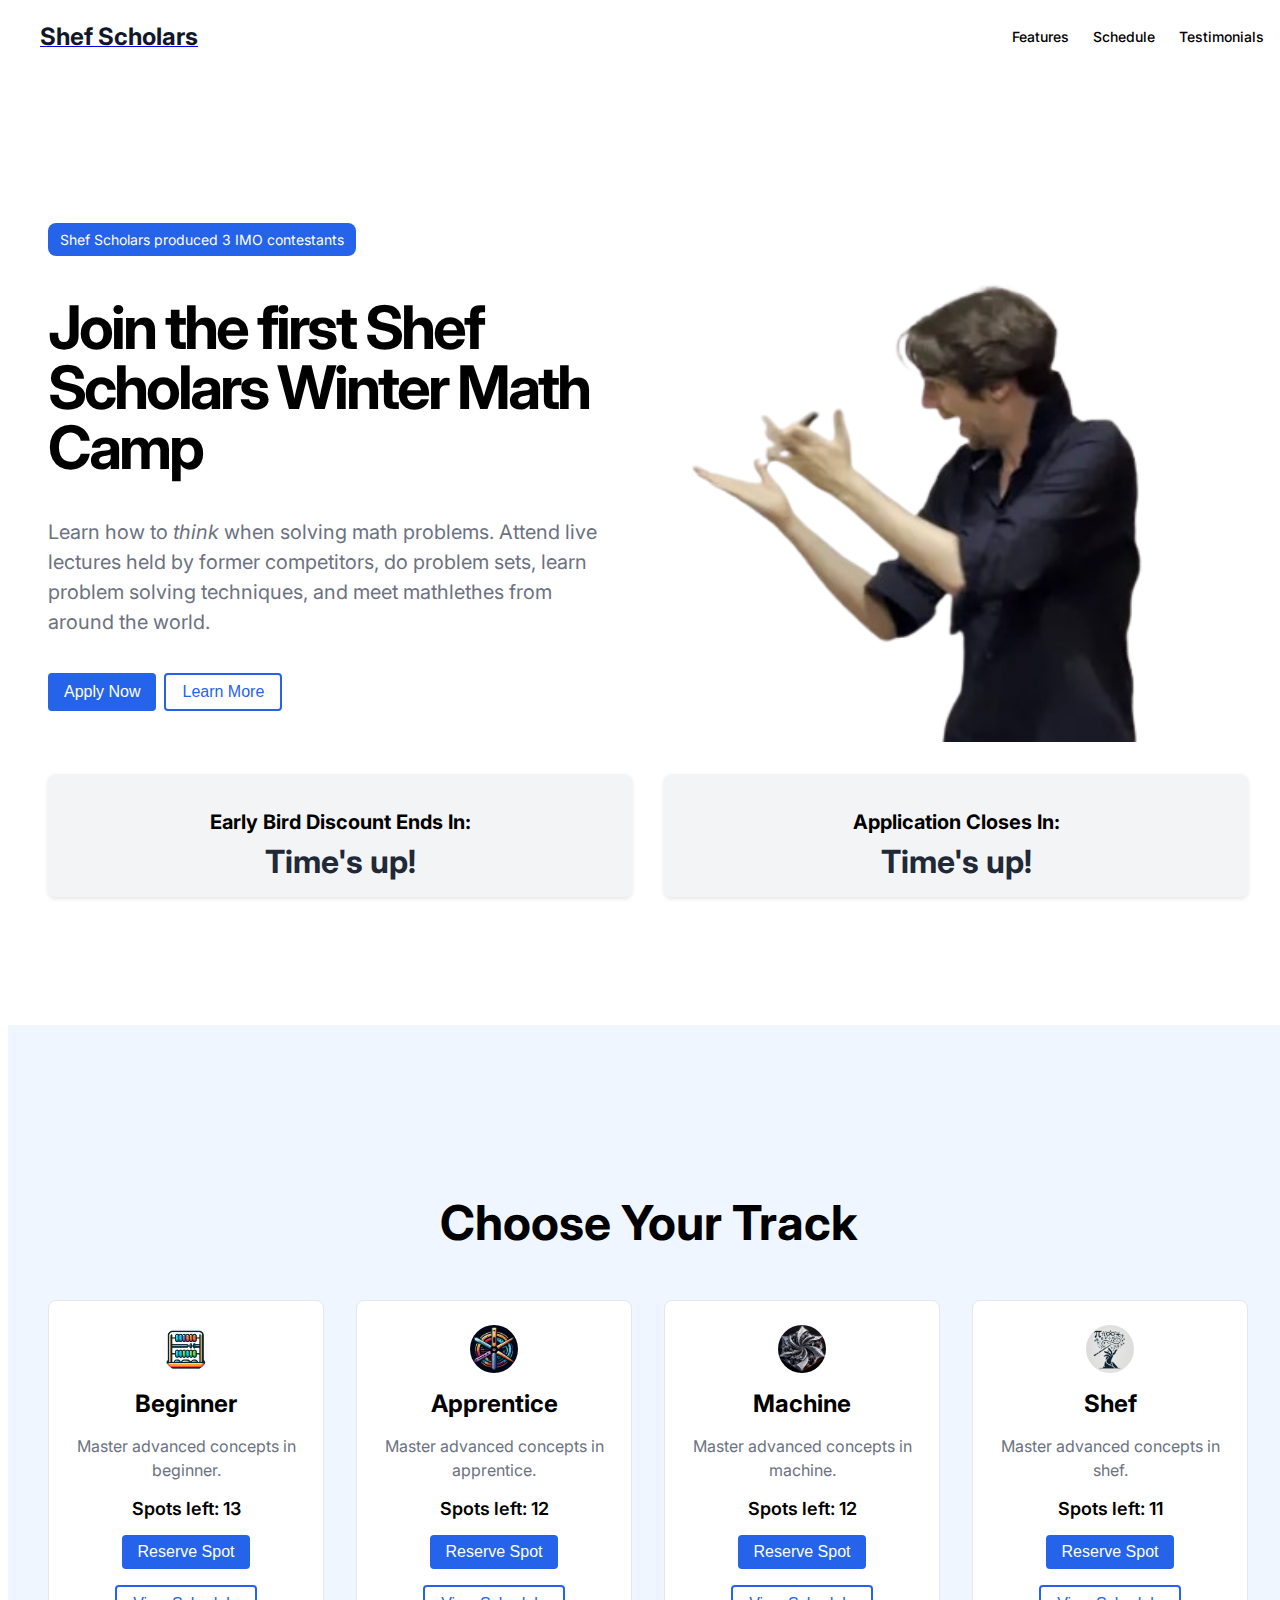
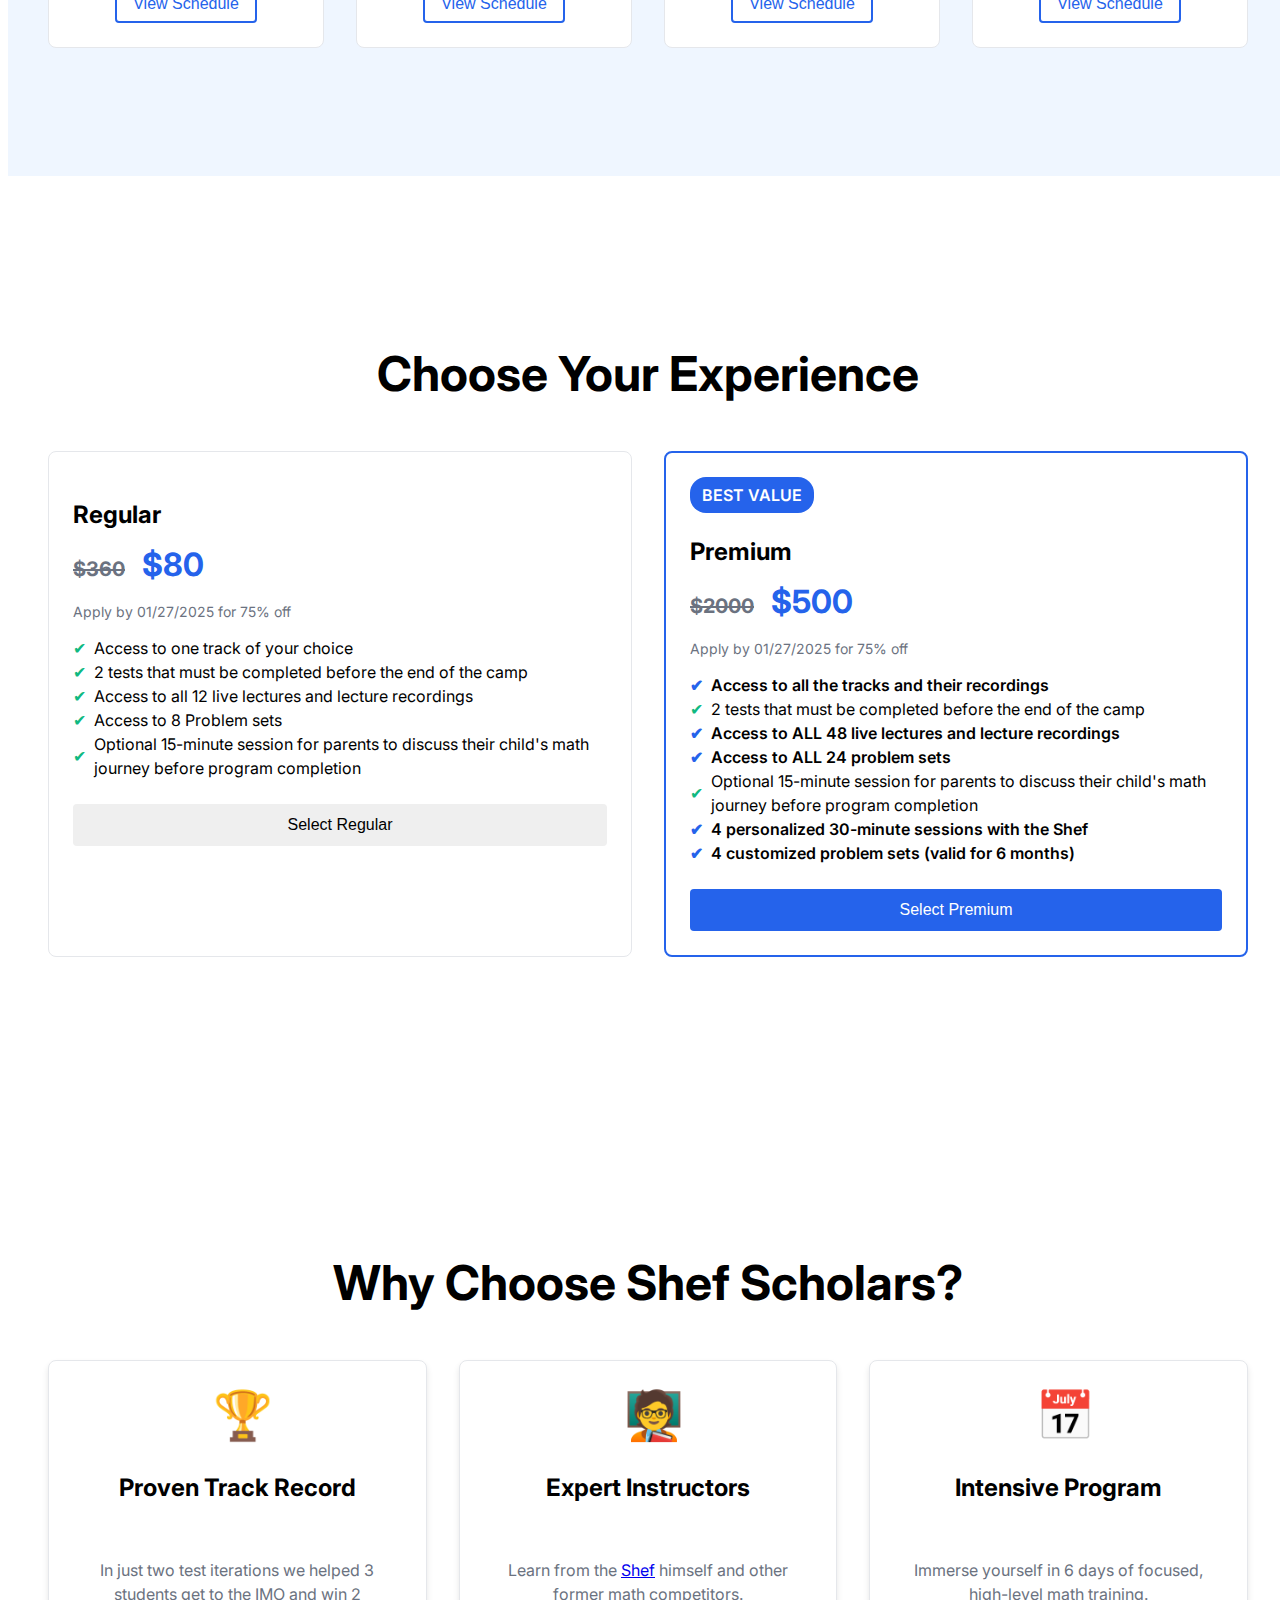
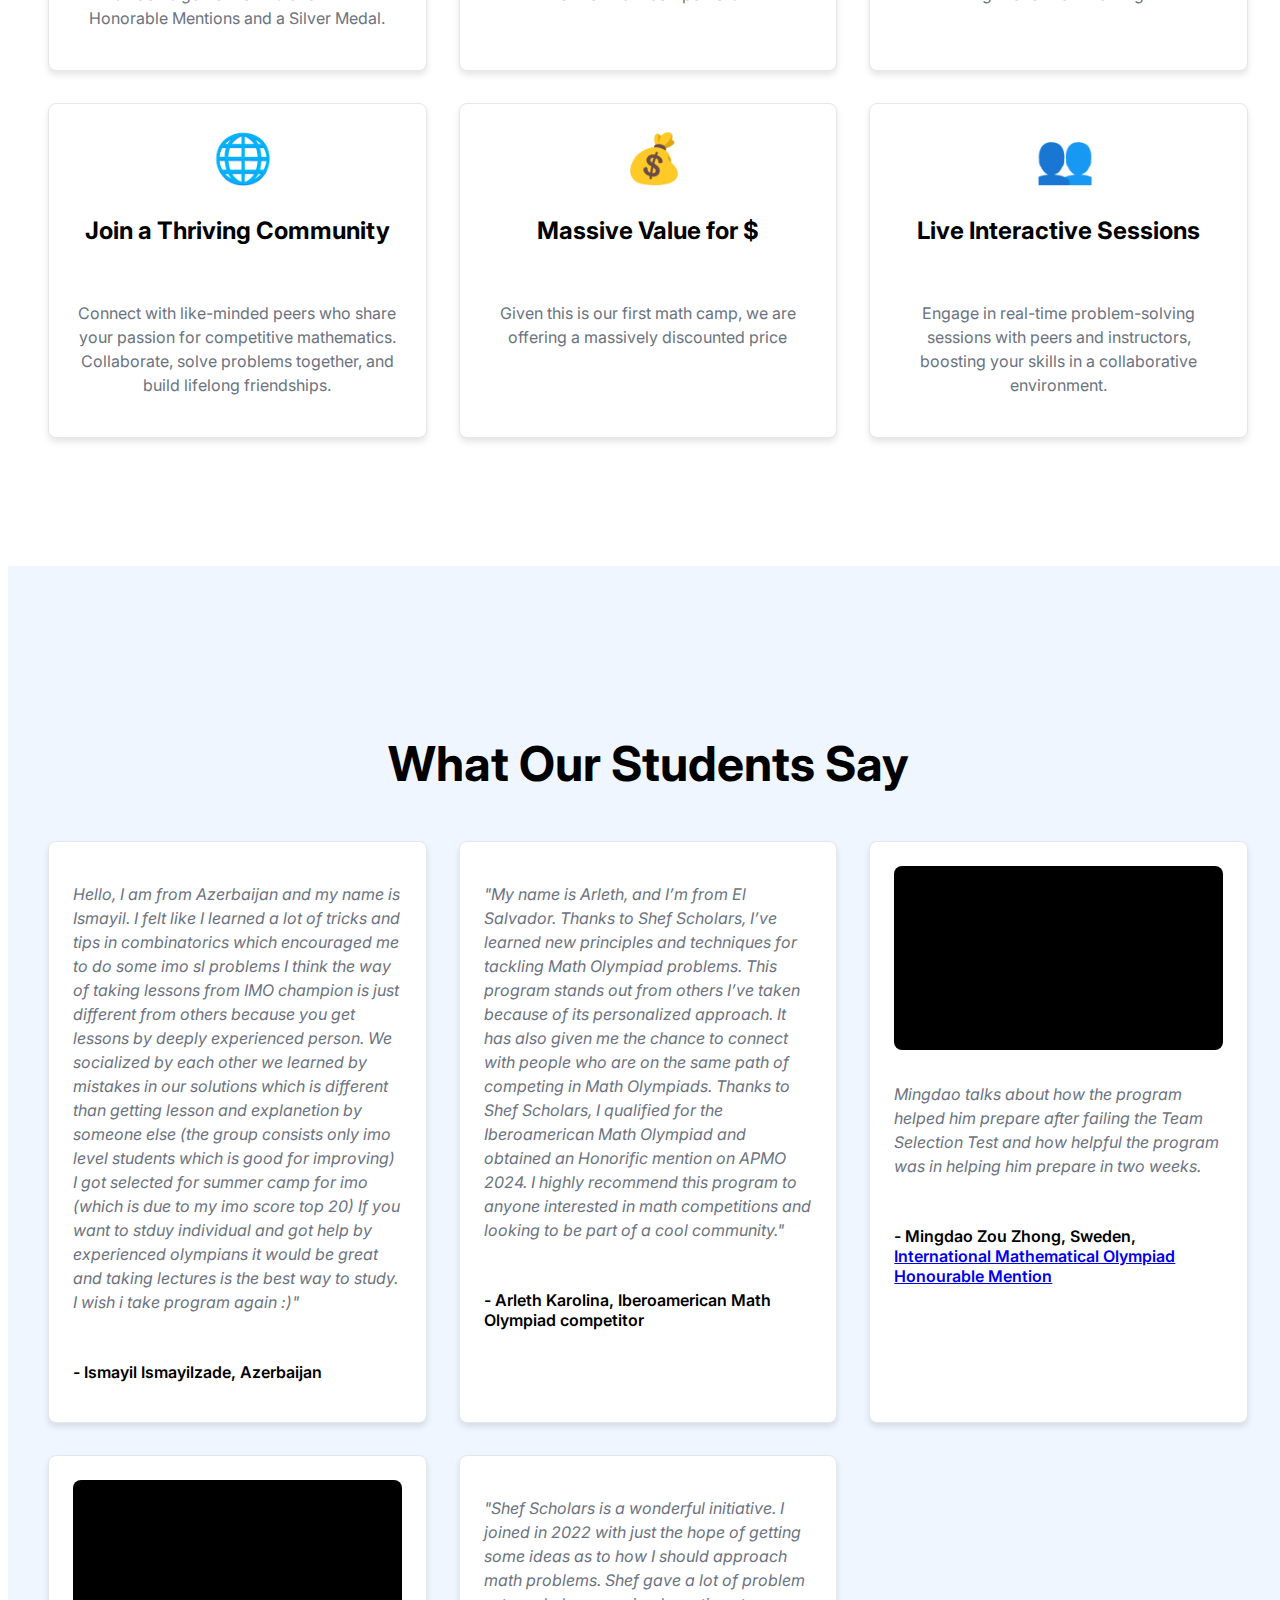
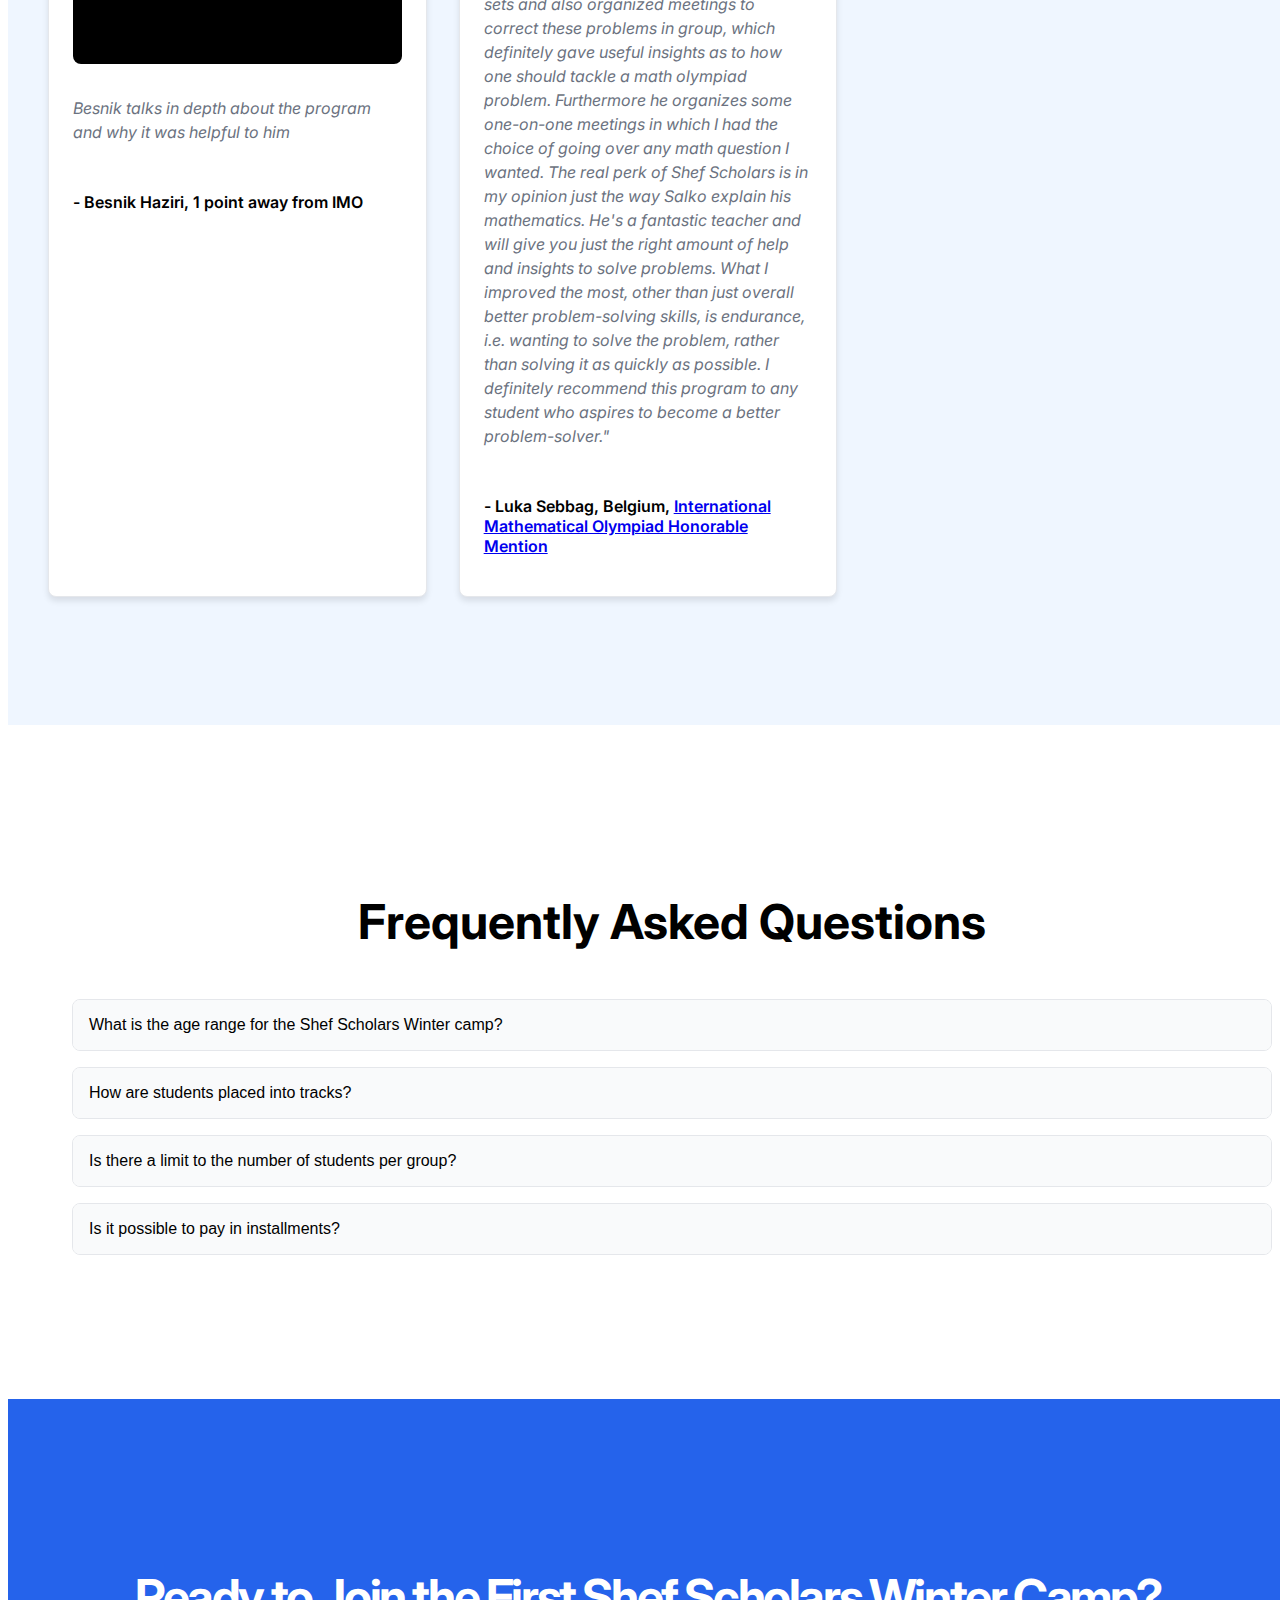
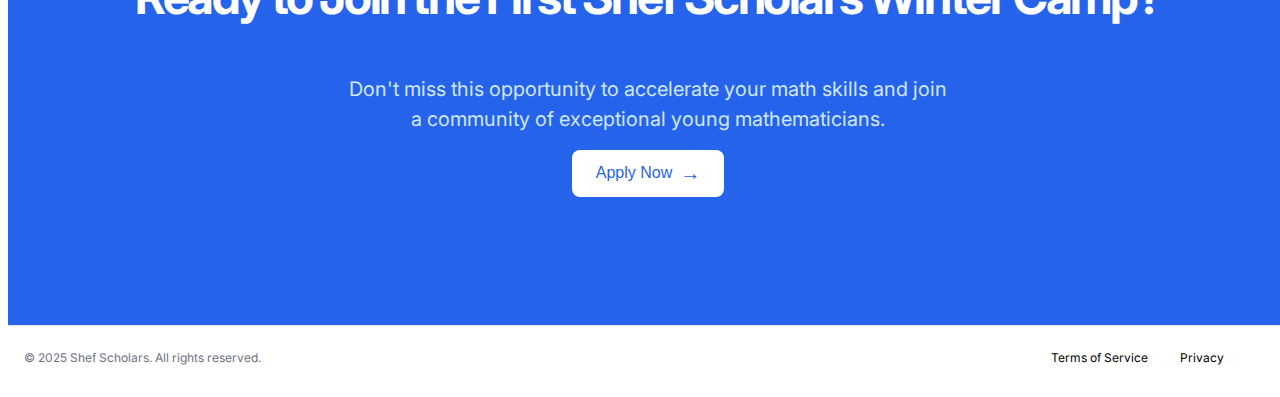
==== index.html @ d9a28f8a "trying to change the date and time bug on the phone" ====
<!DOCTYPE html>
<html lang="en">
<head>
    <link rel="stylesheet" type="text/css" href="css/new_main.css">
    <link href="https://fonts.googleapis.com/css2?family=Inter:wght@400;700&display=swap" rel="stylesheet">

    <meta charset="UTF-8">
    <meta http-equiv="X-UA-Compatible" content="IE=edge">
    <meta name="viewport" content="width=device-width, initial-scale=1.0">
    <!-- Global site tag (gtag.js) - Google Analytics -->
<script async src="https://www.googletagmanager.com/gtag/js?id=G-37LD8V8WVQ"></script>
<script>
  window.dataLayer = window.dataLayer || [];
  function gtag(){dataLayer.push(arguments);}
  gtag('js', new Date());

  gtag('config', 'G-37LD8V8WVQ');
</script>
    <title>Shef's Scholars</title>
</head>
<body>
    <div class="layout-container">
        
        <header class="header">
            <a class="logo" href="#">
            <div class="brain-icon"></div>
            <span class="title">Shef Scholars</span>
            </a>
            <nav class="nav">
            <a class="nav-link" href="#features">Features</a>
            <a class="nav-link" href="#tracks">Schedule</a>
            <a class="nav-link" href="#testimonials">Testimonials</a>
            </nav>
        </header>

        <main class="main-content">
            <section class="hero-section">
              <div class="content-container">
                <div class="hero-grid">
                  <div class="hero-left">
                    <div class="hero-info">
                      <div class="badge">Shef Scholars produced 3 IMO contestants</div>
                      <h1 class="hero-title">Join the first Shef Scholars Winter Math Camp</h1>
                      <p class="hero-description">
                        Learn how to <em>think</em> when solving math problems. Attend live lectures held by 
                        former competitors, do problem sets, learn problem solving techniques, and meet mathlethes from around the world.
                      </p>
                    </div>
                    <div class="hero-buttons">
                        
                      <button class="btn" onclick="window.open('https://forms.gle/BkMETmhiHcPYCv716', '_blank')" >Apply Now </button>
                      <button class="btn btn-outline" onclick="scrollToSection()">Learn More</button>
                    </div>
                  </div>
                  <div class="hero-right">
                    <img
                      alt="Math students collaborating"
                      class="hero-image"
                      src="/images/Image-of-salko-pointing-imo2022-png.png"
                      height="550"
                      width="550"
                    />
                  </div>
                </div>
                <div class="countdown-timers">
                  <div class="countdown">
                    <h3 class="label">Early Bird Discount Ends In:</h3>
                    <div class="timer" id="discountTimer">Loading...</div>
                  </div>
                  <div class="countdown">
                    <h3 class="label">Application Closes In:</h3>
                    <div class="timer" id="applicationTimer">Loading...</div>
                  </div>
                </div>
              </div>
            </section>

            <section id="tracks" class="tracks-section">
                <div class="content-container">
                  <h2 class="section-title">Choose Your Track</h2>
                  <div class="tracks-grid">
                    
                    <!-- Tracks will be dynamically rendered here using JavaScript -->
                  </div>
                </div>
            </section>

            <section id="pricing" class="pricing-section">
                <div class="content-container">
                  <h2 class="section-title">Choose Your Experience</h2>
                  <div class="pricing-grid">
                    <!-- Regular Plan -->
                    <div class="pricing-card">
                      <div class="pricing-content">
                        <h3 class="pricing-title">Regular</h3>
                        <div class="pricing-price">
                          <span class="original-price">$360</span>
                          <span class="discounted-price">$80</span>
                        </div>
                        <p class="apply-by">Apply by 01/27/2025 for 75% off</p>
                        <ul class="pricing-features">
                          <li class="pricing-feature">
                            <span class="check-icon">✔</span> Access to one track of your choice
                          </li>
                          <li class="pricing-feature">
                            <span class="check-icon">✔</span> 2 tests that must be completed before the end of the camp
                          </li>
                          <li class="pricing-feature">
                            <span class="check-icon">✔</span> Access to all 12 live lectures and lecture recordings
                          </li>
                          <li class="pricing-feature">
                            <span class="check-icon">✔</span> Access to 8 Problem sets
                          </li>
                          <li class="pricing-feature">
                            <span class="check-icon">✔</span> Optional 15-minute session for parents to discuss their child's math journey before program completion
                          </li>

                        </ul>
                        <button class="pricing-button" onclick="window.open('https://forms.gle/endQ3yoqX6jovrw89', '_blank')">Select Regular</button>
                      </div>
                    </div>
              
                    <!-- Premium Plan -->
                    <div class="pricing-card premium-card">
                      <div class="pricing-content">
                        <div class="best-value-tag">BEST VALUE</div>
                        <h3 class="pricing-title">Premium</h3>
                        <div class="pricing-price">
                          <span class="original-price">$2000</span>
                          <span class="discounted-price">$500</span>
                        </div>
                        <p class="apply-by">Apply by 01/27/2025 for 75% off</p>
                        <ul class="pricing-features">
                          <li class="pricing-feature bold-feature">
                            <span class="check-icon highlight">✔</span> Access to all the tracks and their recordings
                          </li>
                          <li class="pricing-feature">
                            <span class="check-icon">✔</span> 2 tests that must be completed before the end of the camp
                          </li>
                          <li class="pricing-feature bold-feature">
                            <span class="check-icon highlight">✔</span> Access to ALL 48 live lectures and lecture recordings
                          </li>
                          <li class="pricing-feature bold-feature">
                            <span class="check-icon highlight">✔</span> Access to ALL 24 problem sets
                          </li>
                          <li class="pricing-feature">
                            <span class="check-icon">✔</span> Optional 15-minute session for parents to discuss their child's math journey before program completion
                          </li>
                          <li class="pricing-feature bold-feature">
                            <span class="check-icon highlight">✔</span> 4 personalized 30-minute sessions with the Shef
                          </li>
                          <li class="pricing-feature bold-feature">
                            <span class="check-icon highlight">✔</span> 4 customized problem sets (valid for 6 months)
                          </li>
                        </ul>
                        <button class="pricing-button premium-button" onclick="window.open('https://forms.gle/pUg4pZTeUZosbpfr8', '_blank')">Select Premium</button>
                      </div>
                    </div>
                  </div>
                </div>
              </section>
              
              




            <section id="features" class="features-section">
                <div class="content-container">
                  <h2 class="section-title">Why Choose Shef Scholars?</h2>
                  <div class="features-grid">
                    <div class="feature-card">
                      <div class="feature-content">
                        <div class="icon trophy-icon"></div>
                        <h3 class="feature-title">Proven Track Record</h3>
                        <p class="feature-description">
                            In just two test iterations we helped 3 students get to the IMO and win 2 Honorable Mentions and a Silver Medal.
                        </p>
                      </div>
                    </div>
                    <div class="feature-card">
                      <div class="feature-content">
                        <div class="icon users-icon"></div>
                        <h3 class="feature-title">Expert Instructors</h3>
                        <p class="feature-description">
                          Learn from the <a href="https://www.youtube.com/@ShefsofProblemSolving">Shef</a> himself and other former math competitors.
                        </p>
                      </div>
                    </div>
                    <div class="feature-card">
                      <div class="feature-content">
                        <div class="icon calendar-icon"></div>
                        <h3 class="feature-title">Intensive Program</h3>
                        <p class="feature-description">
                          Immerse yourself in 6 days of focused, high-level math training.
                        </p>
                      </div>
                    </div>
                    <div class="feature-card">
                        <div class="feature-content">
                          <div class="icon globe-icon"></div>
                          <h3 class="feature-title">Join a Thriving Community</h3>
                          <p class="feature-description">
                            Connect with like-minded peers who share your passion for competitive mathematics. Collaborate, solve problems together, and build lifelong friendships.
                          </p>
                        </div>
                      </div>
                      <div class="feature-card">
                        <div class="feature-content">
                          <div class="icon money-icon"></div>
                          <h3 class="feature-title">Massive Value for $</h3>
                          <p class="feature-description">
                            Given this is our first math camp, we are offering a massively discounted price 
                          </p>
                        </div>
                      </div>
                      <div class="feature-card">
                        <div class="feature-content">
                          <div class="icon interactive-icon"></div>
                          <h3 class="feature-title">Live Interactive Sessions</h3>
                          <p class="feature-description">
                            Engage in real-time problem-solving sessions with peers and instructors, boosting your skills in a collaborative environment.
                          </p>
                        </div>
                      </div>
                  </div>
                  
                </div>
                
              </section>

              <section id="testimonials" class="testimonials-section">
                <div class="content-container">
                  <h2 class="section-title">What Our Students Say</h2>
                  <div class="testimonials-grid">
                    <div class="testimonial-card">
                      <div class="testimonial-content">
                        <p class="testimonial-quote">Hello, I am from Azerbaijan and my name is Ismayil.
                            I felt like I learned a lot of tricks and tips in combinatorics which encouraged me to do some imo sl problems 
                            I think the way of taking lessons from IMO champion is just different from others because you get lessons by deeply experienced person.
                            We socialized by each other we learned by mistakes in our solutions which is different than getting lesson and explanetion by someone else (the group consists only imo level students which is good for improving)
                            I got selected for summer camp for imo (which is due to my imo score top 20)
                            If you want to stduy individual and got help by experienced olympians it would be great
                            and taking lectures is the best way to study.
                            I wish i take program again :)"</p>
                        <p class="testimonial-author">- Ismayil Ismayilzade, Azerbaijan</p>
                      </div>
                    </div>
                    <div class="testimonial-card">
                      <div class="testimonial-content">
                        <p class="testimonial-quote">"My name is Arleth, and I’m from El Salvador. Thanks to Shef Scholars, I’ve learned new principles and techniques for tackling Math Olympiad problems. This program stands out from others I’ve taken because of its personalized approach. It has also given me the chance to connect with people who are on the same path of competing in Math Olympiads. Thanks to Shef Scholars, I qualified for the Iberoamerican Math Olympiad and obtained an Honorific mention on APMO 2024. I highly recommend this program to anyone interested in math competitions and looking to be part of a cool community."</p>
                        <p class="testimonial-author">- Arleth Karolina, Iberoamerican Math Olympiad competitor</p>
                      </div>
                    </div>
                     <!-- Testimonial with Video -->
                    <div class="testimonial-card">
                        <div class="testimonial-content">
                        <div class="testimonial-video">
                            <iframe
                            src="https://www.youtube.com/embed/X87b58ianOg?si=fYXUByBdpWdgxO4o"
                            title="Testimonial Video"
                            frameborder="0"
                            allow="accelerometer; autoplay; clipboard-write; encrypted-media; gyroscope; picture-in-picture"
                            allowfullscreen
                            ></iframe>
                        </div>
                        <p class="testimonial-quote">Mingdao talks about how the program helped him prepare after failing the Team Selection Test
                             and how helpful the program was in helping him prepare in two weeks.</p>
                        <p class="testimonial-author">- Mingdao Zou Zhong, Sweden, <a href="https://www.imo-official.org/participant_r.aspx?id=34057" target="_blank">International Mathematical Olympiad Honourable Mention </a>  </p>
                        </div>
                    </div>
                    <!-- Testimonial with Video -->
                    <div class="testimonial-card">
                        <div class="testimonial-content">
                        <div class="testimonial-video">
                            <iframe
                            src="https://www.youtube.com/embed/JAE8-zNl1gk?si=8pB2ivzoxa6GYdE7"
                            title="Testimonial Video"
                            frameborder="0"
                            allow="accelerometer; autoplay; clipboard-write; encrypted-media; gyroscope; picture-in-picture"
                            allowfullscreen
                            ></iframe>
                        </div>
                        <p class="testimonial-quote">Besnik talks in depth about the program and why it was helpful to him</p>
                        <p class="testimonial-author">- Besnik Haziri, 1 point away from IMO </p>
                        </div>
                    </div>
                    <div class="testimonial-card">
                      <div class="testimonial-content">
                        <p class="testimonial-quote">"Shef Scholars is a wonderful initiative. I joined in 2022 with just the hope of getting some ideas as to how I should approach math problems. Shef gave a lot of problem sets and also organized meetings to correct these problems in group, which definitely gave useful insights as to how one should tackle a math olympiad problem. Furthermore he organizes some one-on-one meetings in which I had the choice of going over any math question I wanted. The real perk of Shef Scholars is in my opinion just the way Salko explain his mathematics. He's a fantastic teacher and will give you just the right amount of help and insights to solve problems. What I improved the most, other than just overall better problem-solving skills, is endurance, i.e. wanting to solve the problem, rather than solving it as quickly as possible. I definitely recommend this program to any student who aspires to become a better problem-solver."</p>
                        <p class="testimonial-author">- Luka Sebbag, Belgium, <a href="https://www.imo-official.org/participant_r.aspx?id=33686" target="_blank">International Mathematical Olympiad Honorable Mention </a></p>
                      </div>
                    </div>
                  </div>
                </div>
              </section>
              <section id="faq" class="faq-section">
                <div class="content-container">
                  <h2 class="section-title">Frequently Asked Questions</h2>
                  <div class="accordion">
                    <div class="accordion-item">
                      <button class="accordion-trigger" onclick="toggleAccordion(this)">
                        What is the age range for the Shef Scholars Winter camp?
                      </button>
                      <div class="accordion-content">
                        Shef Scholars is designed for students aged 14-19 who have a
                        good foundation in mathematics and are looking to develop their skills more.
                      </div>
                    </div>
                    <div class="accordion-item">
                      <button class="accordion-trigger" onclick="toggleAccordion(this)">
                        How are students placed into tracks?
                      </button>
                      <div class="accordion-content">
                        Students are placed into tracks based on their preferences. 
                        We can suggest which track the student will find the most growth in.
                      </div>
                    </div>
                    <div class="accordion-item">
                      <button class="accordion-trigger" onclick="toggleAccordion(this)">
                        Is there a limit to the number of students per group?
                      </button>
                      <div class="accordion-content">
                        To help make sure everyone gets the attention they need in the lecture, 
                        we limit the number of students per group to 15.
                      </div>
                    </div>
                    <div class="accordion-item">
                      <button class="accordion-trigger" onclick="toggleAccordion(this)">
                        Is it possible to pay in installments?
                      </button>
                      <div class="accordion-content">
                        Yes it is, make sure you submit the application form and the paying in installments
                        form at roughly the same time. Also please make sure your name, email match exactly on both forms.
                        You can find the paying in installments form <a href="https://forms.gle/7ULJtAuf4fWkKqjg7" target="_blank">here</a> or by copy pasting this link https://forms.gle/7ULJtAuf4fWkKqjg7
                      </div>
                    </div>


                    
                  </div>
                </div>
              </section>
              
              <section class="cta-section">
                <div class="content-container">
                  <div class="cta-content">
                    <div class="cta-text">
                      <h2 class="cta-title">Ready to Join the First Shef Scholars Winter Camp?</h2>
                      <p class="cta-description">
                        Don't miss this opportunity to accelerate your math skills and join a community of exceptional young
                        mathematicians.
                      </p>
                    </div>
                    <button class="cta-button" onclick="window.open('https://forms.gle/BkMETmhiHcPYCv716', '_blank')">
                      Apply Now
                      <span class="chevron-icon">→</span>
                    </button>
                  </div>
                </div>
              </section>
              
              
          </main>
          <footer class="footer">
            <p class="footer-text">© 2025 Shef Scholars. All rights reserved.</p>
            <nav class="footer-nav">
              <a class="footer-link" href="terms.html">Terms of Service</a>
              <a class="footer-link" href="privacy_policy.html">Privacy</a>
            </nav>
          </footer>
          
          <div id="scheduleModal" class="modal">
            <div class="modal-content">
              <div class="modal-header">
                <div class="modal-title-container">
                  <h2 id="modal-title"></h2>
                  <p id="modal-description" class="modal-description">6-Day Intensive Program</p>
                </div>
                
                <button class="close-btn" onclick="closeModal()">×</button>
              </div>
              <div class="modal-body">
                <!-- Dynamic schedule content will be rendered here -->
                <div id="schedule-content"></div>
              </div>
            </div>
          </div>
          


    </div>
    <script src="scripts/modal_script.js"></script>
    <script src="scripts/tracks_script.js"></script>
    <script src="scripts/countdown_script.js"></script>
    <script>
        function scrollToSection() {
        const tracksSection = document.querySelector("#tracks");
          if (tracksSection) {
              tracksSection.scrollIntoView({ behavior: "smooth" });
          }
        }
    </script>
    <script>

      function toggleAccordion(trigger) {
        const content = trigger.nextElementSibling;

        if (content.style.maxHeight) {
          // If open, close it
          content.style.maxHeight = null;
          content.style.paddingTop = "0px"; // Add padding for smooth transition
          content.style.paddingBottom = "0px";
        } else {
          // If closed, open it
          content.style.maxHeight = content.scrollHeight + "px";
          content.style.paddingTop = "16px"; // Add padding for smooth transition
          content.style.paddingBottom = "16px";
        }
      }
    </script>
    <!-- <script>  
        // return 0;
        // var a;  
        // a = setInterval(fun, 1000);  
        // let countDownDate = new Date("March 11, 2024 23:59:59 UTC -8").getTime();
        // function fun() {
        //     // Get today's date and time
        //     var now = new Date().getTime();

        //     // Find the distance between now and the count down date
        //     var distance = countDownDate - now;

        //     // Time calculations for days, hours, minutes and seconds
        //     var days = Math.floor(distance / (1000 * 60 * 60 * 24));
        //     var hours = Math.floor((distance % (1000 * 60 * 60 * 24)) / (1000 * 60 * 60));
        //     var minutes = Math.floor((distance % (1000 * 60 * 60)) / (1000 * 60));
        //     var seconds = Math.floor((distance % (1000 * 60)) / 1000);
            
        //     // Display the result in the element with id="demo"
        //     //document.getElementById("demo").innerHTML = days + "d " + hours + "h "
        //     //+ minutes + "m " + seconds + "s ";
        //     document.getElementById("days-remaining").innerHTML = days;
        //     document.getElementById("hours-remaining").innerHTML = hours;
        //     document.getElementById("minutes-remaining").innerHTML = minutes;
        //     document.getElementById("seconds-remaining").innerHTML = seconds;

        //     document.getElementById("days-remaining2").innerHTML = days;
        //     document.getElementById("hours-remaining2").innerHTML = hours;
        //     document.getElementById("minutes-remaining2").innerHTML = minutes;
        //     document.getElementById("seconds-remaining2").innerHTML = seconds;

        //     // If the count down is finished, write some text
        //     if (distance < 0) {
        //     //clearInterval(x);
        //     document.getElementById("demo-2").innerHTML = "<div style='height:20px'> </div>";
            
        //     document.getElementById("demo").innerHTML = "<div style='height:20px'> </div>";
        //     }
        // }

    </script>   -->
</body>
</html>
---- css/new_main.css ----
/* Body Styling */
body {
    width: 100%;
    overflow-x: hidden;
    /* font-family: 'Geist Sans', 'Lucida Sans', 'Lucida Sans Regular', 'Lucida Grande', 'Lucida Sans Unicode', Geneva, Verdana, sans-serif;
    font-family: 'Poppins', 'Segoe UI', 'Tahoma', sans-serif;
    font-family: 'Nunito', 'Helvetica Neue', 'Arial', sans-serif;
    font-family: 'Space Grotesk', 'Arial', 'Verdana', sans-serif;
    font-family: 'Lato', 'Verdana', 'Arial', sans-serif; */
    font-family: 'Inter', 'Roboto', 'Arial', 'Helvetica', sans-serif;
}
  
  /* Layout Container to Ensure Full Height and Column Layout */
  .layout-container {
    display: flex;
    flex-direction: column;
    min-height: 100vh;
  }
  
  /* Header styling */
  .header {
    display: flex;
    align-items: center;
    padding: 0 16px; /* Equivalent to px-4 */
    height: 56px; /* Equivalent to h-14 (14 * 4px = 56px) */
  }
  
  @media (min-width: 1024px) { /* lg:px-6 */
    .header {
      padding: 0 24px;
    }
  }
  
  /* Title text */
  .title {
    margin-left: 8px; /* Equivalent to ml-2 */
    font-size: 1.5rem; /* Equivalent to text-2xl */
    font-weight: 700; /* Equivalent to font-bold */
    color: #111827; /* Tailwind's gray-900 */
  }
  
  /* Navigation Styling */
  .nav {
    margin-left: auto; /* Equivalent to ml-auto */
    display: flex;
    gap: 16px; /* Equivalent to gap-4 */
  }
  
  @media (min-width: 640px) { /* sm:gap-6 */
    .nav {
      gap: 24px;
    }
  }
  
  .nav-link {
    font-size: 0.875rem; /* Equivalent to text-sm */
    font-weight: 500; /* Equivalent to font-medium */
    text-decoration: none; /* Remove underline */
    color: inherit; /* Inherit text color */
  }
  
  .nav-link:hover {
    text-decoration: underline;
    text-underline-offset: 4px; /* Equivalent to underline-offset-4 */
  }
  

/* Main content flex container */
.main-content {
    flex: 1;
  }
  
  /* Hero section styling */
  .hero-section {
    width: 100%;
    padding-top: 2rem; /* Equivalent to py-12 */
    padding-bottom: rem;
  }
  
  @media (min-width: 768px) { /* md:py-24 */
    .hero-section {
      padding-top: 4rem;
      padding-bottom: 4rem;
    }
  }
  
  @media (min-width: 1024px) { /* lg:py-32 */
    .hero-section {
      padding-top: 6rem;
      padding-bottom: 6rem;
    }
  }
  
  @media (min-width: 1280px) { /* xl:py-48 */
    .hero-section {
      padding-top: 8rem;
      padding-bottom: 8rem;
    }
  }
  
  /* Content container for limiting width */
  .content-container {
    width: 100%;
    max-width: 1200px;
    margin: 0 auto;
    padding-left: 16px; /* Equivalent to px-4 */
    padding-right: 16px;
  }
  
  @media (min-width: 768px) { /* md:px-6 */
    .content-container {
      padding-left: 24px;
      padding-right: 24px;
    }
  }
  
  /* Hero grid layout */
  .hero-grid {
    display: grid;
    gap: 24px; /* Equivalent to gap-6 */
  }
  
  @media (min-width: 1024px) { /* lg:grid-cols-[1fr_400px] */
    .hero-grid {
      grid-template-columns: 1fr 400px;
      gap: 48px; /* Equivalent to lg:gap-12 */
    }
  }
  
  @media (min-width: 1280px) { /* xl:grid-cols-[1fr_600px] */
    .hero-grid {
      grid-template-columns: 1fr 600px;
    }
  }
  
  /* Left column (text content) */
  .hero-left {
    display: flex;
    flex-direction: column;
    justify-content: center;
    gap: 16px; /* Equivalent to space-y-4 */
  }
  
  /* Badge styling */
  .badge {
    display: inline-block;
    background-color: #2563eb; /* Tailwind's blue-600 */
    color: white;
    padding: 8px 12px;
    font-size: 0.875rem; /* Equivalent to text-sm */
    border-radius: 8px; /* Equivalent to rounded-lg */
  }
  
  /* Hero title */
  .hero-title {
    font-size: 1.875rem; /* Equivalent to text-3xl */
    font-weight: 700; /* Equivalent to font-bold */
    letter-spacing: -0.05em; /* Equivalent to tracking-tighter */
    line-height: 1.2;
  }
  
  @media (min-width: 640px) { /* sm:text-5xl */
    .hero-title {
      font-size: 3rem;
    }
  }
  
  @media (min-width: 1280px) { /* xl:text-6xl/none */
    .hero-title {
      font-size: 3.75rem;
      line-height: 1; /* Remove extra line height */
    }
  }
  
  /* Hero description */
  .hero-description {
    max-width: 600px;
    color: #6b7280; /* Tailwind's gray-500 */
    font-size: 1rem; /* Default text size */
    line-height: 1.5;
  }
  
  @media (min-width: 768px) { /* md:text-xl */
    .hero-description {
      font-size: 1.25rem;
    }
  }
  
  .dark .hero-description {
    color: #9ca3af; /* Tailwind's dark mode gray-400 */
  }
  
  /* Hero buttons */
  .hero-buttons {
    display: flex;
    flex-direction: column;
    gap: 8px; /* Equivalent to gap-2 */
  }
  
  @media (min-width: 400px) { /* min-[400px]:flex-row */
    .hero-buttons {
      flex-direction: row;
    }
  }
  
  /* Button styling */
  .btn {
    padding: 8px 16px;
    font-size: 1rem;
    font-weight: 500;
    border: none;
    cursor: pointer;
    border-radius: 4px;
    background-color: #2563eb; /* Tailwind's blue-600 */
    color: white;
  }
  
  .btn:hover {
    background-color: #1d4ed8; /* Darker blue for hover */
  }
  
  .btn-outline {
    background-color: transparent;
    color: #2563eb; /* Blue outline */
    border: 2px solid #2563eb;
  }
  
  .btn-outline:hover {
    background-color: #2563eb;
    color: white;
  }
  
  /* Right column (image content) */
  .hero-right {
    display: flex;
    align-items: center;
    justify-content: center;
  }
  
  .hero-image {
    width: 100%;
    max-width: 550px;
    aspect-ratio: 16/9; /* Equivalent to aspect-video */
    border-radius: 12px; /* Equivalent to rounded-xl */
    object-fit: cover; /* Equivalent to object-cover */
    object-position: center; /* Equivalent to object-center */
  }
  
  @media (min-width: 1024px) { /* lg:aspect-square */
    .hero-image {
      aspect-ratio: 1; /* Square aspect ratio for larger screens */
    }
  }

/* Countdown timer container */
.countdown-timers {
  display: grid;
  gap: 2rem;
  margin-top: 2rem;
  grid-template-columns: repeat(auto-fit, minmax(300px, 1fr));
}

/* Individual countdown container */
.countdown {
  text-align: center;
  background-color: #f3f4f6; /* Light gray */
  padding: 1rem;
  border-radius: 0.5rem;
  box-shadow: 0 2px 4px rgba(0, 0, 0, 0.1);
}

/* Countdown label */
.label {
  font-size: 1.25rem;
  font-weight: bold;
  margin-bottom: 0.5rem;
}

/* Timer text */
.timer {
  font-size: 2rem;
  font-weight: bold;
  color: #1f2937; /* Dark gray */
}







/* Section styling */
.tracks-section {
    width: 100%;
    padding-top: 48px; /* py-12 */
    padding-bottom: 48px;
    background-color: #eff6ff; /* Tailwind's bg-blue-50 */
  }
  
  @media (min-width: 768px) { /* md:py-24 */
    .tracks-section {
      padding-top: 96px;
      padding-bottom: 96px;
    }
  }
  
  @media (min-width: 1024px) { /* lg:py-32 */
    .tracks-section {
      padding-top: 128px;
      padding-bottom: 128px;
    }
  }
  
  /* Container styling */
  .content-container {
    width: 100%;
    max-width: 1200px;
    margin: 0 auto;
    padding-left: 16px; /* px-4 */
    padding-right: 16px;
  }
  
  @media (min-width: 768px) { /* md:px-6 */
    .content-container {
      padding-left: 24px;
      padding-right: 24px;
    }
  }
  
  /* Section title */
  .section-title {
    font-size: 1.875rem; /* text-3xl */
    font-weight: 700; /* font-bold */
    text-align: center;
    margin-bottom: 48px; /* mb-12 */
  }
  
  @media (min-width: 640px) { /* sm:text-5xl */
    .section-title {
      font-size: 3rem;
    }
  }
  
  /* Grid styling */
  .tracks-grid {
    display: grid;
    grid-template-columns: 1fr;
    gap: 32px; /* gap-8 */
  }
  
  @media (min-width: 768px) { /* md:grid-cols-2 */
    .tracks-grid {
      grid-template-columns: repeat(2, 1fr);
    }
  }
  
  @media (min-width: 1024px) { /* lg:grid-cols-4 */
    .tracks-grid {
      grid-template-columns: repeat(4, 1fr);
    }
  }
  
  /* Card styling */
  .track-card {
    display: flex;
    flex-direction: column;
    align-items: center;
    gap: 16px; /* space-y-4 */
    padding: 24px; /* p-6 */
    border: 1px solid #e5e7eb; /* light gray border */
    border-radius: 8px; /* rounded-lg */
    background-color: white;
    text-align: center;
  }
  
  /* Icon styling */
  .track-icon {
    width: 48px; /* w-12 */
    height: 48px; /* h-12 */
    border-radius: 50%;
  }
  
  /* Track name */
  .track-name {
    font-size: 1.5rem; /* text-2xl */
    font-weight: 700; /* font-bold */
   
   
    margin: 0; /* Remove top and bottom margin */
  }
  
  /* Track description */
  .track-description {
    color: #6b7280; /* gray-500 */
    font-size: 1rem;
    line-height: 1.5;
    margin: 0; /* Remove top and bottom margin */
  }
  
  /* Spots info */
  .spots-info {
    font-size: 1.125rem; /* text-lg */
    font-weight: 600; /* font-semibold */
  }
  
  /* Button styling */
  .track-btn {
    padding: 8px 16px;
    font-size: 1rem;
    font-weight: 500;
    border: none;
    border-radius: 4px;
    cursor: pointer;
  }
  
  .track-btn.primary {
    background-color: #2563eb; /* blue-600 */
    color: white;
  }
  
  .track-btn.primary:disabled {
    background-color: #9ca3af; /* gray-400 */
    cursor: not-allowed;
  }
  
  .track-btn.outline {
    background-color: transparent;
    color: #2563eb;
    border: 2px solid #2563eb;
  }
  
  .track-btn.outline:hover {
    background-color: #2563eb;
    color: white;
  }










/* Pricing Section */
.pricing-section {
    width: 100%;
    padding-top: 48px;
    padding-bottom: 48px;
    background-color: white;
  }
  
  @media (min-width: 768px) {
    .pricing-section {
      padding-top: 96px;
      padding-bottom: 96px;
    }
  }
  
  @media (min-width: 1024px) {
    .pricing-section {
      padding-top: 128px;
      padding-bottom: 128px;
    }
  }
  

/* Grid */
.pricing-grid {
  display: grid;
  grid-template-columns: 1fr;
  gap: 32px;
}

@media (min-width: 768px) {
  .pricing-grid {
    grid-template-columns: repeat(2, 1fr);
  }
}

/* Card */
.pricing-card {
  padding: 1.5rem;
  border: 1px solid #e5e7eb;
  border-radius: 8px;
  background-color: white;
  text-align: center;
}

.premium-card {
  border: 2px solid #2563eb; /* Blue border */
}

/* Content */
.pricing-content {
  display: flex;
  flex-direction: column;
  /* gap: 16px; */
  text-align: left;
}

/* Title */
.pricing-title {
  font-size: 1.5rem;
  font-weight: 700;
  margin-bottom: 0.5rem;
  /* 16px; */
}

/* Price */
.pricing-price {
  font-size: 2.5rem;
  font-weight: 700;
  margin-bottom: 0.2rem;
}


.original-price {
    font-size: 1.25rem;
    font-weight: 700;
    text-decoration: line-through;
    color: #6b7280; /* Gray */
    margin-right: 8px;
  }
  
  .discounted-price {
    font-size: 2rem;
    font-weight: 700;
    color: #2563eb; /* Blue */
  }
  
  /* Apply By Text */
  .apply-by {
    font-size: 0.875rem;
    color: #6b7280; /* Gray */
    margin-bottom: 1rem;
  }

/* Features */
.pricing-features {
  list-style: none;
  padding: 0;
  margin: 0;
  margin-bottom: 24px;
}

.pricing-feature {
  display: flex;
  align-items: center;
  font-size: 1rem;
  line-height: 1.5;
}

.bold-feature {
  font-weight: 600;
}

.check-icon {
  margin-right: 8px;
  color: #10b981; /* Green */
}

.check-icon.highlight {
  color: #2563eb; /* Blue */
}

/* Button */
.pricing-button {
  padding: 12px 16px;
  font-size: 1rem;
  font-weight: 500;
  border-radius: 4px;
  border: none;
  cursor: pointer;
  width: 100%;
}

.pricing-button:hover {
  opacity: 0.9;
}

.premium-button {
  background-color: #2563eb; /* Blue */
  color: white;
}

.premium-button:hover {
  background-color: #1d4ed8; /* Darker blue */
}


/* Best Value Tag */
.best-value-tag {
    background-color: #2563eb; /* Blue */
    color: white;
    padding: 4px 8px;
    border-radius: 1rem;
    font-size: 1rem;
    font-weight: 600;
    display: inline-block;
    margin-bottom: 0px;
    padding: 8px 12px;
    max-width: fit-content;
  }








/* Features Section styling */
.features-section {
    width: 100%;
    padding-top: 48px; /* Equivalent to py-12 */
    padding-bottom: 48px;
    background-color: white;
  }
  
  @media (min-width: 768px) { /* md:py-24 */
    .features-section {
      padding-top: 96px;
      padding-bottom: 96px;
    }
  }
  
  @media (min-width: 1024px) { /* lg:py-32 */
    .features-section {
      padding-top: 128px;
      padding-bottom: 128px;
    }
  }


  
/* Features grid */
.features-grid {
    display: grid;
    grid-template-columns: 1fr;
    gap: 32px; /* gap-8 */
  }
  
  @media (min-width: 768px) { /* md:grid-cols-2 */
    .features-grid {
      grid-template-columns: repeat(2, 1fr);
    }
  }
  
  @media (min-width: 1024px) { /* lg:grid-cols-3 */
    .features-grid {
      grid-template-columns: repeat(3, 1fr);
    }
  }
  
  /* Card styling */
  .feature-card {
    border: 1px solid #e5e7eb; /* Light gray border */
    border-radius: 8px; /* rounded-lg */
    background-color: white;
    box-shadow: 0 4px 6px rgba(0, 0, 0, 0.1); /* Subtle shadow */
    padding: 24px; /* p-6 */
  }
  
  .feature-content {
    display: flex;
    flex-direction: column;
    align-items: center;
    gap: 16px; /* space-y-4 */
  }
  
  /* Icon styling */
  .icon {
    width: 48px; /* w-12 */
    height: 48px; /* h-12 */
    color: #2563eb; /* Tailwind's blue-600 */
  }
  
  .trophy-icon::before {
    content: "🏆"; /* Example Trophy Icon */
    font-size: 48px;
  }

  .globe-icon::before {
    content: "🌐"; /* Example Globe Icon */
    font-size: 48px;
  }
  
    /* Money Icon Styling */
    .money-icon::before {
        content: "💰"; /* Dollar bag emoji to represent value for money */
        font-size: 48px; /* Matches other icons */
        color: #22c55e; /* Tailwind's green-500 */

    }

  .users-icon::before {
    content: "🧑‍🏫"; /* Example Users Icon */
    font-size: 48px;
  }
  
  .calendar-icon::before {
    content: "📅"; /* Example Calendar Icon */
    font-size: 48px;
  }

  /* Adding a specific emoji or placeholder */
  .community-icon::before {
    content: "🤝"; /* Handshake emoji to represent community */
    font-size: 48px; /* Matches the font size */
  }


  .interactive-icon::before {
    content: "👥"; /* Game controller emoji to represent interactivity */
    font-size: 48px; /* Matches the font size */
  }









  
  
  /* Feature title */
  .feature-title {
    font-size: 1.5rem; /* text-2xl */
    font-weight: 700; /* font-bold */
    text-align: center;
  }
  
  /* Feature description */
  .feature-description {
    color: #6b7280; /* Tailwind's gray-500 */
    text-align: center;
    font-size: 1rem;
    line-height: 1.5;
  }







  /* MODAL STYLING */

  /* Modal styling */
.modal {
    display: none; /* Hidden by default */
    position: fixed;
    top: 0;
    left: 0;
    width: 100%;
    height: 100%;
    background: rgba(0, 0, 0, 0.5);
    z-index: 1000;
    justify-content: center;
    align-items: center;
  }
  
  .modal-content {
    background: white;
    max-width: 50rem;
    max-height: 80vh;
    overflow-y: auto;
    border-radius: 8px;
    box-shadow: 0 4px 6px rgba(0, 0, 0, 0.1);
    padding: 20px;
    position: relative;
  }
  
  .modal-header {
    display: flex;
    justify-content: space-between;
    align-items: center;
    border-bottom: 1px solid #e5e7eb;
    padding-bottom: 10px;
  }
  
  .modal-header h2 {
    font-size: 1.5rem;
    font-weight: bold;
    margin: 0; /*Removes default margin */
  }
  .modal-description {
    font-size: 1rem;
    font-weight: 500;
    color: #6b7280; /* Tailwind's gray-500 */
    margin: 0;
}

  
  .modal-header .close-btn {
    background: none;
    border: none;
    font-size: 1.5rem;
    cursor: pointer;
  }
  
  .modal-body {
    margin-top: 20px;
  }
  
  .schedule-day {
    margin-bottom: 24px;
  }
  
  .schedule-day h3 {
    font-size: 1.125rem;
    line-height: 1.75rem;
    /* font-weight: 600; */
    margin-bottom: 8px;
  }
  
  .schedule-item {
    padding: 1rem;
    background: #f3f4f6; /* Light gray */
    border-radius: 6px;
    margin-bottom: 1rem;
  }
  
  .schedule-item h4 {
    /* font-weight: 500; */
    margin-top: 0;
    margin-bottom: 0.25rem;
  }
  
  .schedule-item p {
    font-size: 0.875rem;
    color: #4b5563; /* Gray text */
    margin-top: 0;
    margin-bottom: 0;
  }
  
  .schedule-item p.description {
    margin-top: 8px;
    color: #374151; /* Darker gray text */
  }


  .pdf-link {
    display: inline-block;
    margin-top: 8px;
    padding: 6px 12px;
    background-color: #2563eb; /* Blue color */
    color: white;
    text-decoration: none;
    border-radius: 4px;
    font-size: 0.875rem;
    font-weight: 500;
    transition: background-color 0.3s;
}

.pdf-link:hover {
    background-color: #1d4ed8; /* Darker blue on hover */
}

  




  /* Testimonials Section Styling */
.testimonials-section {
    width: 100%;
    padding-top: 48px; /* Equivalent to py-12 */
    padding-bottom: 48px;
    background-color: #eff6ff; /* Tailwind's bg-blue-50 */
  }
  
  @media (min-width: 768px) { /* md:py-24 */
    .testimonials-section {
      padding-top: 96px;
      padding-bottom: 96px;
    }
  }
  
  @media (min-width: 1024px) { /* lg:py-32 */
    .testimonials-section {
      padding-top: 128px;
      padding-bottom: 128px;
    }
  }
  
  
/* Testimonials Grid */
.testimonials-grid {
    display: grid;
    grid-template-columns: 1fr;
    gap: 32px; /* Equivalent to gap-8 */
  }
  
  @media (min-width: 768px) { /* md:grid-cols-2 */
    .testimonials-grid {
      grid-template-columns: repeat(2, 1fr);
    }
  }
  
  @media (min-width: 1024px) { /* lg:grid-cols-3 */
    .testimonials-grid {
      grid-template-columns: repeat(3, 1fr);
    }
  }
  
  /* Testimonial Card */
  .testimonial-card {
    border: 1px solid #e5e7eb; /* Light gray border */
    border-radius: 8px; /* Equivalent to rounded-lg */
    background-color: white;
    padding: 24px; /* Equivalent to p-6 */
    box-shadow: 0 4px 6px rgba(0, 0, 0, 0.1); /* Subtle shadow */
  }
  
  /* Testimonial Content */
  .testimonial-content {
    display: flex;
    flex-direction: column;
    gap: 16px; /* Equivalent to space-y-4 */
  }
  
  /* Testimonial Quote */
  .testimonial-quote {
    color: #6b7280; /* Tailwind's text-gray-500 */
    font-size: 1rem;
    line-height: 1.5;
    margin-bottom: 16px; /* Equivalent to mb-4 */
    font-style: italic;
  }
  
  /* Testimonial Author */
  .testimonial-author {
    font-weight: 600; /* Equivalent to font-semibold */
    text-align: left;
  }


  /* Testimonial Video */
.testimonial-video {
    width: 100%;
    height: 0;
    padding-bottom: 56.25%; /* Aspect ratio: 16:9 */
    position: relative;
    border-radius: 8px; /* Rounded corners */
    overflow: hidden;
    background: #000; /* Fallback for iframe */
  }
  
  .testimonial-video iframe {
    position: absolute;
    top: 0;
    left: 0;
    width: 100%;
    height: 100%;
    border: none;
    /* border-radius: 8px; */
  }




/* FAQ SECTION STYLING */



/* FAQ Section Styling */
.faq-section {
  width: 100%;
  padding: 48px 16px; /* py-12 px-4 */
  background-color: #fff;
}

@media (min-width: 768px) { /* md:py-24 px-6 */
  .faq-section {
    padding: 96px 24px;
  }
}

@media (min-width: 1024px) { /* lg:py-32 */
  .faq-section {
    padding: 128px 24px;
  }
}



/* Accordion Styling */
.accordion {
  width: 100%;
}

.accordion-item {
  margin-bottom: 16px;
  border: 1px solid #e5e7eb;
  border-radius: 8px;
  overflow: hidden;
}

.accordion-trigger {
  width: 100%;
  padding: 16px;
  text-align: left;
  background-color: #f9fafb;
  border: none;
  font-size: 1rem;
  font-weight: 500;
  cursor: pointer;
  outline: none;
  transition: background-color 0.2s ease;
}


.accordion-trigger:hover {
  background-color: #f3f4f6;
}

/* Accordion Content */
.accordion-content {
  max-height: 0; /* Initially hidden */
  overflow: hidden;
  padding: 0 16px; /* Space for content when expanded */
  font-size: 0.875rem;
  color: #4b5563;
  background-color: #ffffff;
  transition: max-height 0.3s ease, padding 0.3s ease;
}



/* Expanded state styling */
.accordion-item.open .accordion-content {
  padding: 16px; /* Add padding when expanded */
}








  /* Call to Action Section Styling */
.cta-section {
    width: 100%;
    padding: 48px 0; /* Equivalent to py-12 */
    background-color: #2563eb; /* Tailwind's blue-600 */
    color: white;
  }
  
  @media (min-width: 768px) { /* md:py-24 */
    .cta-section {
      padding: 96px 0;
    }
  }
  
  @media (min-width: 1024px) { /* lg:py-32 */
    .cta-section {
      padding: 128px 0;
    }
  }
  
  
.cta-content {
    display: flex;
    flex-direction: column;
    align-items: center;
    text-align: center;
    gap: 16px; /* Equivalent to space-y-4 */
  }
  
  .cta-text {
    display: flex;
    flex-direction: column;
    gap: 8px; /* Equivalent to space-y-2 */
  }
  
  .cta-title {
    font-size: 1.875rem; /* Equivalent to text-3xl */
    font-weight: 700; /* Equivalent to font-bold */
    letter-spacing: -0.05em; /* Equivalent to tracking-tighter */
  }
  
  @media (min-width: 640px) { /* sm:text-4xl */
    .cta-title {
      font-size: 2.25rem;
    }
  }
  
  @media (min-width: 768px) { /* md:text-5xl */
    .cta-title {
      font-size: 3rem;
    }
  }
  
  .cta-description {
    max-width: 600px;
    color: #d1e7ff; /* Light blue for text */
    font-size: 1rem; /* Default text size */
    line-height: 1.5;
    margin: 0 auto;
  }
  
  @media (min-width: 768px) { /* md:text-xl */
    .cta-description {
      font-size: 1.25rem;
    }
  }
  
  .cta-button {
    display: inline-flex;
    align-items: center;
    gap: 8px;
    padding: 12px 24px;
    font-size: 1rem;
    font-weight: 500;
    border-radius: 8px;
    background-color: white;
    color: #2563eb; /* Tailwind's blue-600 */
    border: none;
    cursor: pointer;
    transition: background-color 0.3s;
  }
  
  .cta-button:hover {
    background-color: #eff6ff; /* Tailwind's blue-50 */
  }
  
  .chevron-icon {
    display: inline-block;
    font-size: 1.25rem;
    font-weight: bold;
    transition: transform 0.3s;
  }
  
  .cta-button:hover .chevron-icon {
    transform: translateX(4px);
  }








  /* FOOTER */
  /* Footer styling */
.footer {
  display: flex;
  flex-direction: column;
  gap: 8px; /* Equivalent to gap-2 */
  align-items: center;
  padding: 24px 16px; /* py-6 px-4 */
  width: 100%;
  border-top: 1px solid #e5e7eb; /* Light gray border */
  background-color: #fff; /* Optional for contrast */
}

@media (min-width: 640px) { /* sm:flex-row */
  .footer {
    flex-direction: row;
    justify-content: space-between;
  }
}

.footer-text {
  font-size: 0.75rem; /* text-xs */
  color: #6b7280; /* Gray-500 */
  margin: 0; /* Remove any default margins */
}

.footer-nav {
  display: flex;
  gap: 1rem; /* gap-4 */
  margin-right: 5rem;
}

@media (min-width: 640px) { /* sm:gap-6 */
  .footer-nav {
    gap: 2rem;
  }
}

.footer-link {
  font-size: 0.75rem; /* text-xs */
  text-decoration: none;
  color: inherit; /* Inherit text color */
}

.footer-link:hover {
  text-decoration: underline;
  text-underline-offset: 4px; /* underline-offset-4 */
}
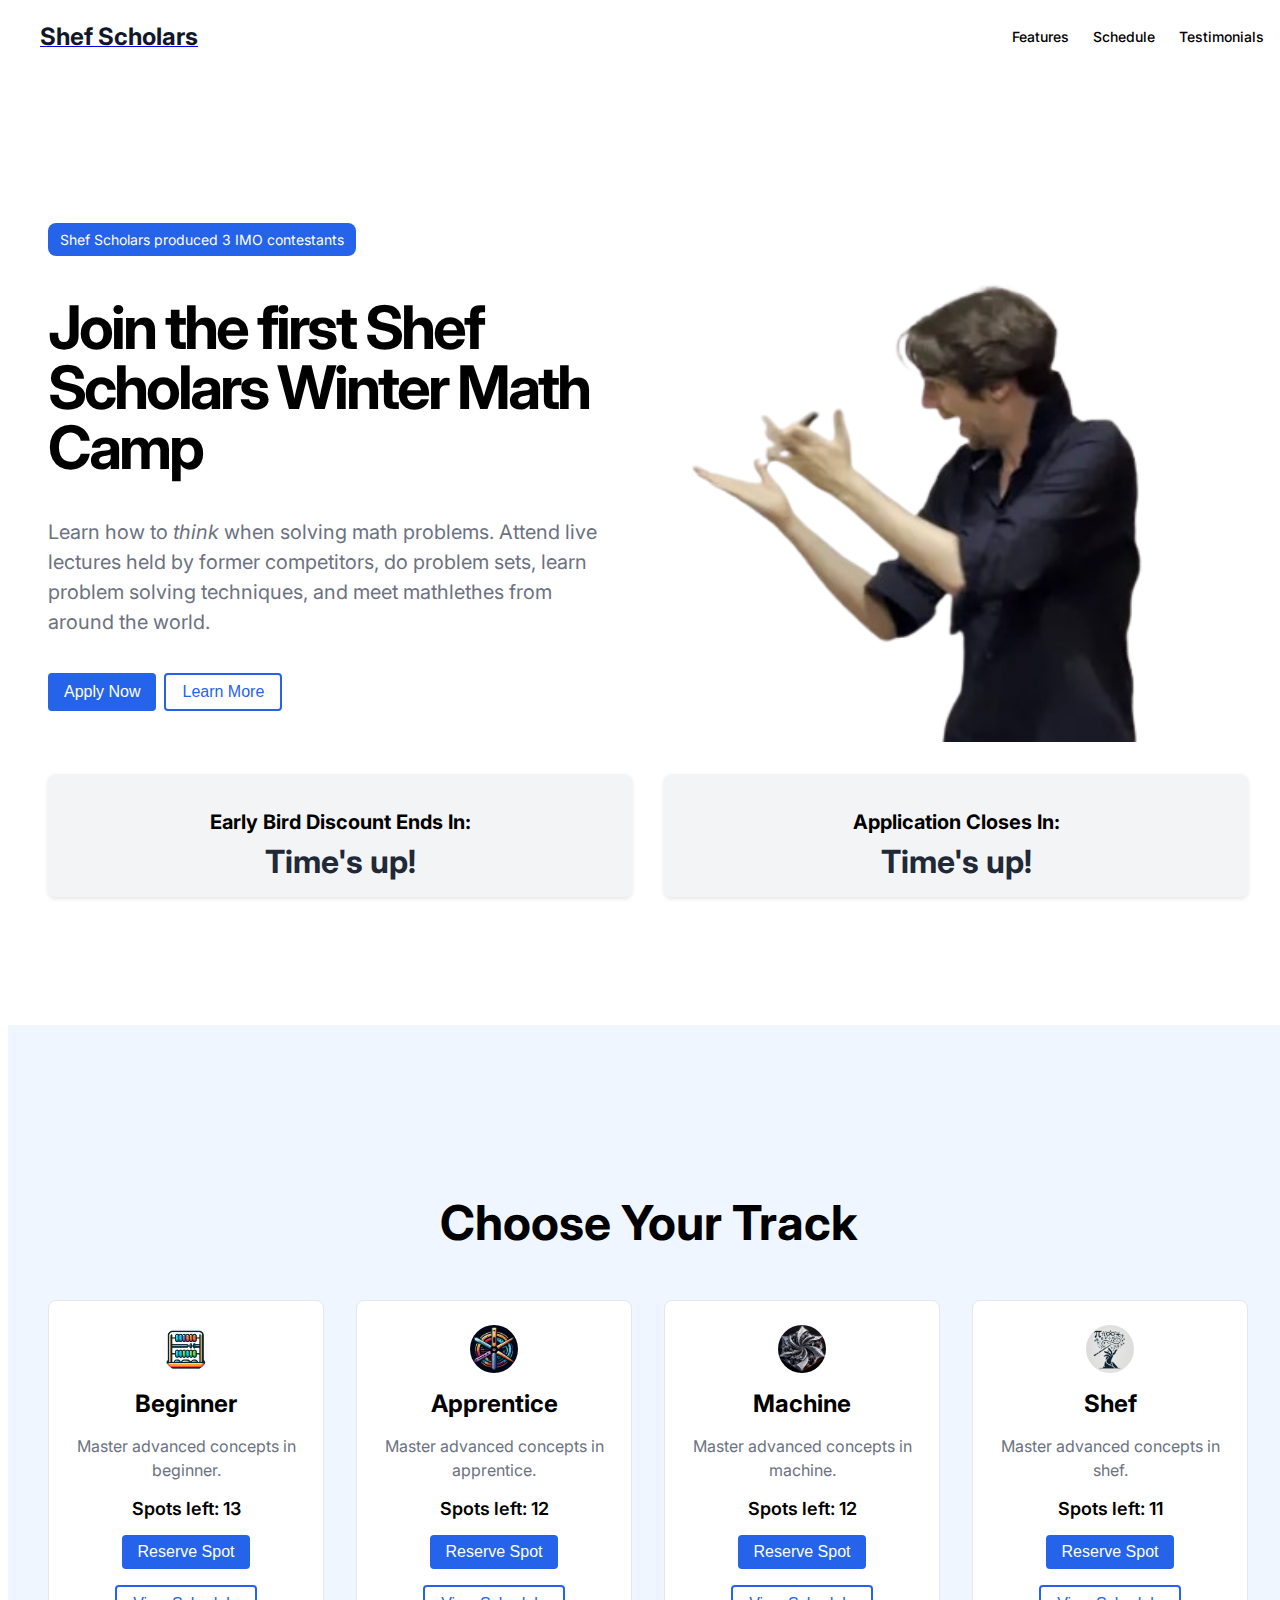
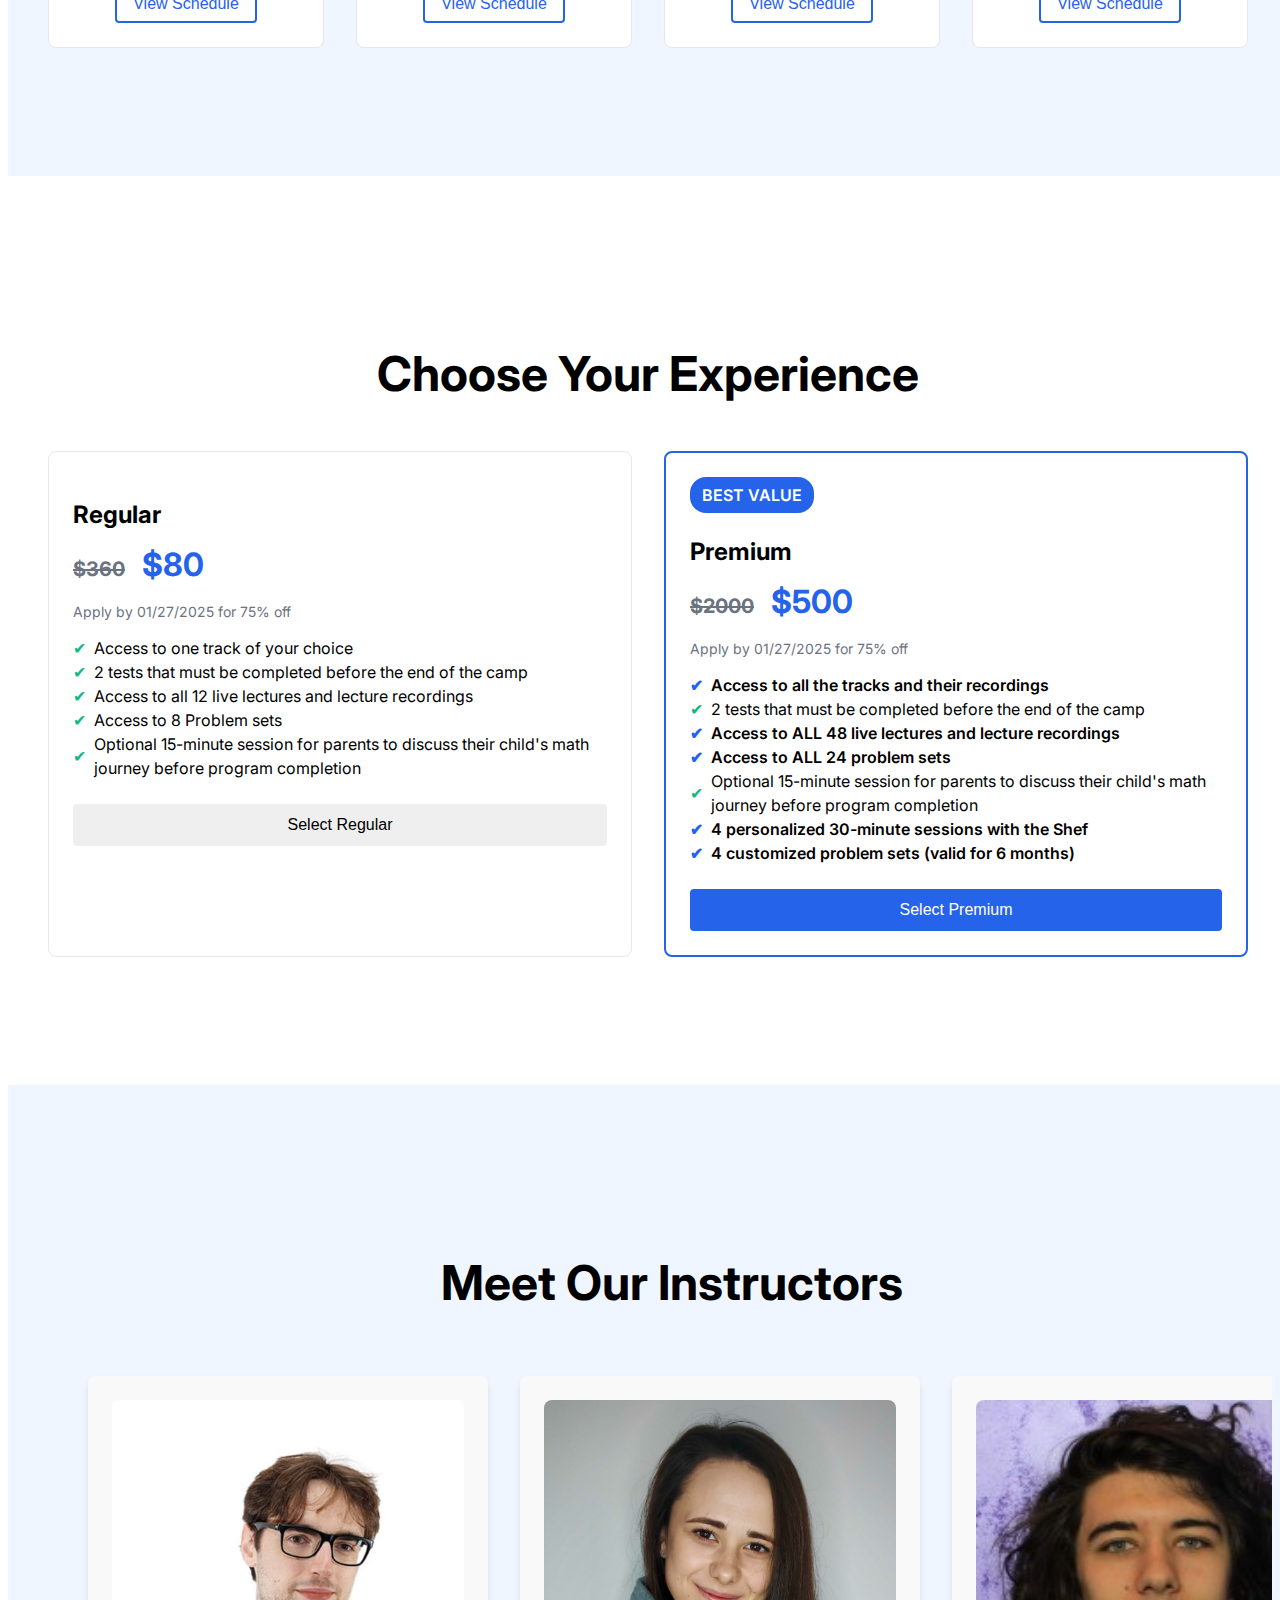
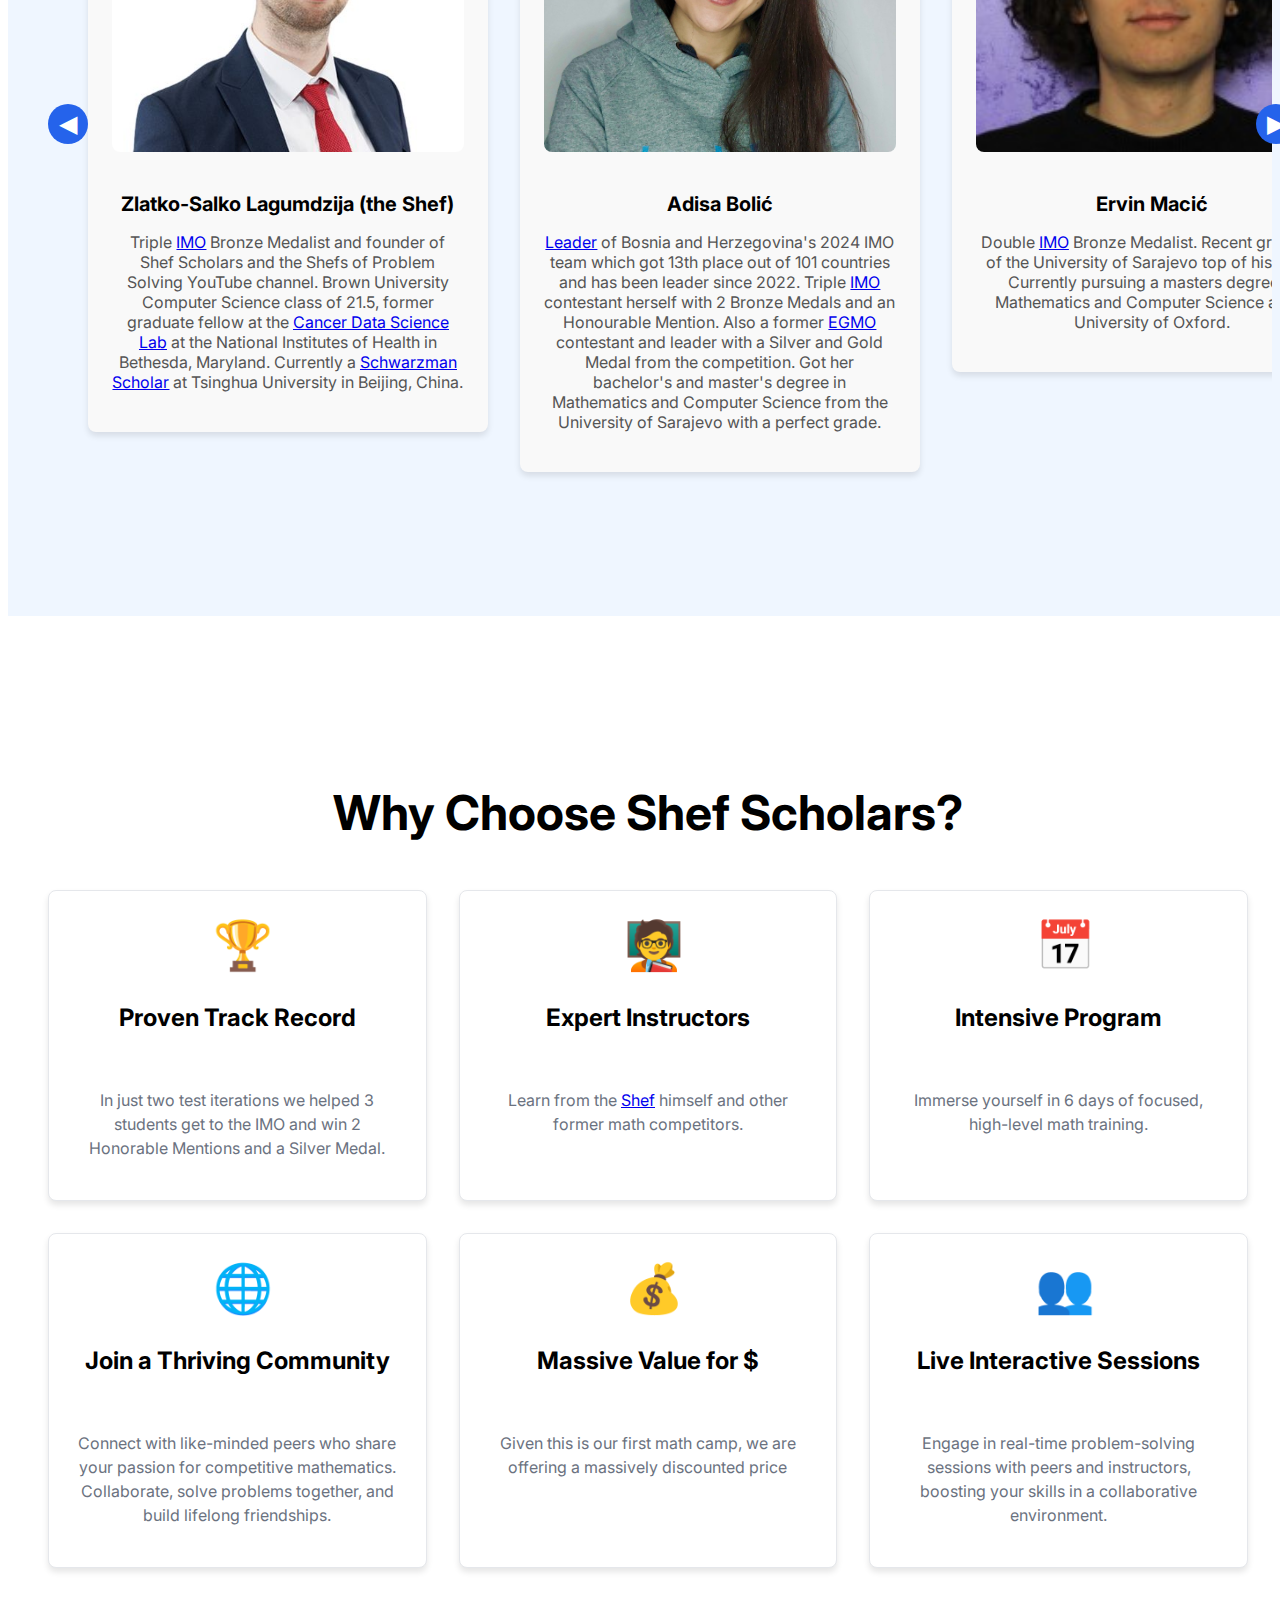
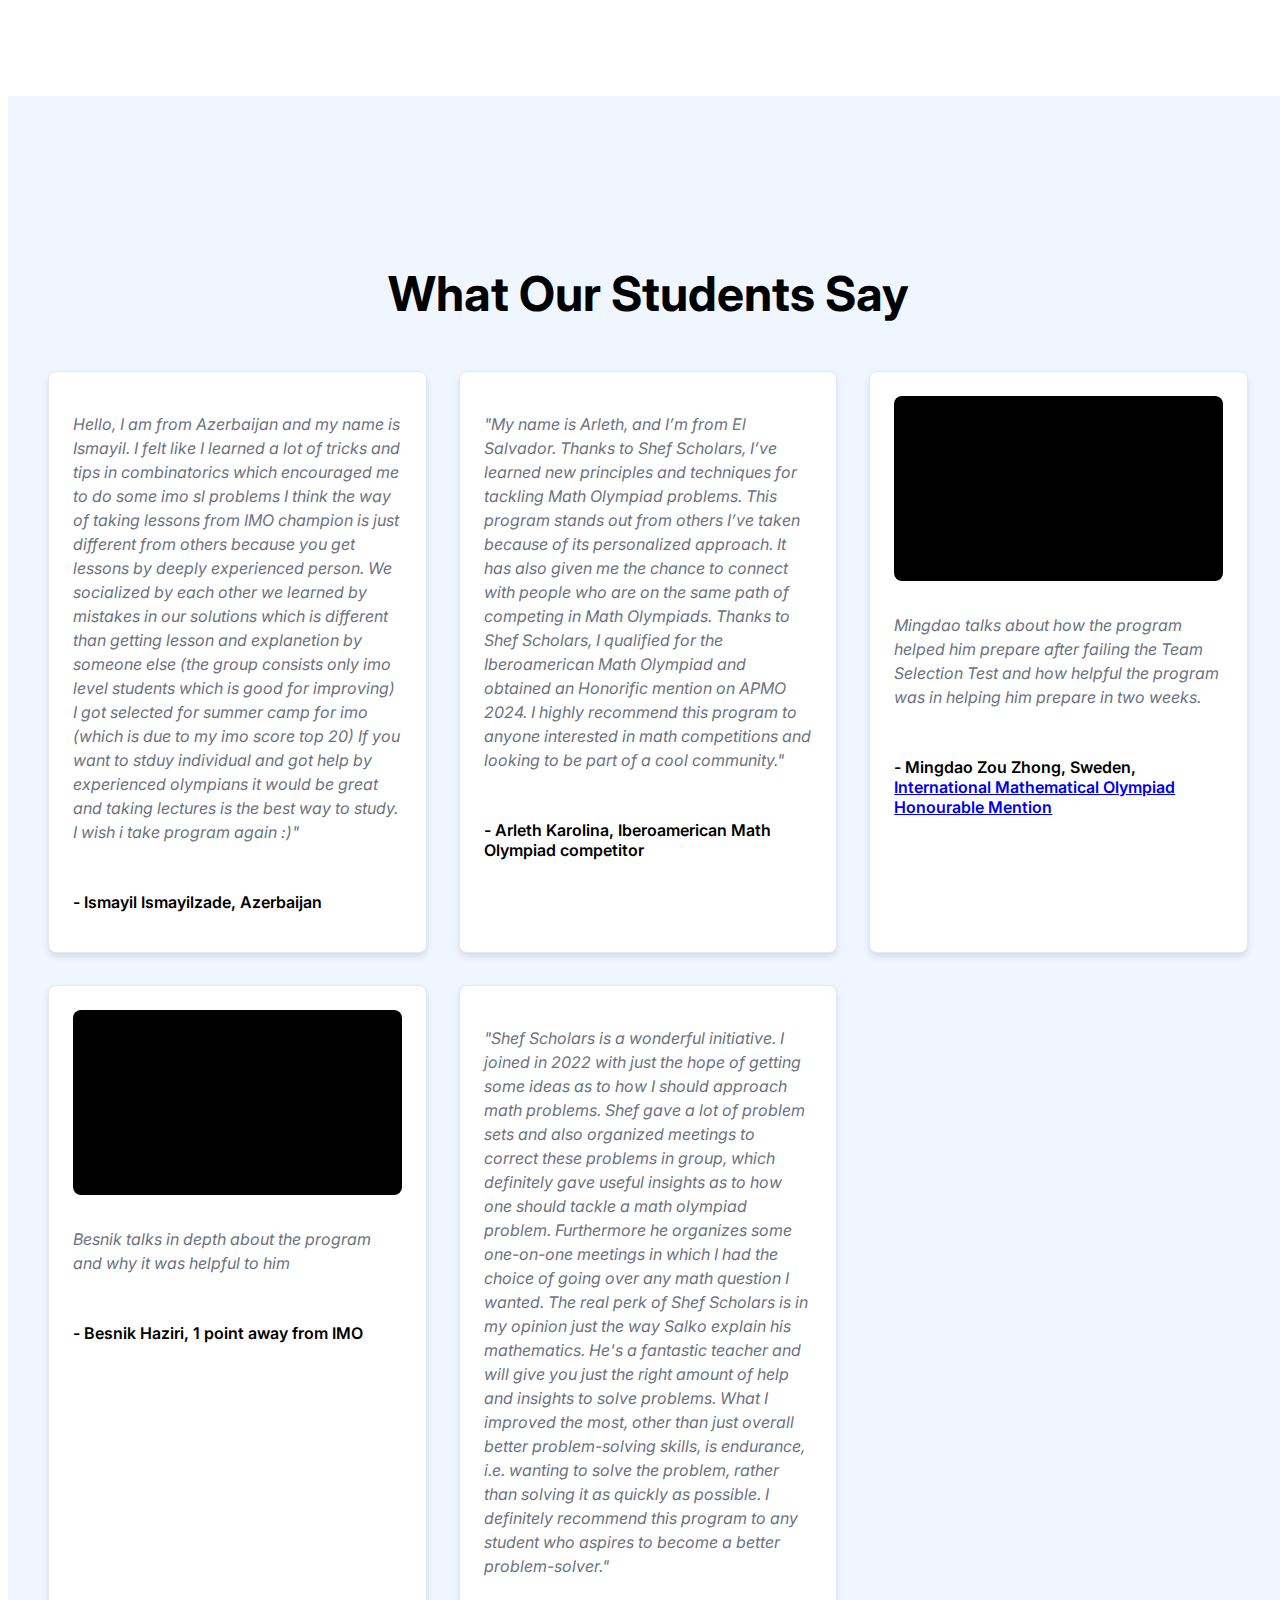
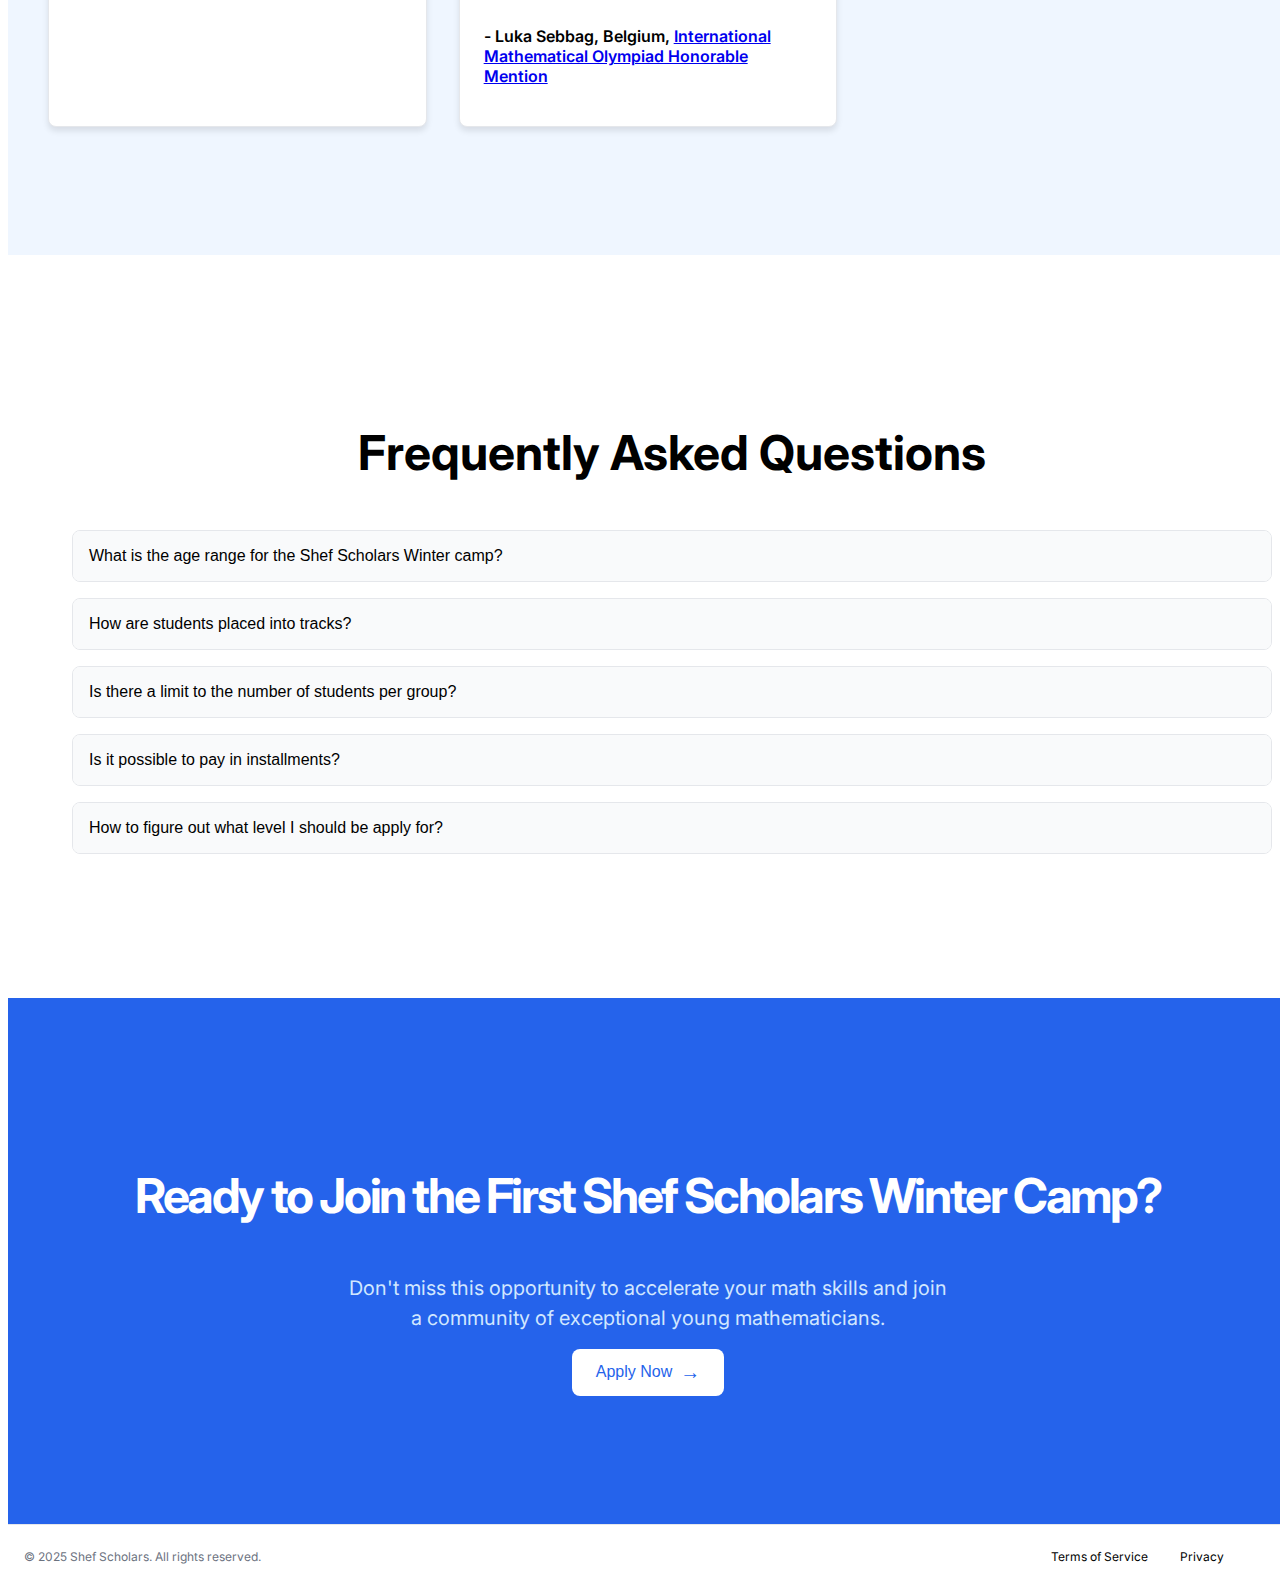
==== commit b636e3e9: "Added the instructors and the extra lesson on apprentice" ====
--- a/index.html
+++ b/index.html
@@ -160,6 +160,84 @@
                   </div>
                 </div>
               </section>
+
+
+              <section id="instructors" class="instructors-section">
+                <div class="content-container">
+                  <h2 class="section-title">Meet Our Instructors</h2>
+                  <div class="carousel-container">
+                    <button class="carousel-btn prev-btn" onclick="scrollPrev()">&#9664;</button>
+                    <div class="carousel-wrapper">
+                      <div class="carousel" id="carousel">
+                        <div class="carousel-item">
+                          <div class="instructor-card">
+                            <img src="/images/instructors/LagumdzijaZlatko-Salko_480.jpg" alt="Zlatko-Salko Lagumdzija (the Shef)" class="instructor-image" />
+                            <h3 class="instructor-name">Zlatko-Salko Lagumdzija (the Shef)</h3>
+                            <p class="instructor-bio">
+                              Triple <a href="https://www.imo-official.org/participant_r.aspx?id=25889" target="_blank">IMO</a> 
+                              Bronze Medalist and founder of Shef Scholars and the Shefs of Problem Solving YouTube channel. 
+                              Brown University Computer Science class of 21.5,
+                              former graduate fellow at the 
+                              <a href="https://algo-cancer.github.io/team/" target="_blank">Cancer Data Science Lab</a> at the 
+                              National Institutes of Health in Bethesda, Maryland. Currently
+                              a <a href="https://www.schwarzmanscholars.org/scholars/?y=2025#zlatko-salko-lagumdzija">Schwarzman Scholar</a> at Tsinghua University in Beijing, China.
+                            </p>
+                          </div>
+                        </div>
+                        <div class="carousel-item">
+                          <div class="instructor-card">
+                            <img src="./images/instructors/Adisa_image.jpg" alt="Adisa Bolić" class="instructor-image" />
+                            <h3 class="instructor-name">Adisa Bolić</h3>
+                            <p class="instructor-bio">
+                              <a href="https://www.imo-official.org/team_r.aspx?code=BIH&year=2024" target="_blank">Leader</a> of Bosnia and Herzegovina's 
+                              2024 IMO team which got 13th place out of 101 countries and has been leader since 2022.
+                              Triple <a href="https://www.imo-official.org/participant_r.aspx?id=25813" target="_blank">IMO</a> 
+                              contestant herself with 2 Bronze Medals and an Honourable Mention.
+                              Also a former <a href="https://www.egmo.org/people/person634/" target="_blank">EGMO</a> 
+                              contestant and leader with a Silver and Gold Medal from the competition.
+                              Got her bachelor's and master's degree in Mathematics and Computer Science from the University of Sarajevo with a perfect grade.
+                            </p>
+                          </div>
+                        </div>
+                        <div class="carousel-item">
+                          <div class="instructor-card">
+                            <img src="./images/instructors/Erwin_image.jpg" alt="Ervin Macić" class="instructor-image" />
+                            <h3 class="instructor-name">Ervin Macić</h3>
+                            <p class="instructor-bio">
+                              Double <a href="https://www.imo-official.org/participant_r.aspx?id=31268" target="_blank">IMO</a>  Bronze Medalist.
+                              Recent graduate of the University of Sarajevo top of his class. 
+                              Currently pursuing a masters degree in Mathematics and Computer Science at the University of Oxford.
+                            </p>
+                          </div>
+                        </div>
+                        <div class="carousel-item">
+                          <div class="instructor-card">
+                            <img src="/images/instructors/Ajla_image.jpg" alt="Ajla Sehovic" class="instructor-image" />
+                            <h3 class="instructor-name">Ajla Sehovic</h3>
+                            <p class="instructor-bio">
+                              Former math competitor and current PhD student at UP FAMNIT in Koper, 
+                              Slovenia where she's doing research in Mathematics and Cryptography.
+                            </p>
+                          </div>
+                        </div>
+                        <div class="carousel-item">
+                          <div class="instructor-card">
+                            <img src="/images/instructors/Aldin_image.jpg?height=400&width=400" alt="Aldin Adilovic" class="instructor-image" />
+                            <h3 class="instructor-name">Aldin Adilovic</h3>
+                            <p class="instructor-bio">
+                              Former math competitor and a bronze medalist from the Balkan Math Olympiad 2017. 
+                              Has been holding competitive math classes since 2017.
+                              Currently a student at the University of Sarajevo.
+                            </p>
+                          </div>
+                        </div>
+                      </div>
+                    </div>
+                    <button class="carousel-btn next-btn" onclick="scrollNext()">&#9654;</button>
+                  </div>
+                </div>
+              </section>
+              
               
               
 
@@ -336,7 +414,14 @@
                         You can find the paying in installments form <a href="https://forms.gle/7ULJtAuf4fWkKqjg7" target="_blank">here</a> or by copy pasting this link https://forms.gle/7ULJtAuf4fWkKqjg7
                       </div>
                     </div>
-
+                    <div class="accordion-item">
+                      <button class="accordion-trigger" onclick="toggleAccordion(this)">
+                        How to figure out what level I should be apply for?
+                      </button>
+                      <div class="accordion-content">
+                        You can check out some example problems <a href="https://www.shefscholars.com/Practice_problems.pdf" target="_blank">here</a> which indicates the level of skill required for each level.
+                      </div>
+                    </div>
 
                     
                   </div>
@@ -394,6 +479,7 @@
     <script src="scripts/modal_script.js"></script>
     <script src="scripts/tracks_script.js"></script>
     <script src="scripts/countdown_script.js"></script>
+    <script src="scripts/carousel_script.js"></script>
     <script>
         function scrollToSection() {
         const tracksSection = document.querySelector("#tracks");
--- a/css/new_main.css
+++ b/css/new_main.css
@@ -603,6 +603,135 @@
     padding: 8px 12px;
     max-width: fit-content;
   }
+
+
+
+
+
+
+
+
+/* CAROUSEL STYLING */
+
+/* Instructors Section Styling */
+.instructors-section {
+  width: 100%;
+  padding: 48px 16px; /* py-12 px-4 */
+  background-color: #eff6ff;
+}
+
+@media (min-width: 768px) { /* md:py-24 px-6 */
+  .instructors-section {
+    padding: 96px 24px;
+  }
+}
+
+@media (min-width: 1024px) { /* lg:py-32 */
+  .instructors-section {
+    padding: 128px 24px;
+  }
+}
+
+/* Carousel Container */
+.carousel-container {
+  position: relative;
+  display: flex;
+  align-items: center;
+}
+
+.carousel-wrapper {
+  overflow: hidden;
+  width: 100%;
+}
+
+.carousel {
+  display: flex;
+  transition: transform 0.3s ease-in-out;
+}
+
+.carousel-item {
+  flex: 0 0 100%;
+  max-width: 100%;
+  padding: 16px;
+}
+
+/* Instructor Card */
+.instructor-card {
+  background: #f9f9f9;
+  border-radius: 0.5rem;
+  padding: 1.5rem;
+  box-shadow: 0 4px 6px rgba(0, 0, 0, 0.1);
+  text-align: center;
+}
+
+.instructor-image {
+  width: 100%;
+  height: auto;
+  border-radius: 0.5rem;
+  margin-bottom: 1rem;
+}
+
+.instructor-name {
+  font-size: 1.25rem;
+  font-weight: bold;
+  margin-bottom: 0.5rem;
+}
+
+.instructor-bio {
+  font-size: 1rem;
+  color: #555;
+}
+
+/* Carousel Buttons */
+.carousel-btn {
+  position: absolute;
+  top: 50%;
+  transform: translateY(-50%);
+  background: #2563eb;
+  color: white;
+  border: none;
+  border-radius: 50%;
+  width: 2.5rem;
+  height: 2.5rem;
+  font-size: 1.5rem;
+  cursor: pointer;
+  z-index: 10;
+}
+
+.carousel-btn:hover {
+  background: #1d4ed8;
+}
+
+.prev-btn {
+  left: -1.5rem;
+}
+
+.next-btn {
+  right: -1.5rem;
+}
+
+/* Ensure Carousel Works on Resize */
+@media (min-width: 768px) {
+  .carousel-item {
+    flex: 0 0 50%;
+  }
+}
+
+@media (min-width: 1024px) {
+  .carousel-item {
+    flex: 0 0 33.33%;
+  }
+}
+
+
+
+
+
+
+
+
+
+
 
 
 
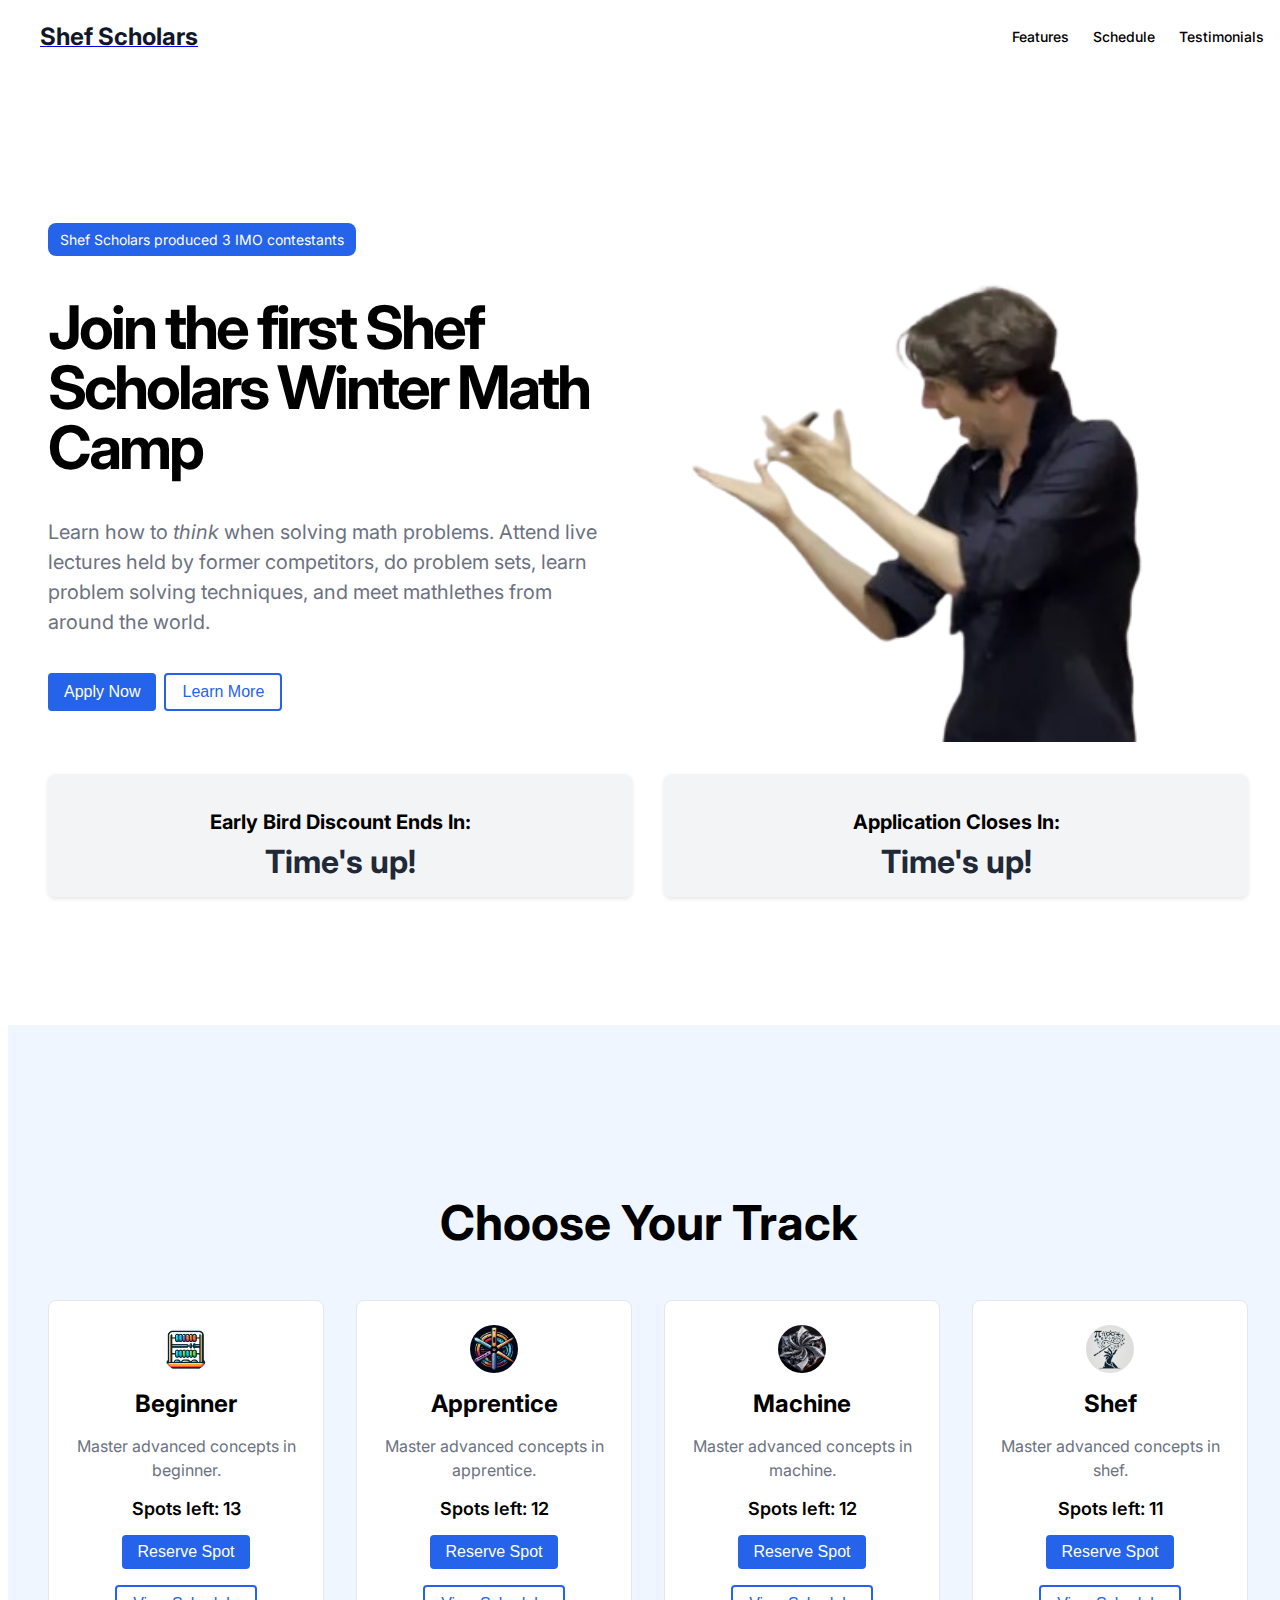
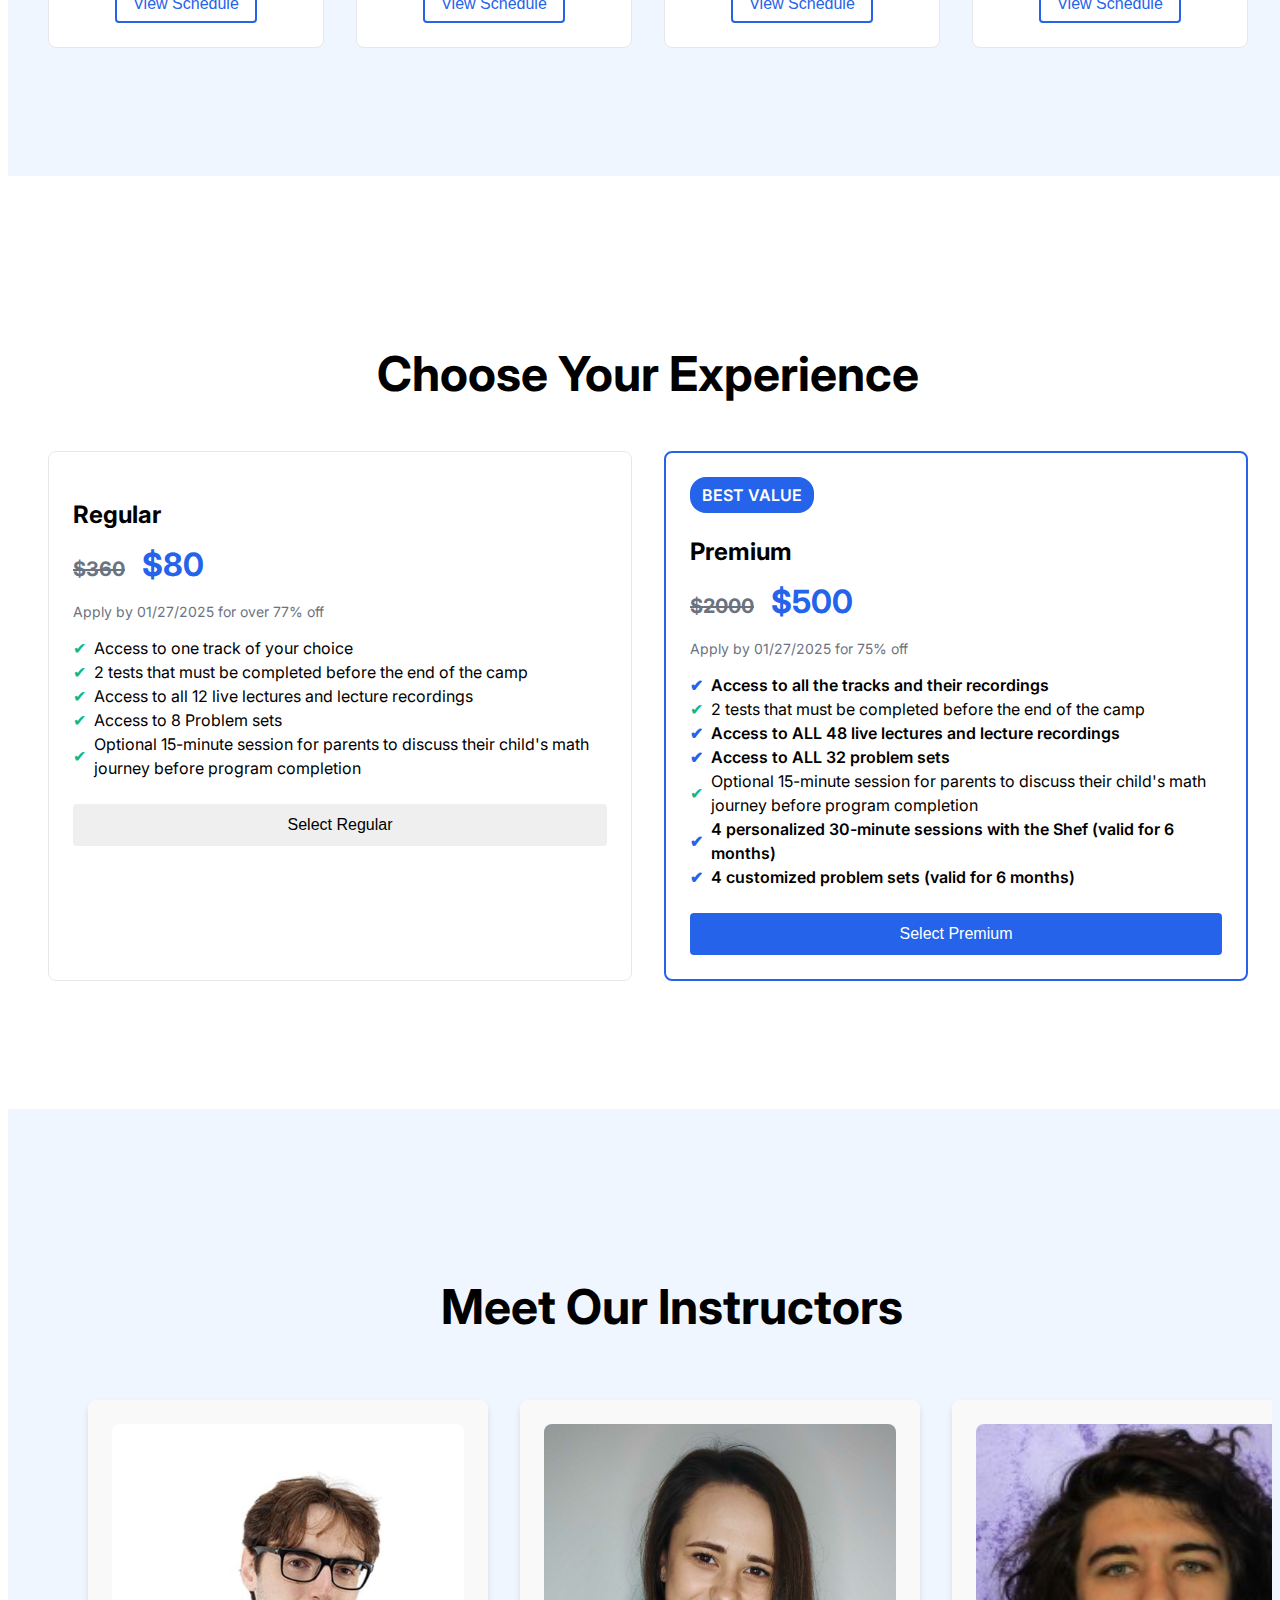
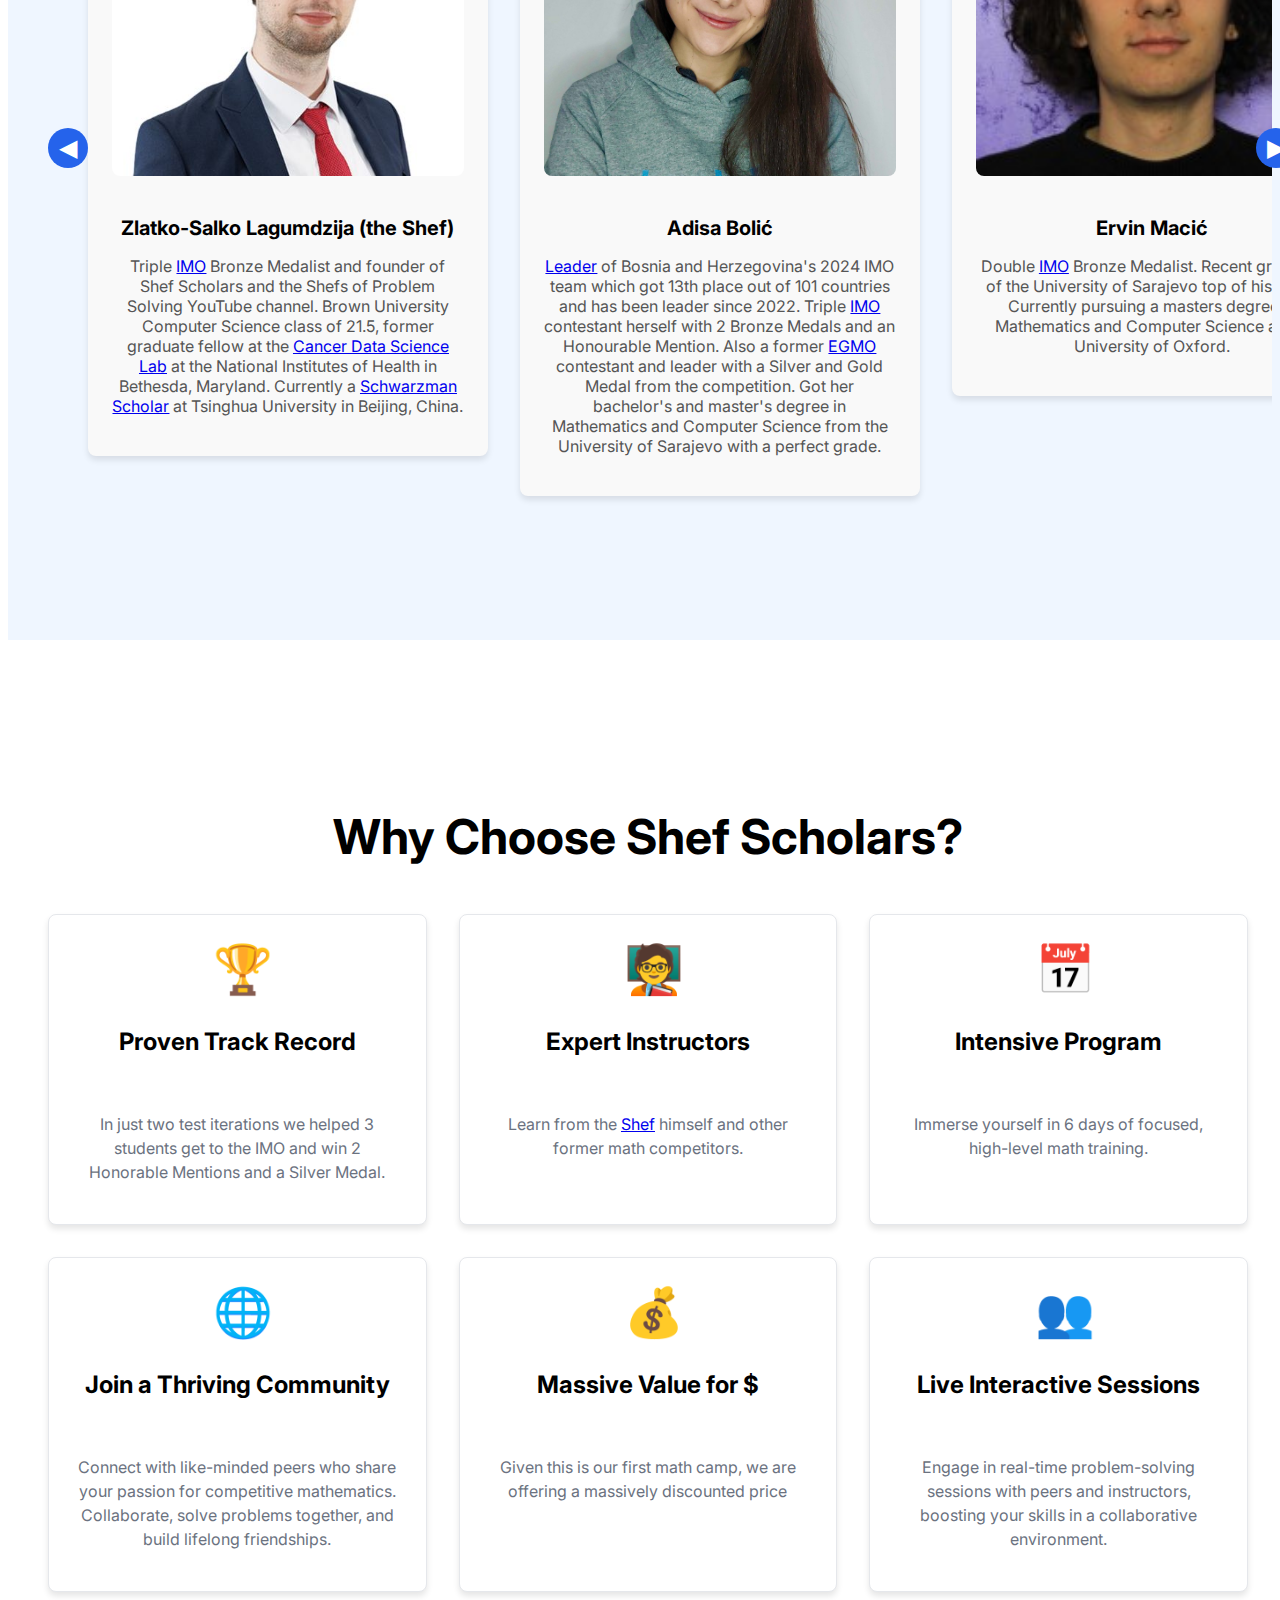
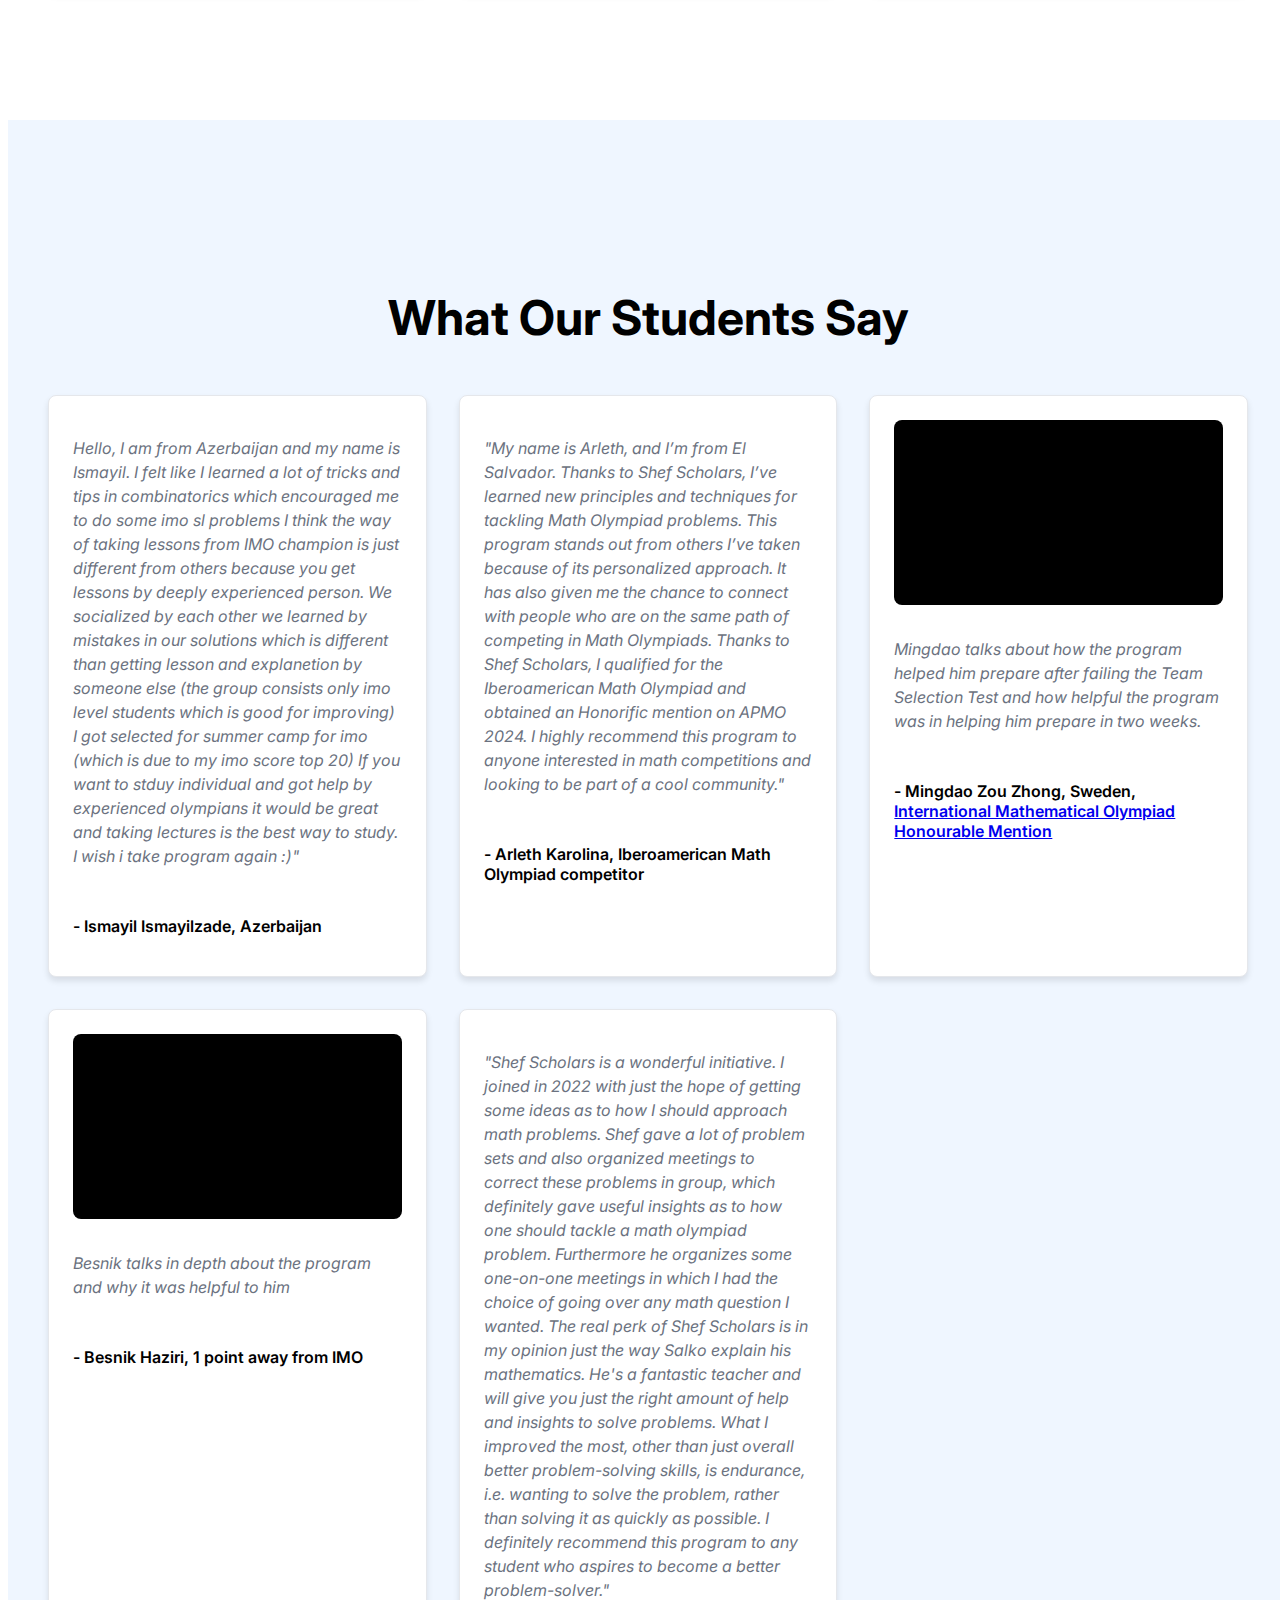
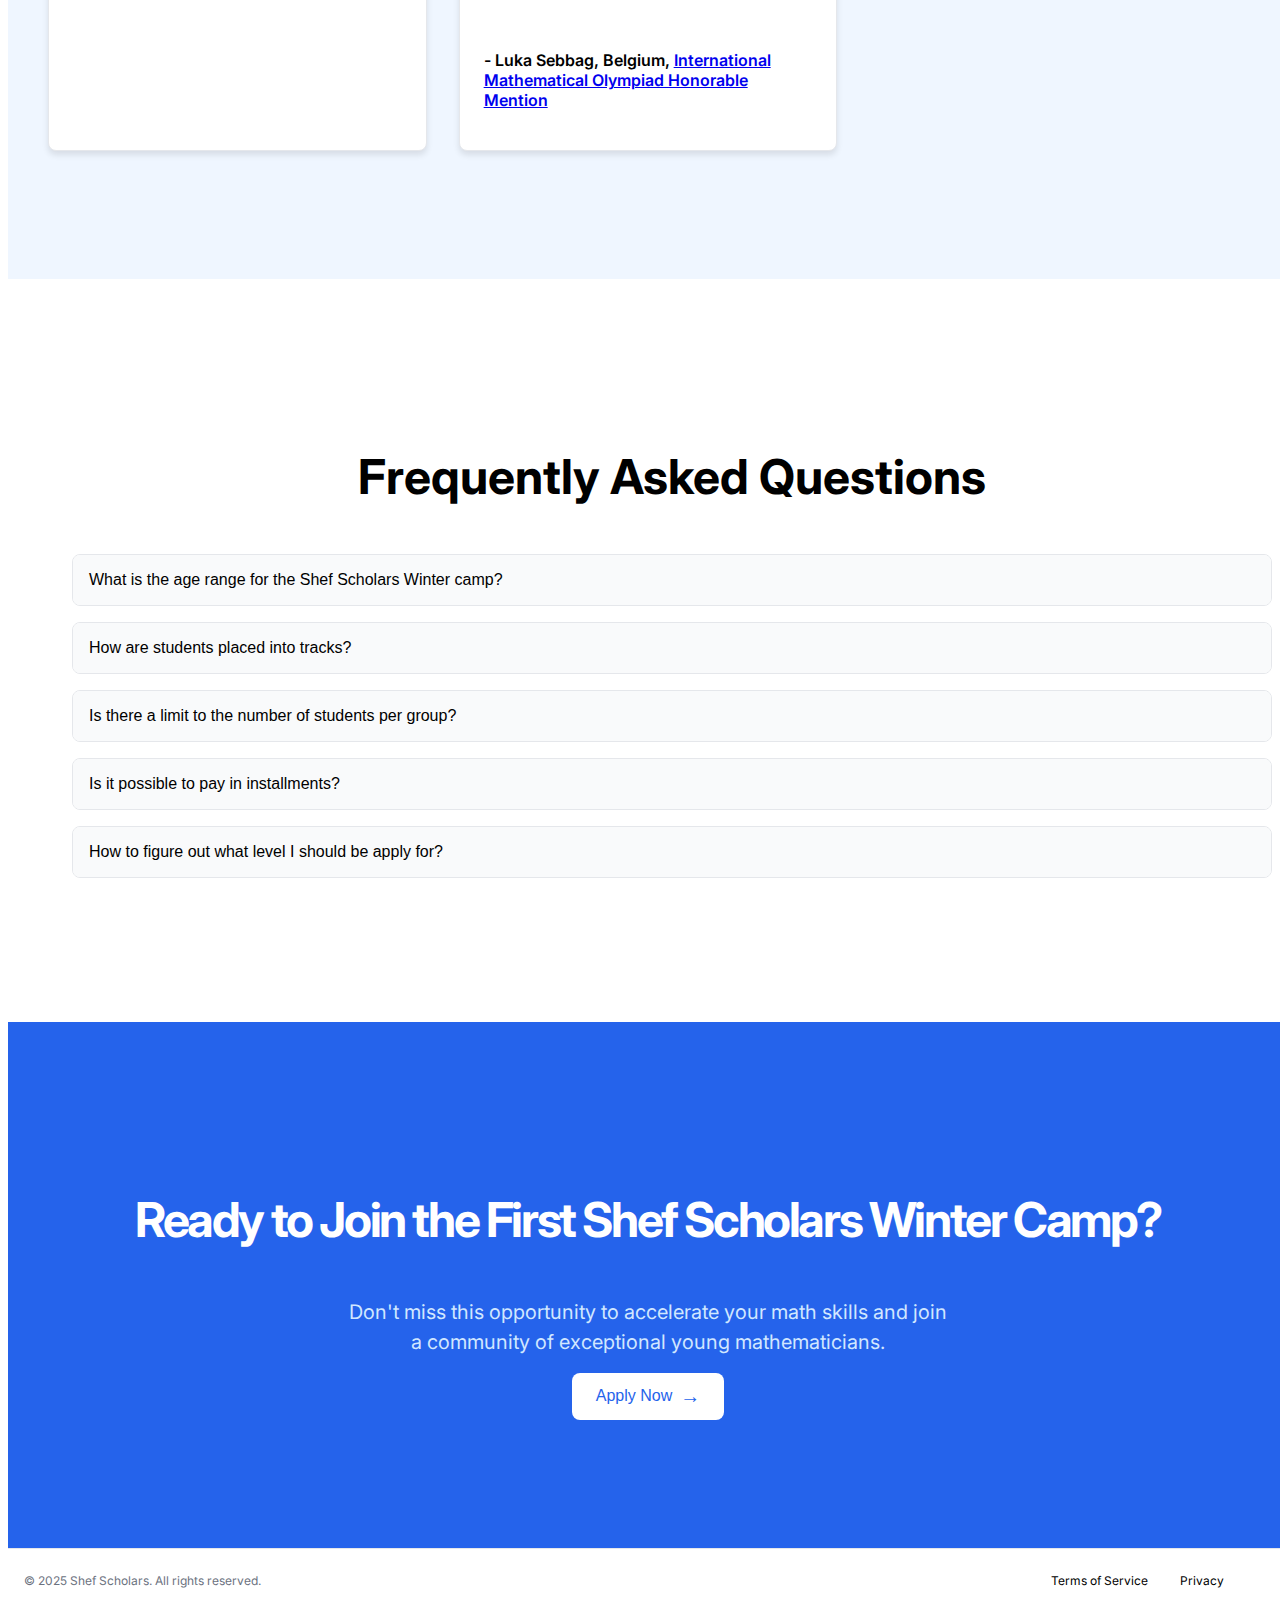
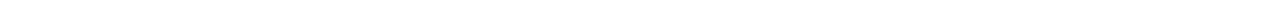
==== commit acc96d8d: "Merge pull request #9 from shefscholars/timer_issues" ====
--- a/index.html
+++ b/index.html
@@ -98,7 +98,7 @@
                           <span class="original-price">$360</span>
                           <span class="discounted-price">$80</span>
                         </div>
-                        <p class="apply-by">Apply by 01/27/2025 for 75% off</p>
+                        <p class="apply-by">Apply by 01/27/2025 for over 77% off</p>
                         <ul class="pricing-features">
                           <li class="pricing-feature">
                             <span class="check-icon">✔</span> Access to one track of your choice
@@ -142,13 +142,13 @@
                             <span class="check-icon highlight">✔</span> Access to ALL 48 live lectures and lecture recordings
                           </li>
                           <li class="pricing-feature bold-feature">
-                            <span class="check-icon highlight">✔</span> Access to ALL 24 problem sets
+                            <span class="check-icon highlight">✔</span> Access to ALL 32 problem sets
                           </li>
                           <li class="pricing-feature">
                             <span class="check-icon">✔</span> Optional 15-minute session for parents to discuss their child's math journey before program completion
                           </li>
                           <li class="pricing-feature bold-feature">
-                            <span class="check-icon highlight">✔</span> 4 personalized 30-minute sessions with the Shef
+                            <span class="check-icon highlight">✔</span> 4 personalized 30-minute sessions with the Shef (valid for 6 months) 
                           </li>
                           <li class="pricing-feature bold-feature">
                             <span class="check-icon highlight">✔</span> 4 customized problem sets (valid for 6 months)
@@ -305,6 +305,7 @@
                   </div>
                   
                 </div>
+
                 
               </section>
 
@@ -443,6 +444,7 @@
                       <span class="chevron-icon">→</span>
                     </button>
                   </div>
+
                 </div>
               </section>
               
@@ -466,9 +468,11 @@
                 
                 <button class="close-btn" onclick="closeModal()">×</button>
               </div>
+
               <div class="modal-body">
                 <!-- Dynamic schedule content will be rendered here -->
                 <div id="schedule-content"></div>
+
               </div>
             </div>
           </div>
@@ -506,6 +510,7 @@
         }
       }
     </script>
+
     <!-- <script>  
         // return 0;
         // var a;  
@@ -514,6 +519,8 @@
         // function fun() {
         //     // Get today's date and time
         //     var now = new Date().getTime();
+
+
 
         //     // Find the distance between now and the count down date
         //     var distance = countDownDate - now;
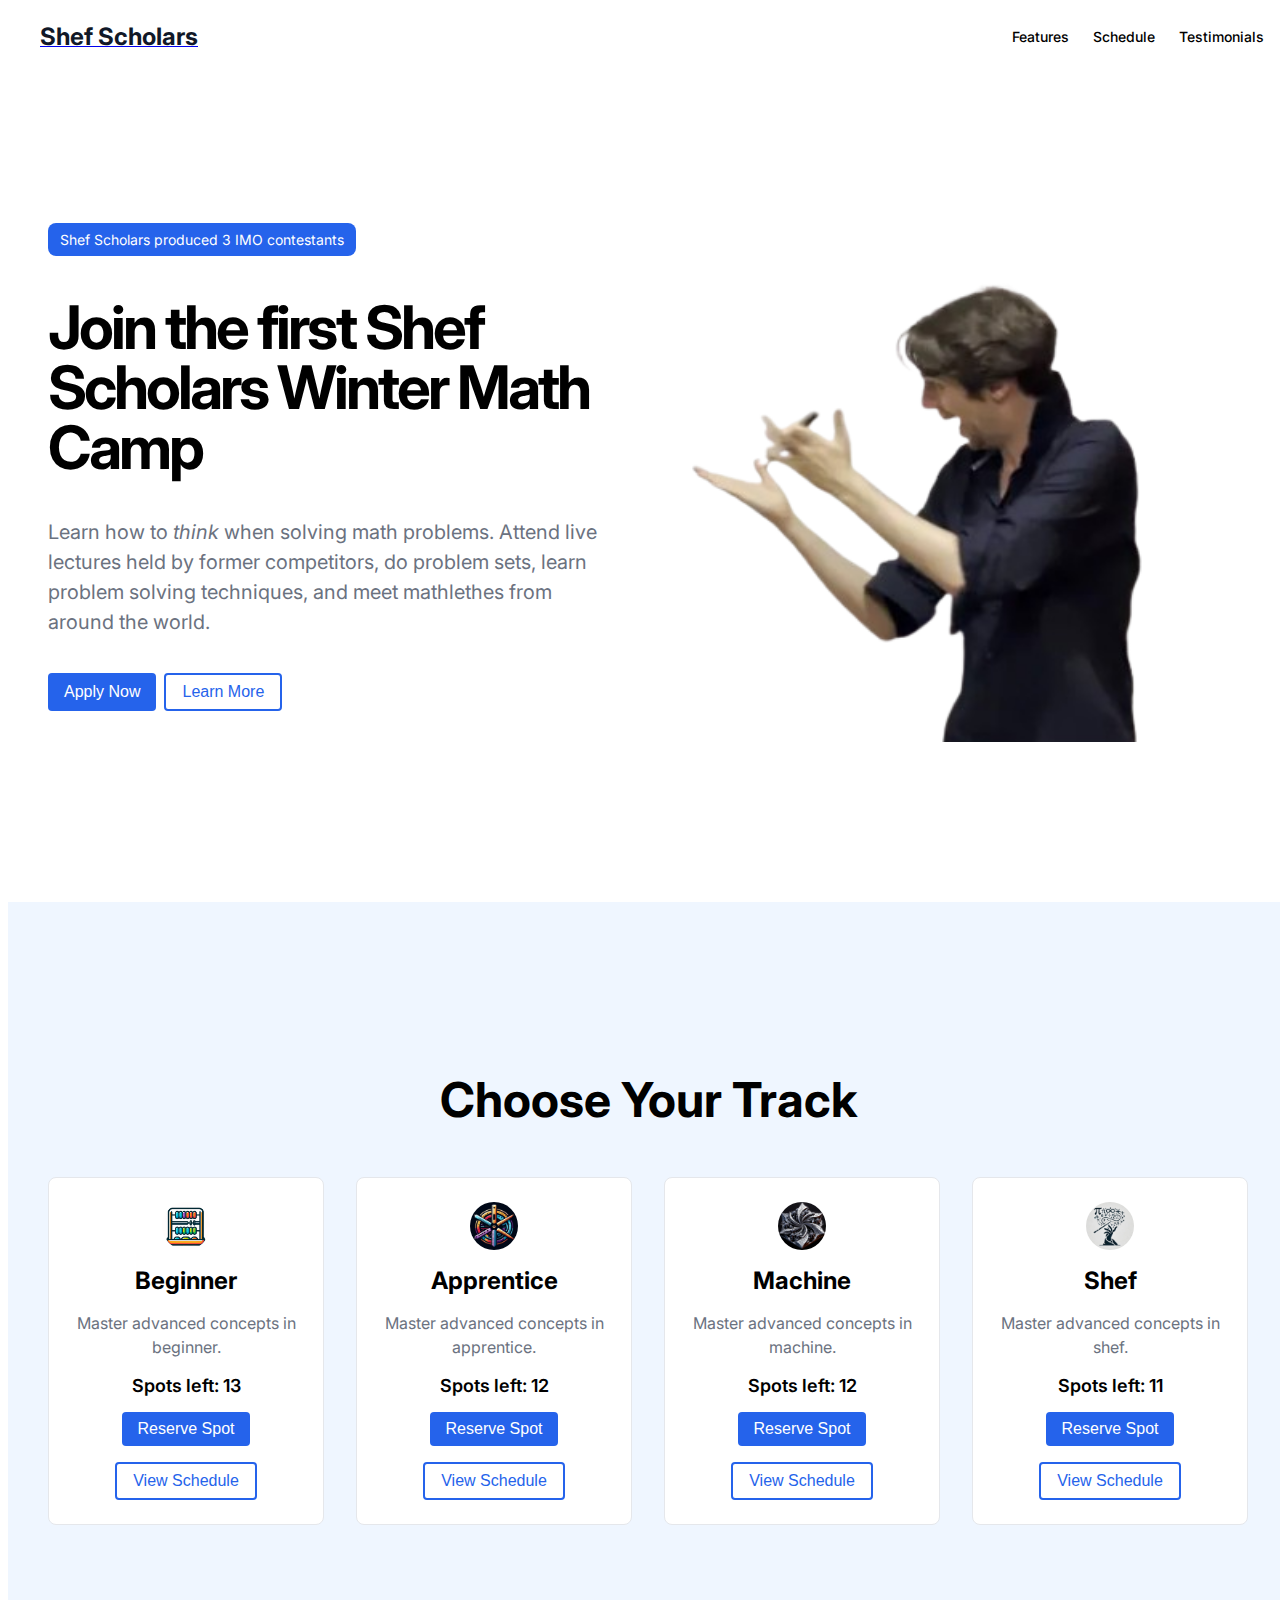
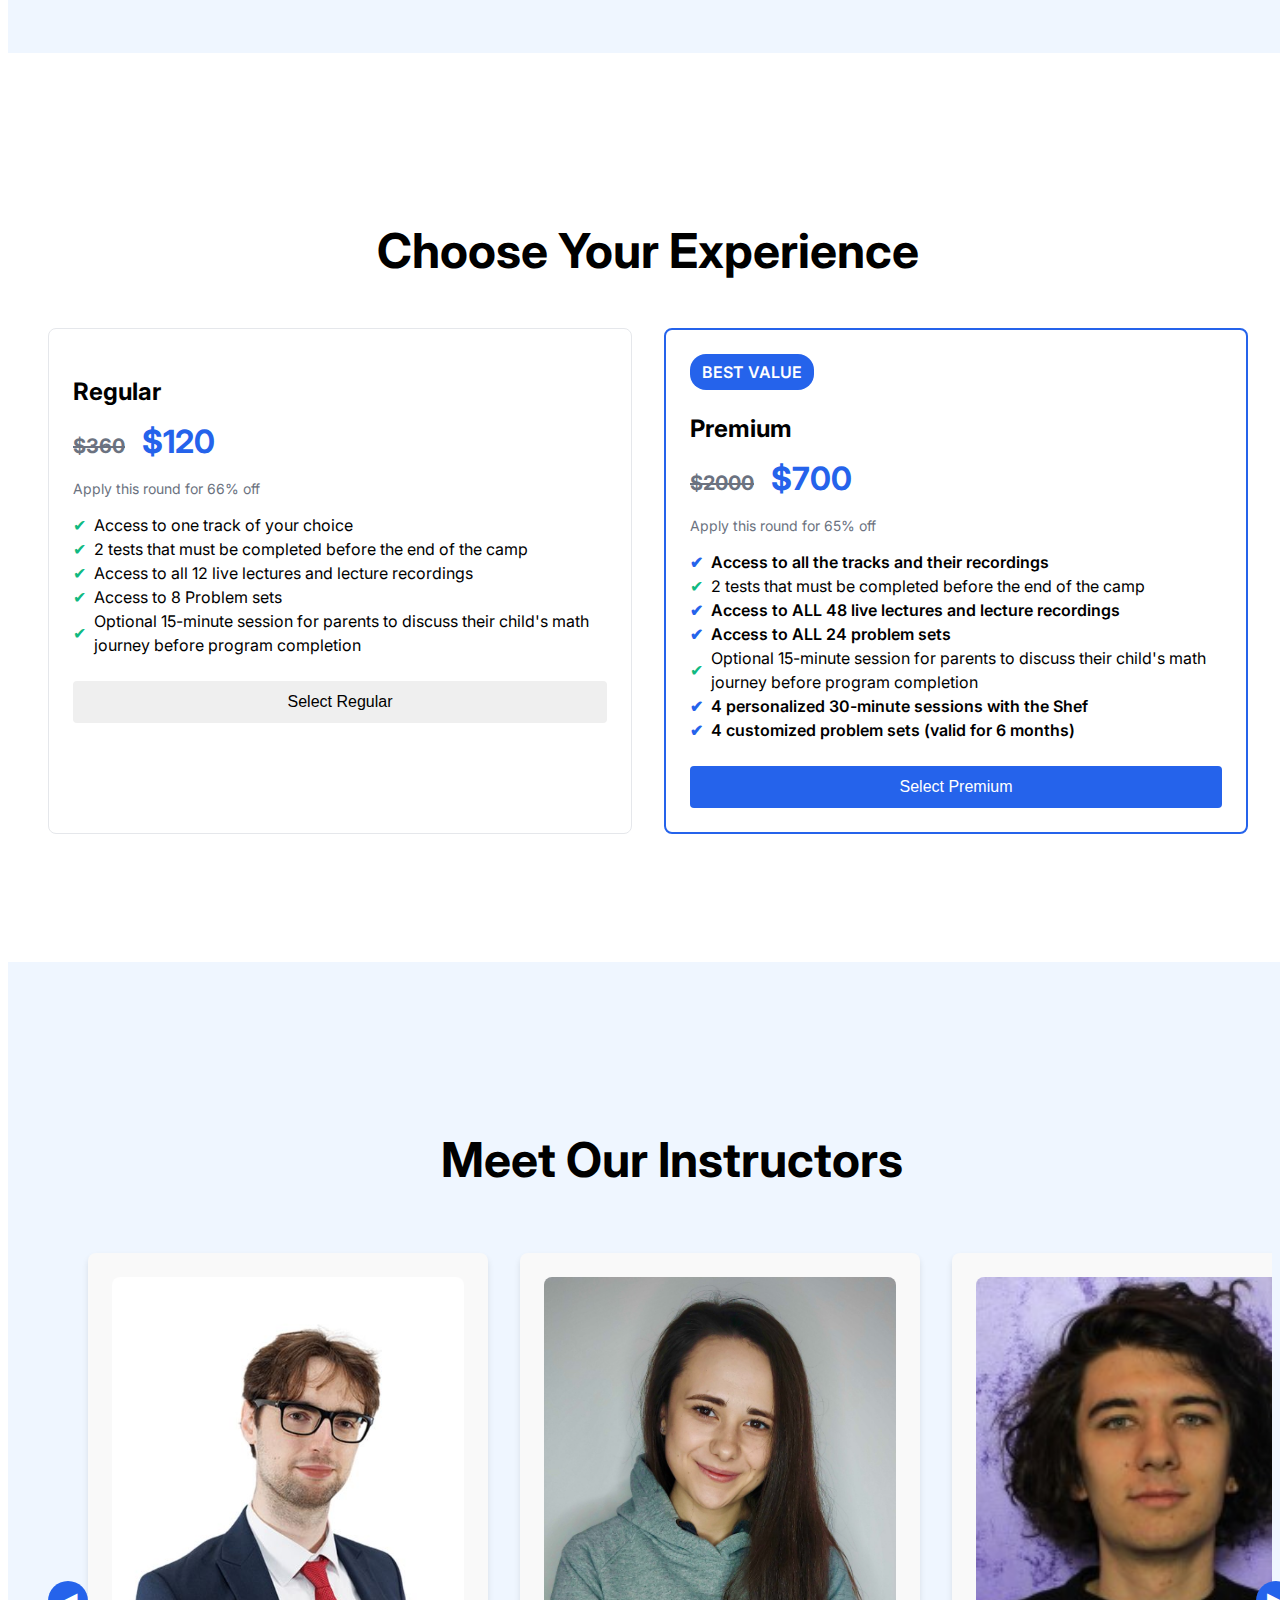
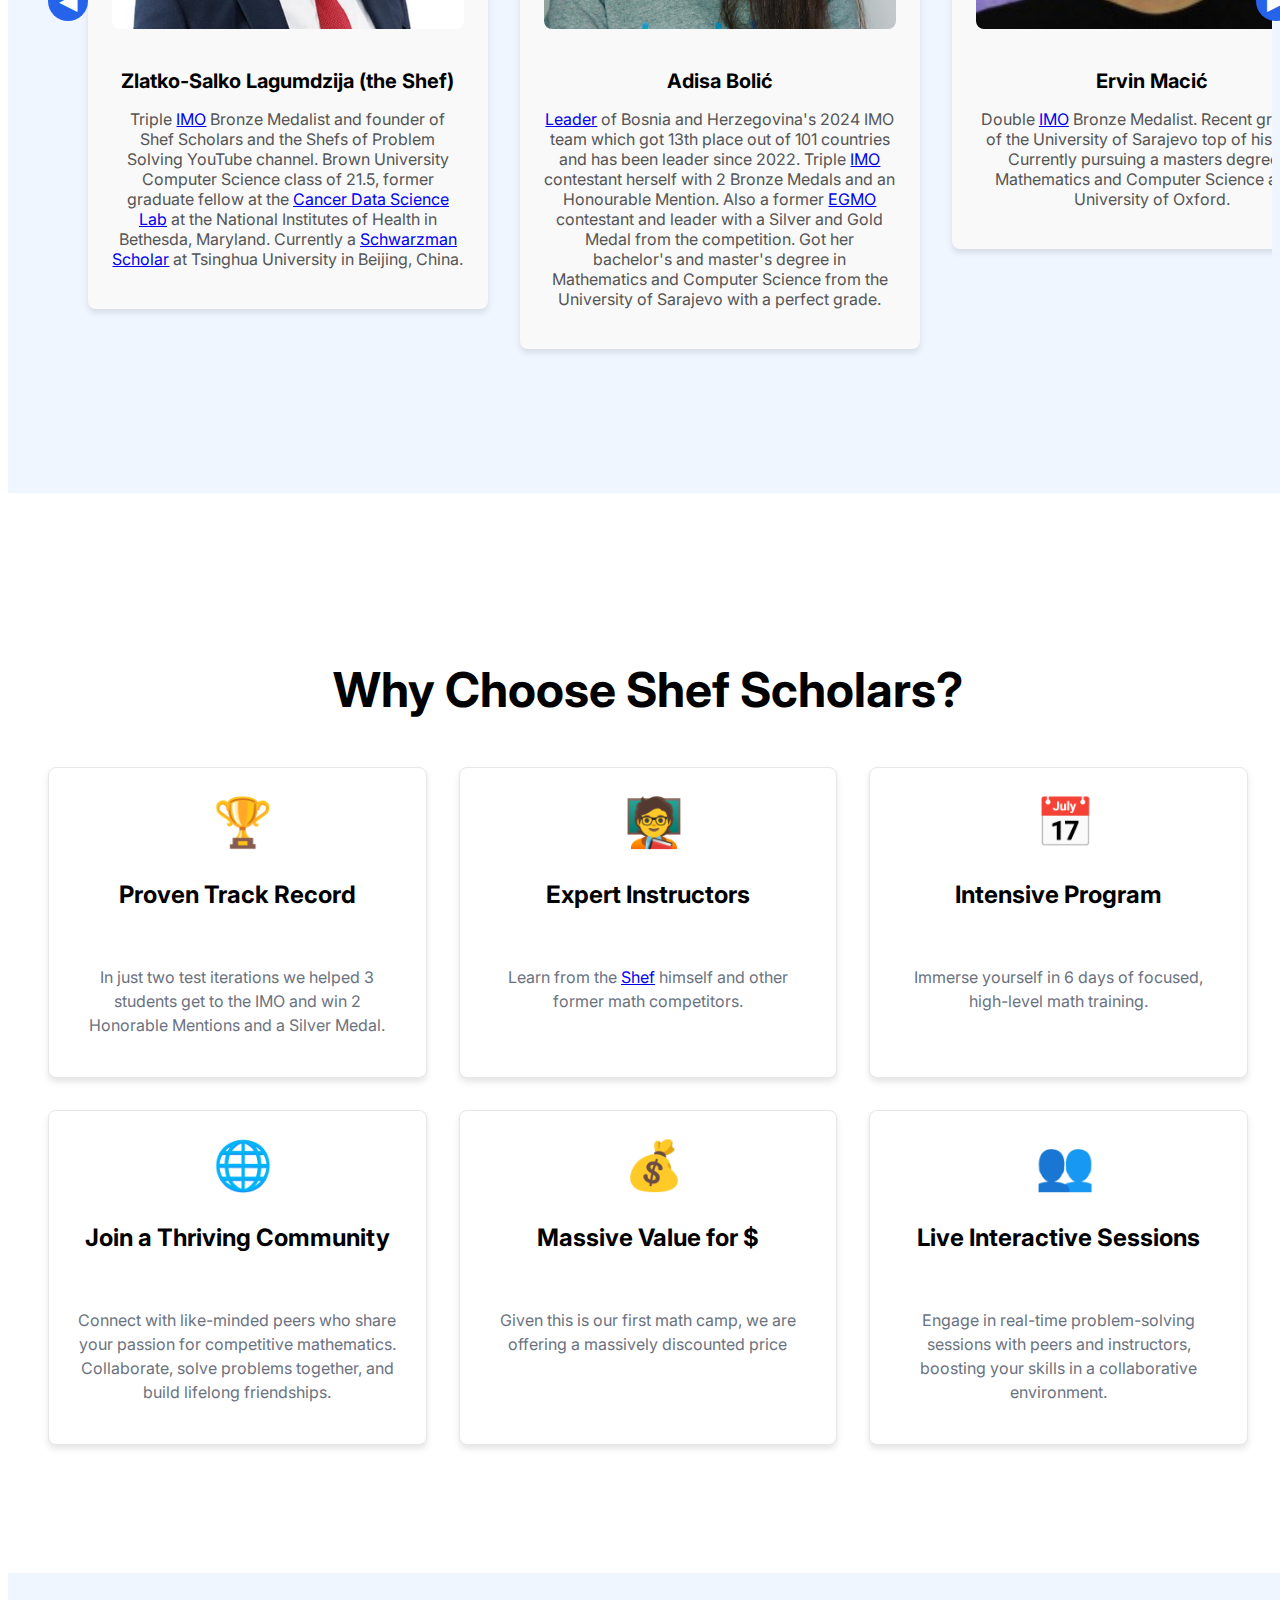
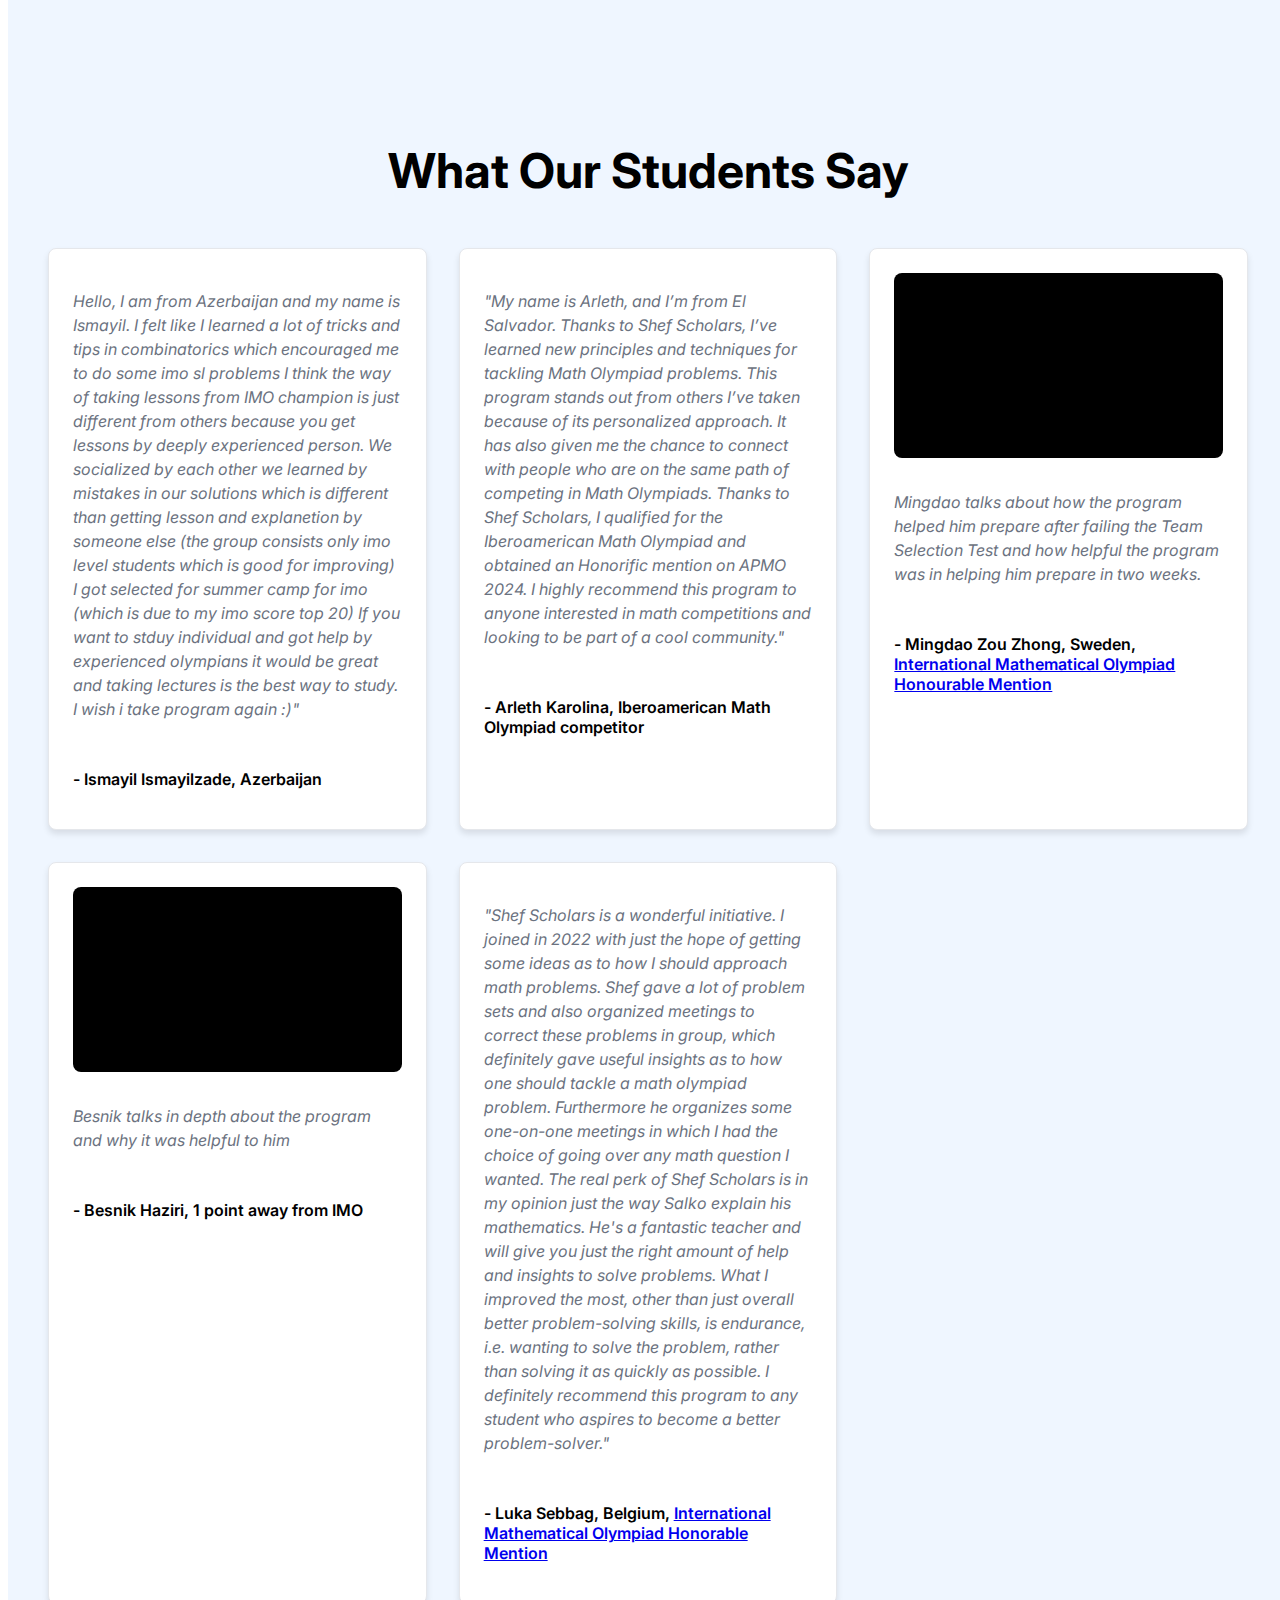
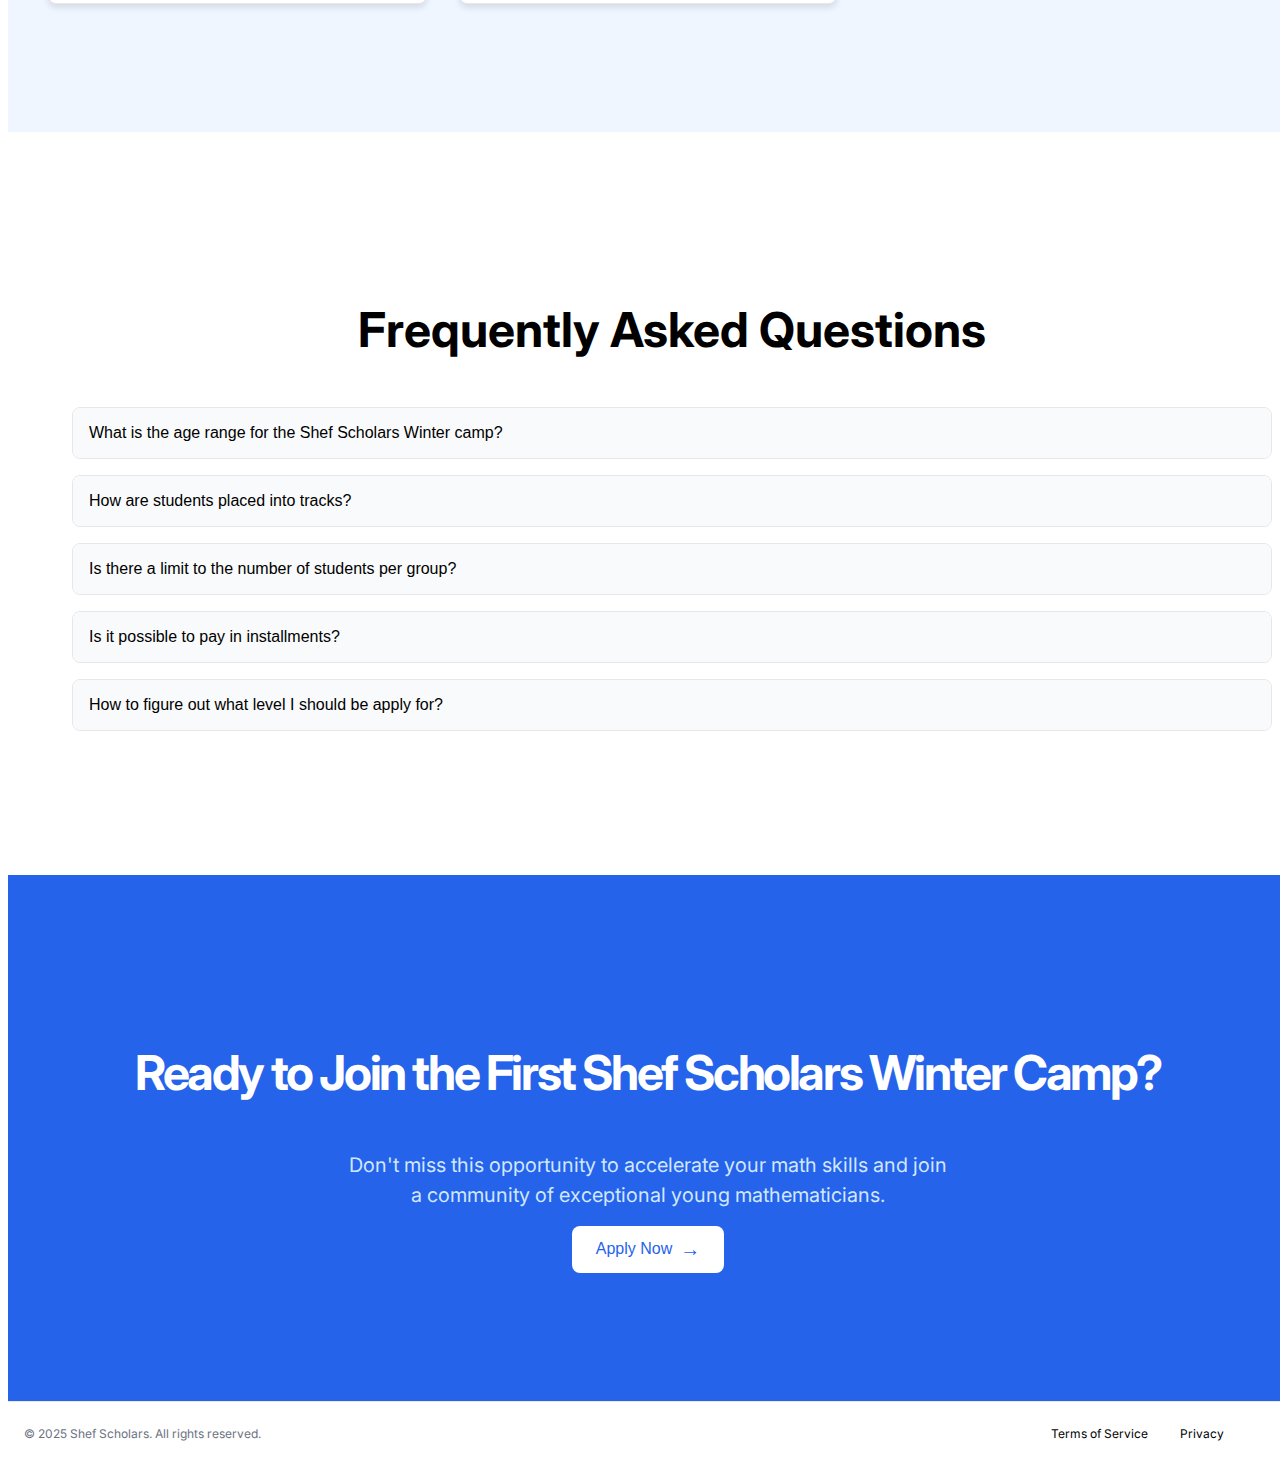
==== commit a702d383: "added all changes" ====
--- a/index.html
+++ b/index.html
@@ -49,7 +49,7 @@
                     </div>
                     <div class="hero-buttons">
                         
-                      <button class="btn" onclick="window.open('https://forms.gle/BkMETmhiHcPYCv716', '_blank')" >Apply Now </button>
+                      <button class="btn" onclick="window.open('https://forms.gle/BdBXLnr5WMHiwdkT7', '_blank')" >Apply Now </button>
                       <button class="btn btn-outline" onclick="scrollToSection()">Learn More</button>
                     </div>
                   </div>
@@ -96,9 +96,9 @@
                         <h3 class="pricing-title">Regular</h3>
                         <div class="pricing-price">
                           <span class="original-price">$360</span>
-                          <span class="discounted-price">$80</span>
-                        </div>
-                        <p class="apply-by">Apply by 01/27/2025 for over 77% off</p>
+                          <span class="discounted-price">$120</span>
+                        </div>
+                        <p class="apply-by">Apply this round for 66% off</p>
                         <ul class="pricing-features">
                           <li class="pricing-feature">
                             <span class="check-icon">✔</span> Access to one track of your choice
@@ -117,7 +117,7 @@
                           </li>
 
                         </ul>
-                        <button class="pricing-button" onclick="window.open('https://forms.gle/endQ3yoqX6jovrw89', '_blank')">Select Regular</button>
+                        <button class="pricing-button" onclick="window.open('https://forms.gle/KMe1wrcNKhvBEDZq8', '_blank')">Select Regular</button>
                       </div>
                     </div>
               
@@ -128,9 +128,9 @@
                         <h3 class="pricing-title">Premium</h3>
                         <div class="pricing-price">
                           <span class="original-price">$2000</span>
-                          <span class="discounted-price">$500</span>
-                        </div>
-                        <p class="apply-by">Apply by 01/27/2025 for 75% off</p>
+                          <span class="discounted-price">$700</span>
+                        </div>
+                        <p class="apply-by">Apply this round for 65% off</p>
                         <ul class="pricing-features">
                           <li class="pricing-feature bold-feature">
                             <span class="check-icon highlight">✔</span> Access to all the tracks and their recordings
@@ -142,19 +142,19 @@
                             <span class="check-icon highlight">✔</span> Access to ALL 48 live lectures and lecture recordings
                           </li>
                           <li class="pricing-feature bold-feature">
-                            <span class="check-icon highlight">✔</span> Access to ALL 32 problem sets
+                            <span class="check-icon highlight">✔</span> Access to ALL 24 problem sets
                           </li>
                           <li class="pricing-feature">
                             <span class="check-icon">✔</span> Optional 15-minute session for parents to discuss their child's math journey before program completion
                           </li>
                           <li class="pricing-feature bold-feature">
-                            <span class="check-icon highlight">✔</span> 4 personalized 30-minute sessions with the Shef (valid for 6 months) 
+                            <span class="check-icon highlight">✔</span> 4 personalized 30-minute sessions with the Shef
                           </li>
                           <li class="pricing-feature bold-feature">
                             <span class="check-icon highlight">✔</span> 4 customized problem sets (valid for 6 months)
                           </li>
                         </ul>
-                        <button class="pricing-button premium-button" onclick="window.open('https://forms.gle/pUg4pZTeUZosbpfr8', '_blank')">Select Premium</button>
+                        <button class="pricing-button premium-button" onclick="window.open('https://forms.gle/5NV6xyboJyhiuReW9', '_blank')">Select Premium</button>
                       </div>
                     </div>
                   </div>
@@ -305,7 +305,6 @@
                   </div>
                   
                 </div>
-
                 
               </section>
 
@@ -439,12 +438,11 @@
                         mathematicians.
                       </p>
                     </div>
-                    <button class="cta-button" onclick="window.open('https://forms.gle/BkMETmhiHcPYCv716', '_blank')">
+                    <button class="cta-button" onclick="window.open('https://forms.gle/BdBXLnr5WMHiwdkT7', '_blank')">
                       Apply Now
                       <span class="chevron-icon">→</span>
                     </button>
                   </div>
-
                 </div>
               </section>
               
@@ -468,11 +466,9 @@
                 
                 <button class="close-btn" onclick="closeModal()">×</button>
               </div>
-
               <div class="modal-body">
                 <!-- Dynamic schedule content will be rendered here -->
                 <div id="schedule-content"></div>
-
               </div>
             </div>
           </div>
@@ -510,7 +506,6 @@
         }
       }
     </script>
-
     <!-- <script>  
         // return 0;
         // var a;  
@@ -519,8 +514,6 @@
         // function fun() {
         //     // Get today's date and time
         //     var now = new Date().getTime();
-
-
 
         //     // Find the distance between now and the count down date
         //     var distance = countDownDate - now;
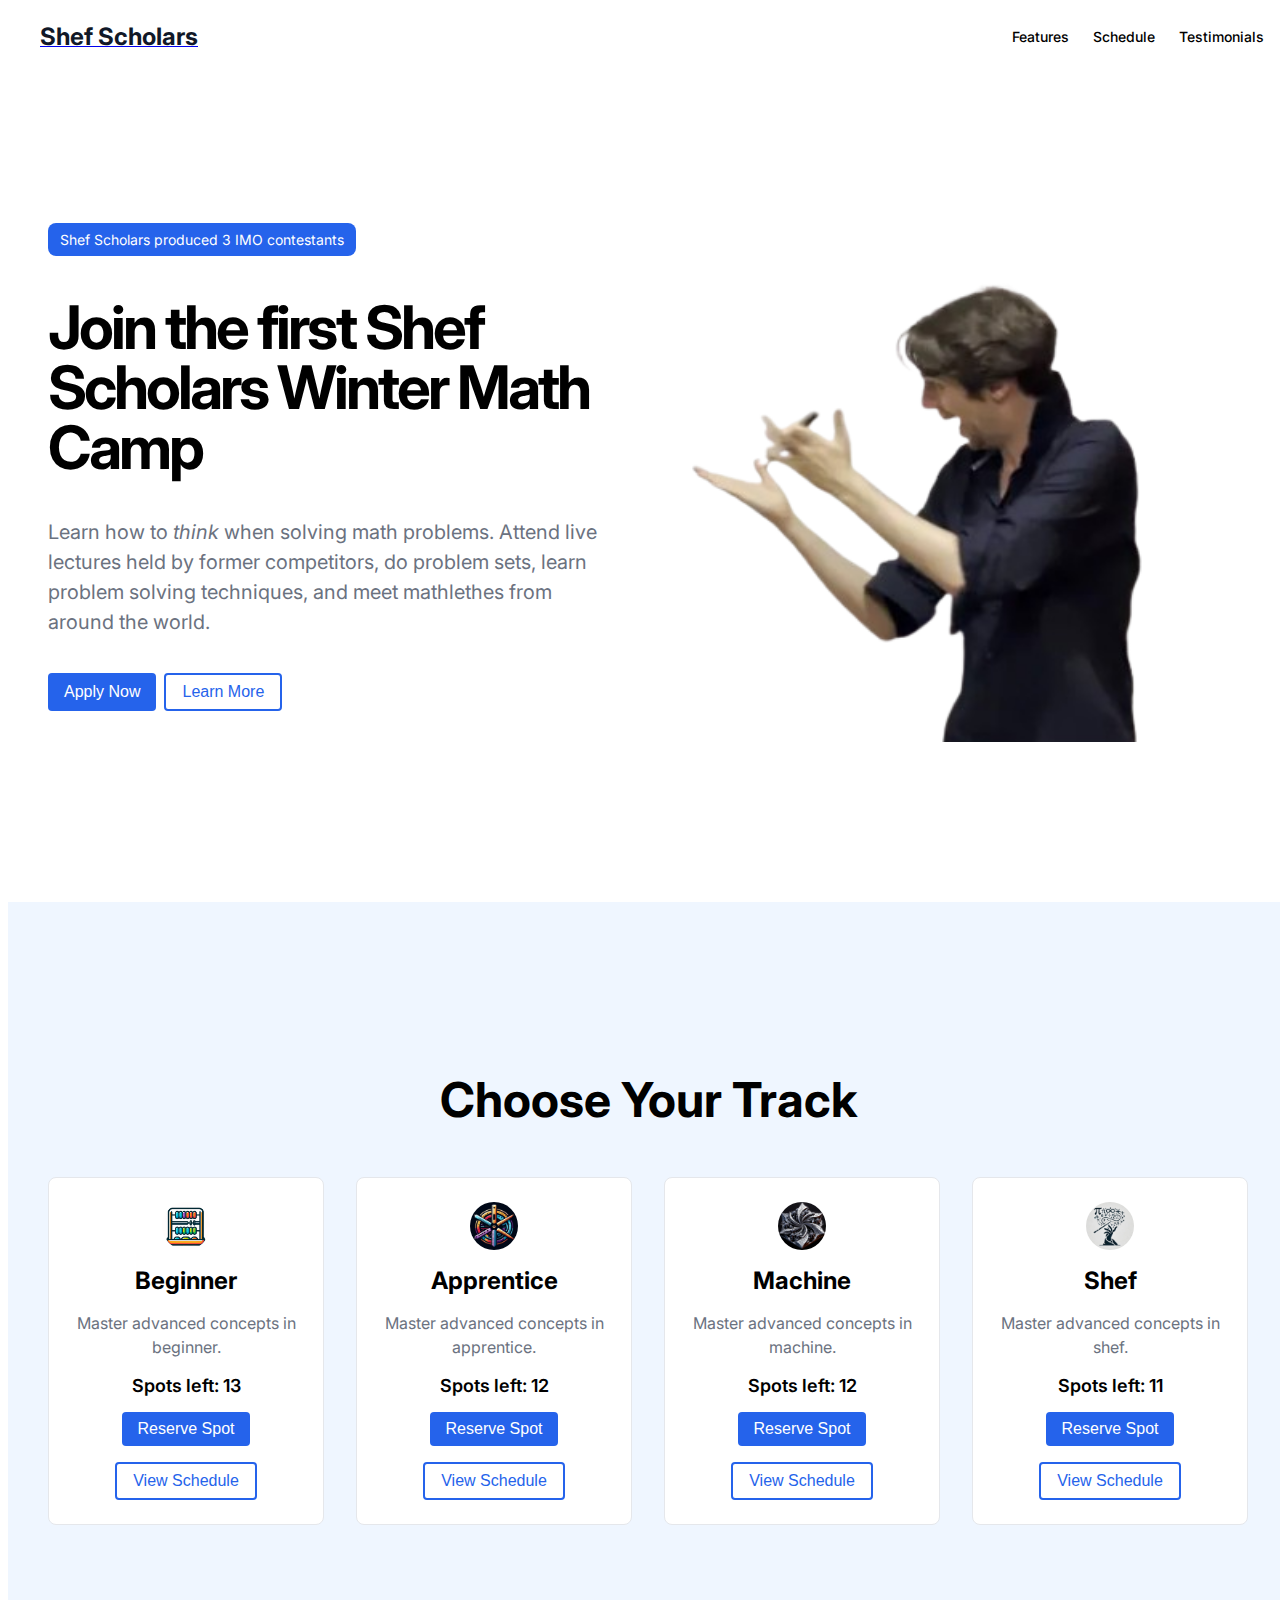
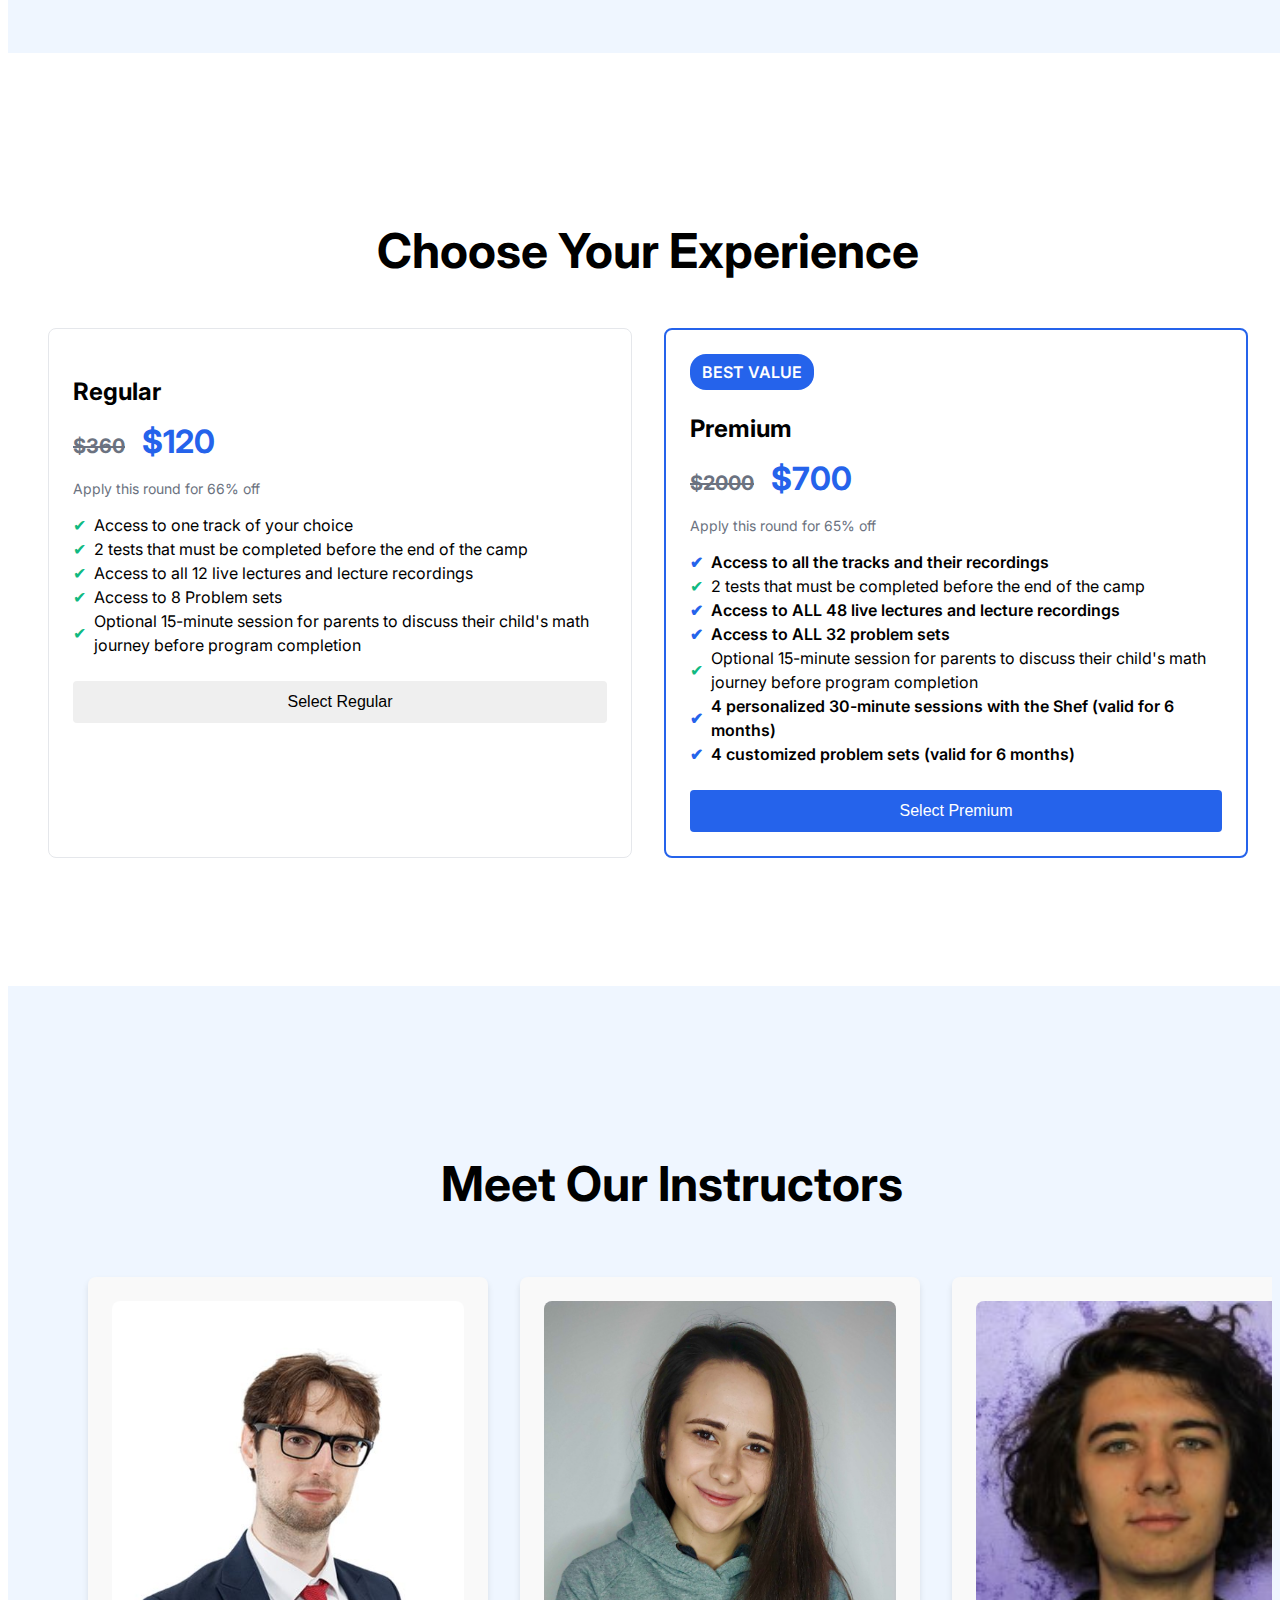
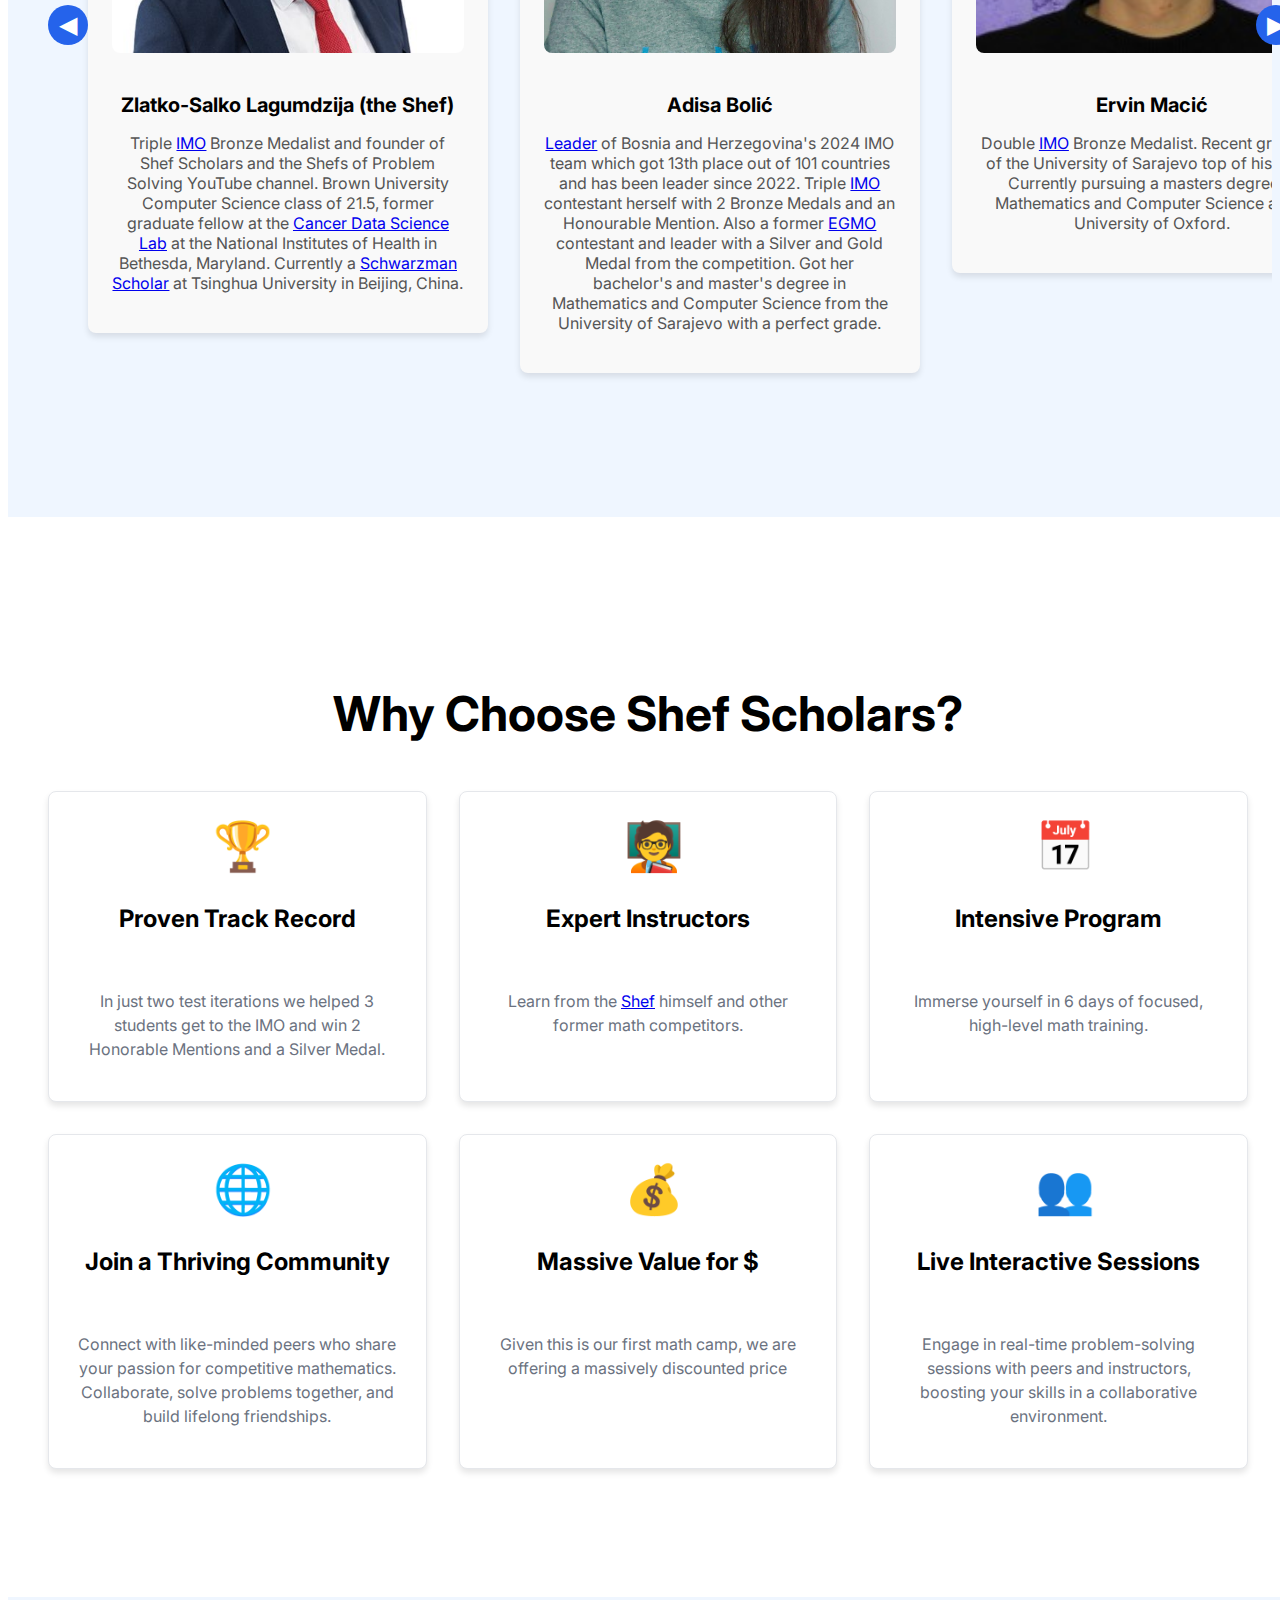
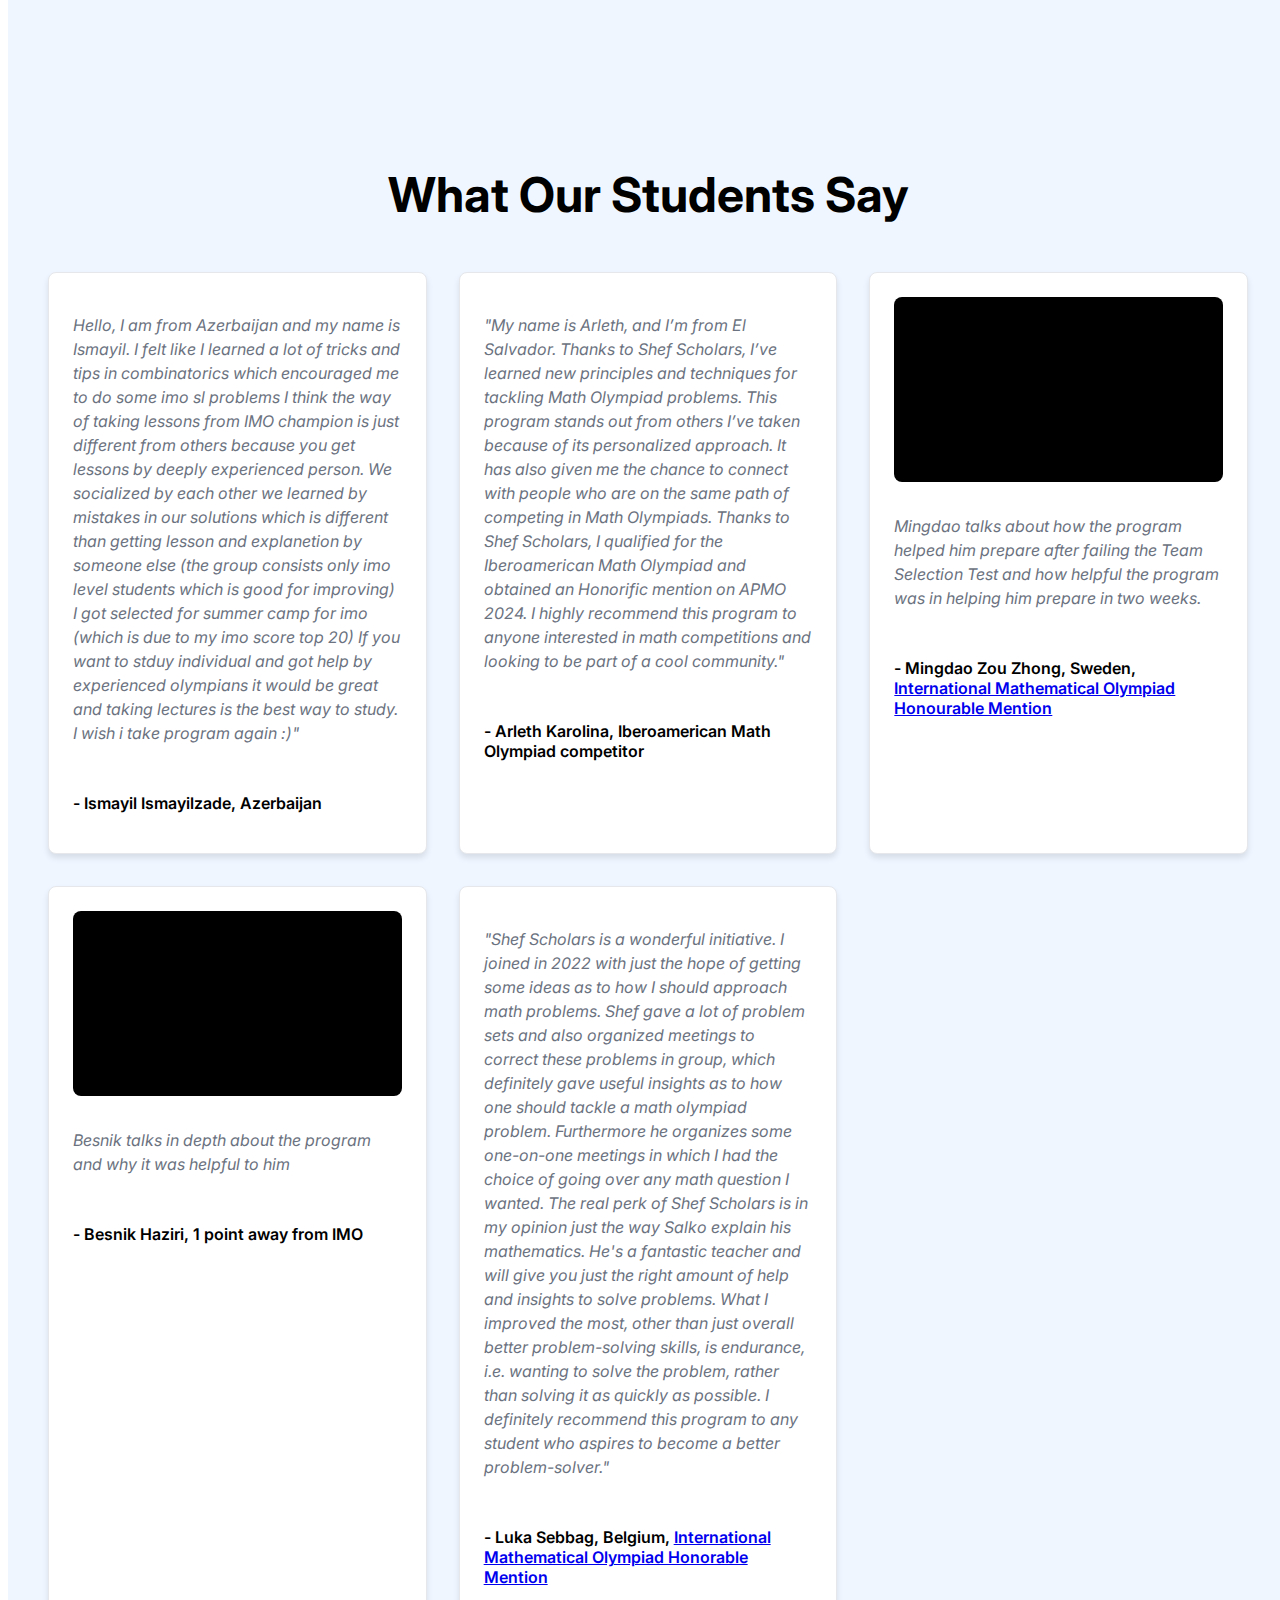
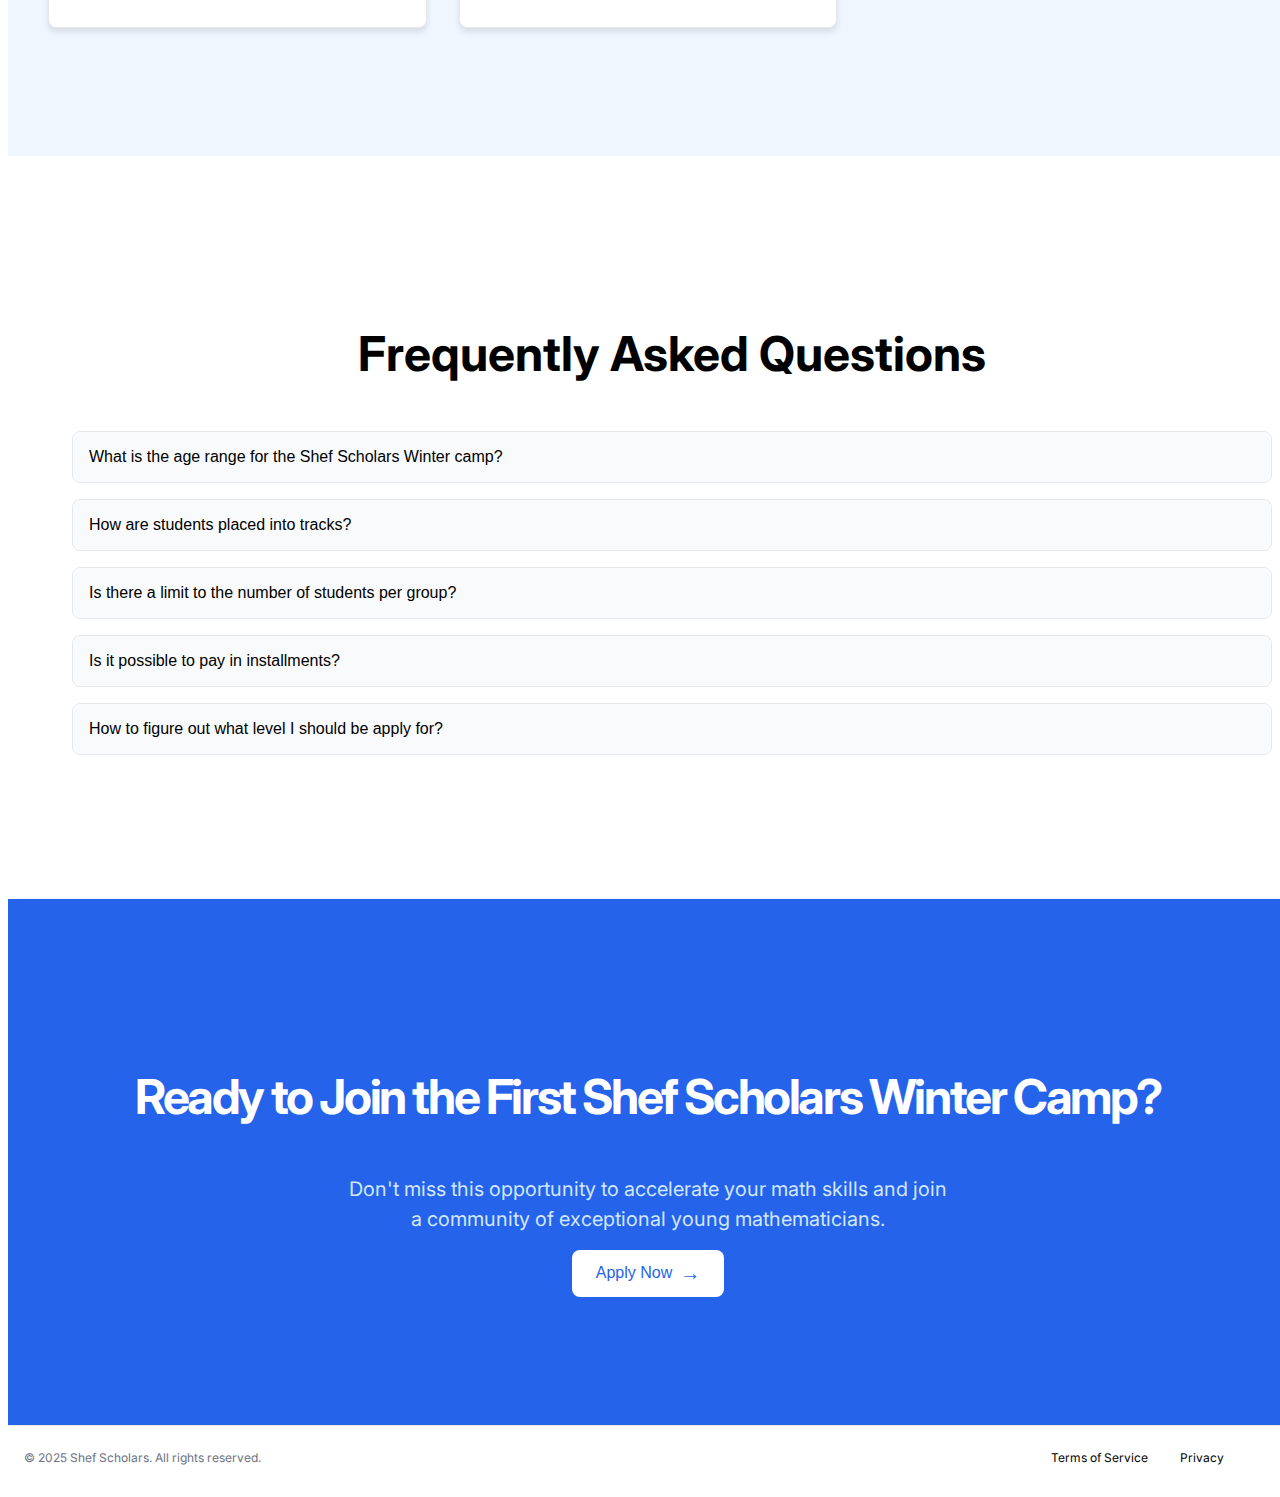
==== commit dff217e1: "Merge branch 'main' into timer_issues" ====
--- a/index.html
+++ b/index.html
@@ -98,7 +98,9 @@
                           <span class="original-price">$360</span>
                           <span class="discounted-price">$120</span>
                         </div>
+
                         <p class="apply-by">Apply this round for 66% off</p>
+
                         <ul class="pricing-features">
                           <li class="pricing-feature">
                             <span class="check-icon">✔</span> Access to one track of your choice
@@ -142,13 +144,13 @@
                             <span class="check-icon highlight">✔</span> Access to ALL 48 live lectures and lecture recordings
                           </li>
                           <li class="pricing-feature bold-feature">
-                            <span class="check-icon highlight">✔</span> Access to ALL 24 problem sets
+                            <span class="check-icon highlight">✔</span> Access to ALL 32 problem sets
                           </li>
                           <li class="pricing-feature">
                             <span class="check-icon">✔</span> Optional 15-minute session for parents to discuss their child's math journey before program completion
                           </li>
                           <li class="pricing-feature bold-feature">
-                            <span class="check-icon highlight">✔</span> 4 personalized 30-minute sessions with the Shef
+                            <span class="check-icon highlight">✔</span> 4 personalized 30-minute sessions with the Shef (valid for 6 months) 
                           </li>
                           <li class="pricing-feature bold-feature">
                             <span class="check-icon highlight">✔</span> 4 customized problem sets (valid for 6 months)
@@ -305,6 +307,7 @@
                   </div>
                   
                 </div>
+
                 
               </section>
 
@@ -443,6 +446,7 @@
                       <span class="chevron-icon">→</span>
                     </button>
                   </div>
+
                 </div>
               </section>
               
@@ -466,9 +470,11 @@
                 
                 <button class="close-btn" onclick="closeModal()">×</button>
               </div>
+
               <div class="modal-body">
                 <!-- Dynamic schedule content will be rendered here -->
                 <div id="schedule-content"></div>
+
               </div>
             </div>
           </div>
@@ -506,6 +512,7 @@
         }
       }
     </script>
+
     <!-- <script>  
         // return 0;
         // var a;  
@@ -514,6 +521,8 @@
         // function fun() {
         //     // Get today's date and time
         //     var now = new Date().getTime();
+
+
 
         //     // Find the distance between now and the count down date
         //     var distance = countDownDate - now;
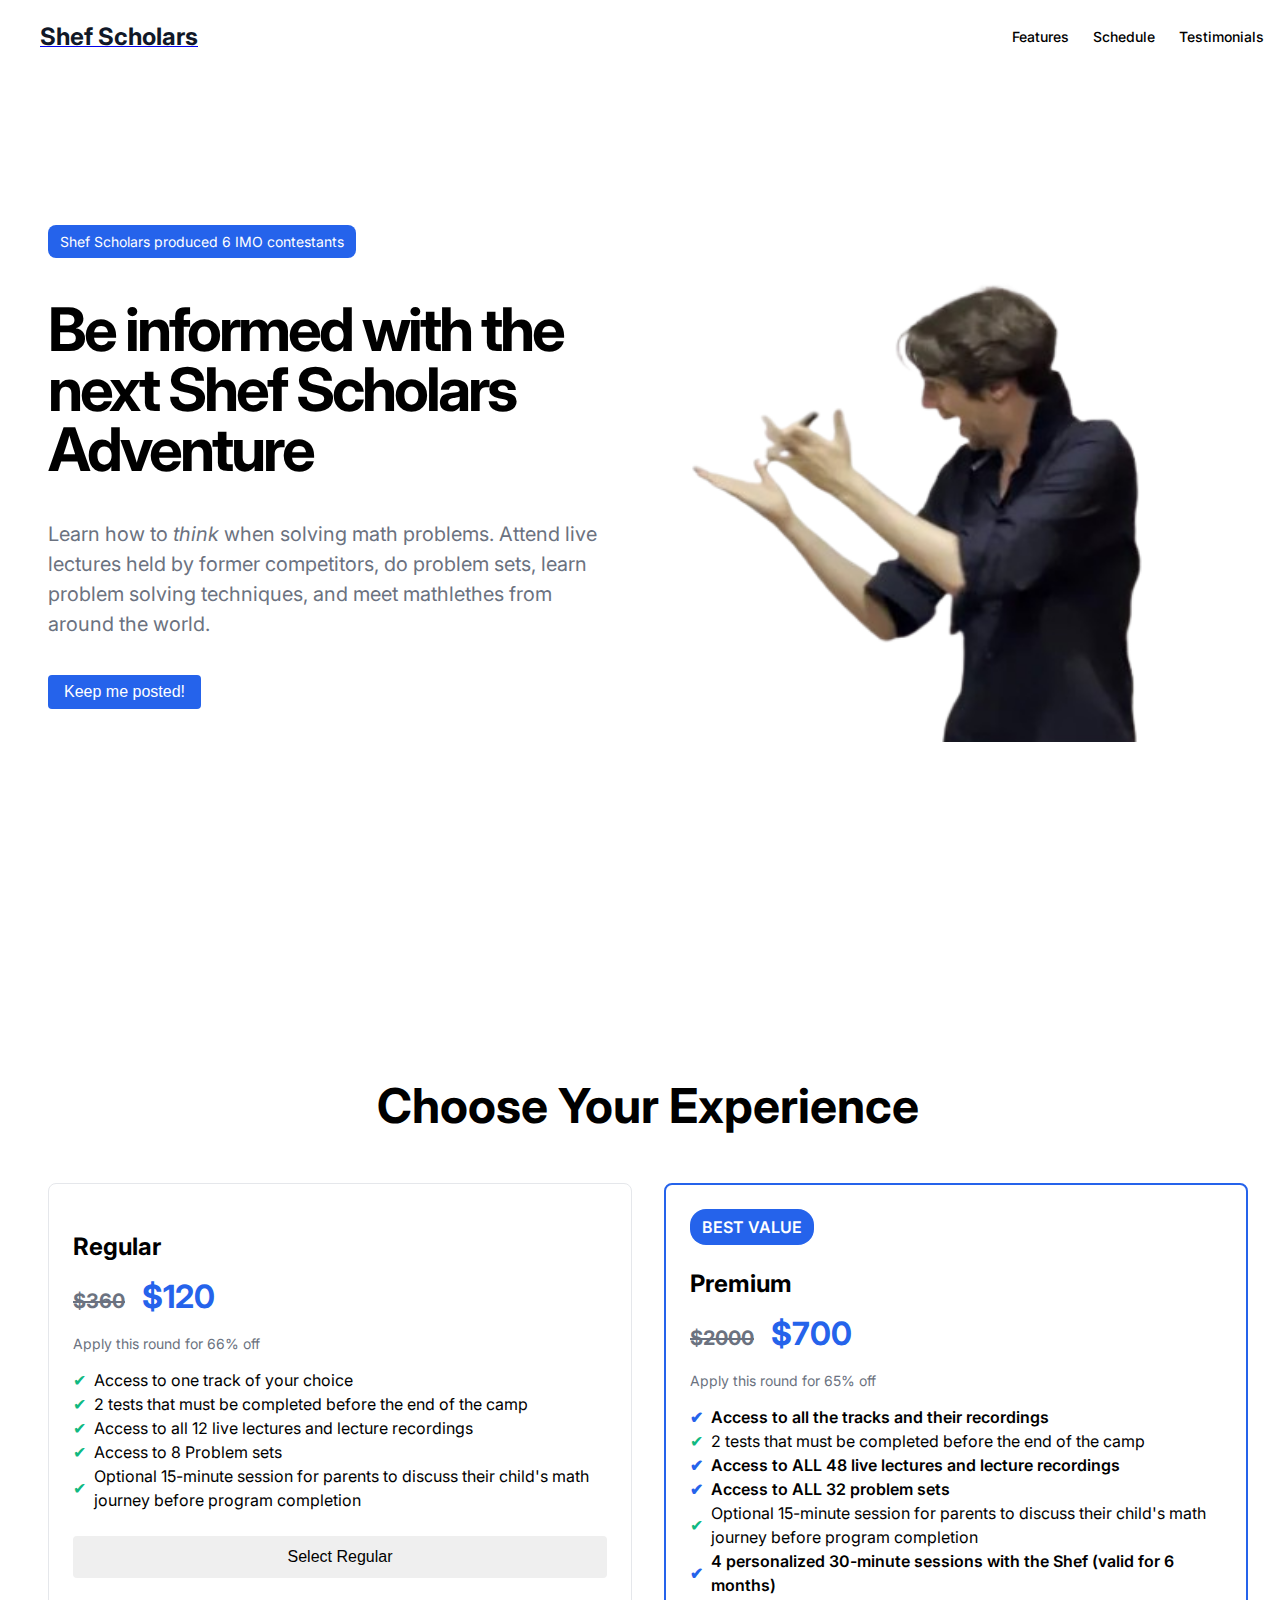
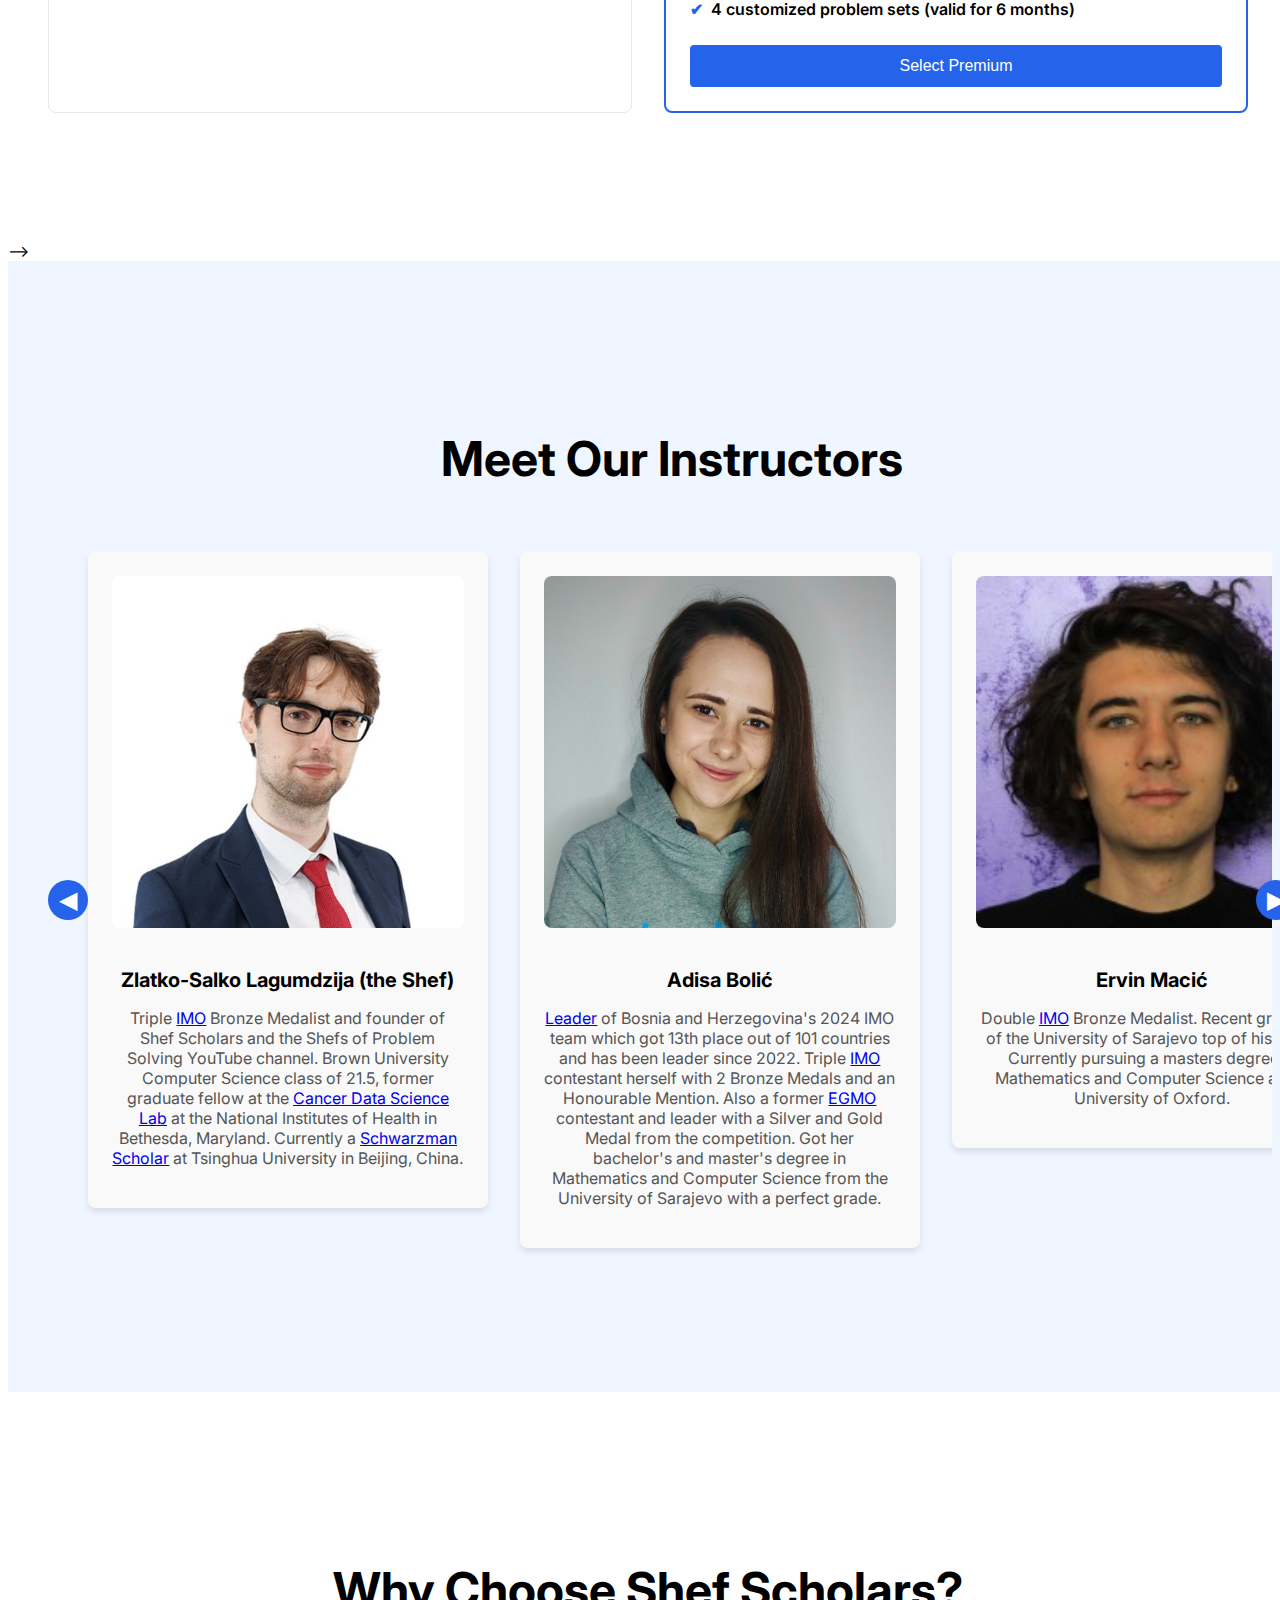
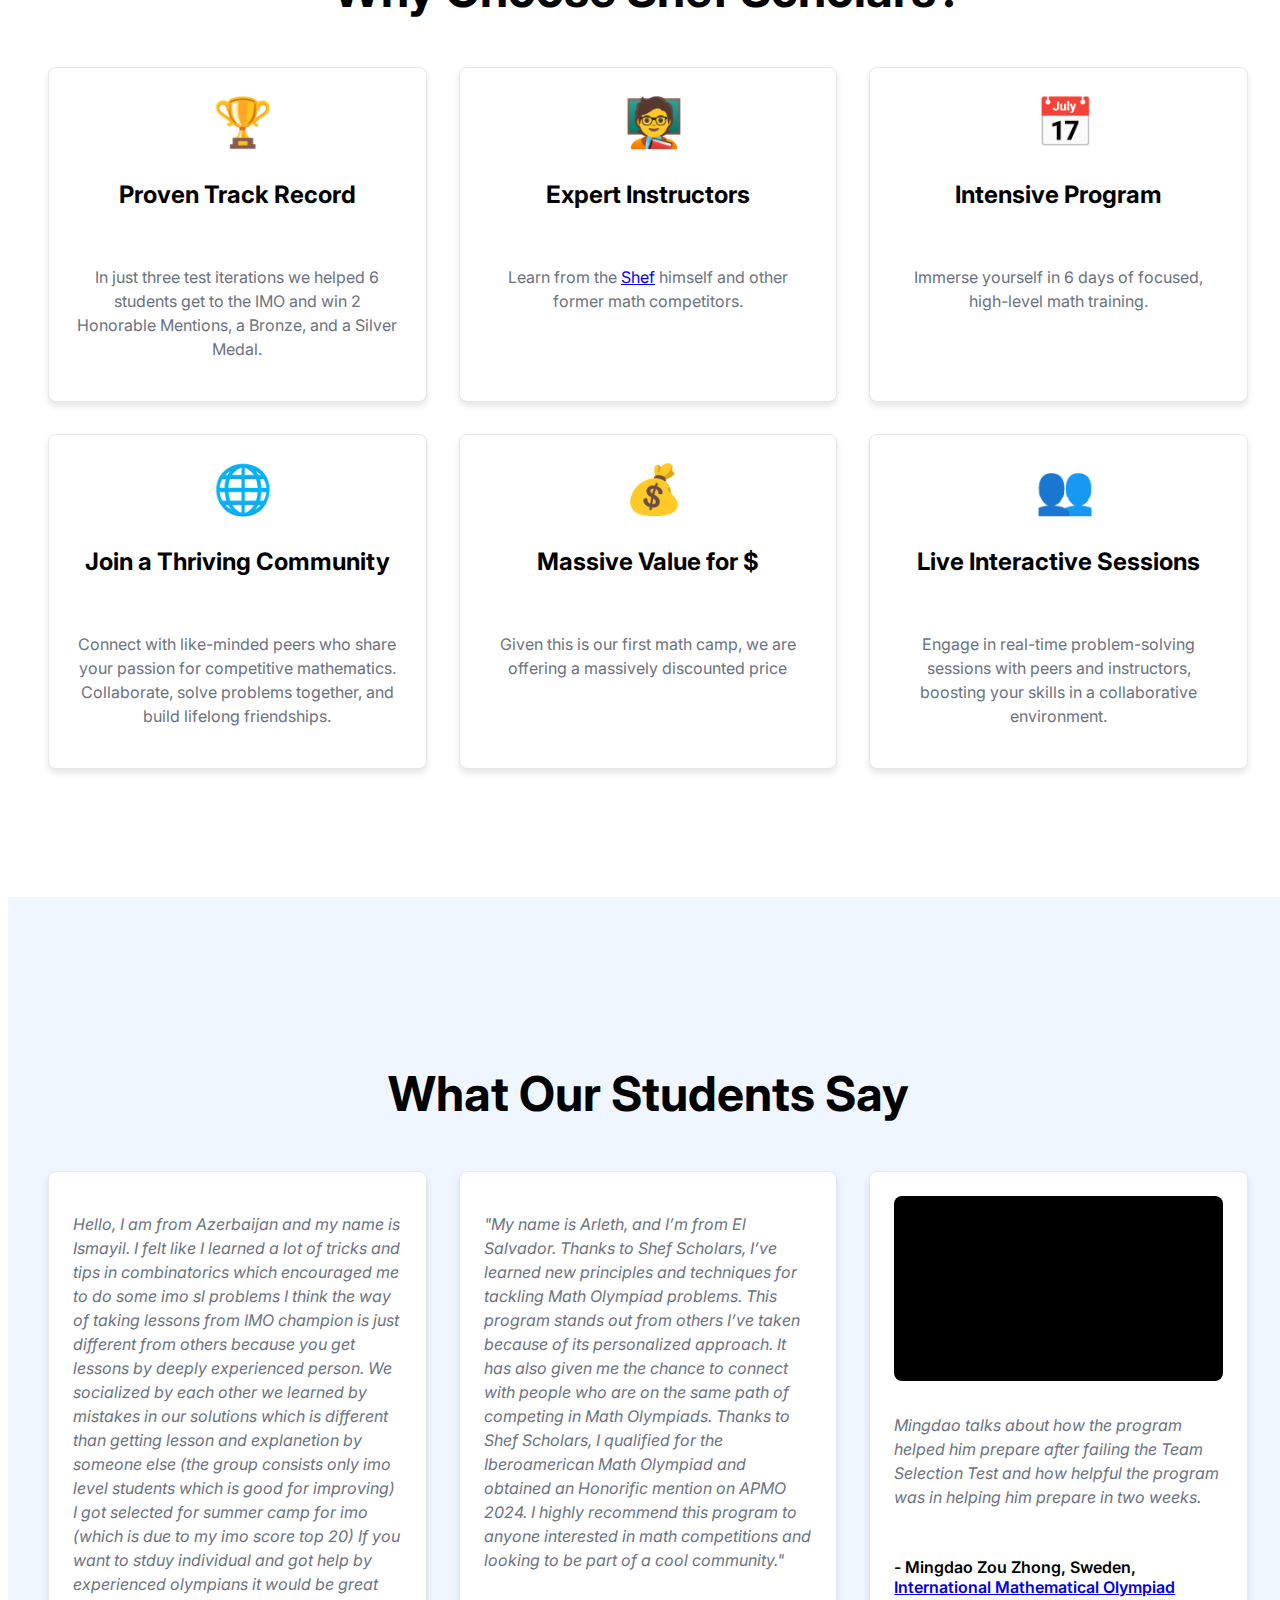
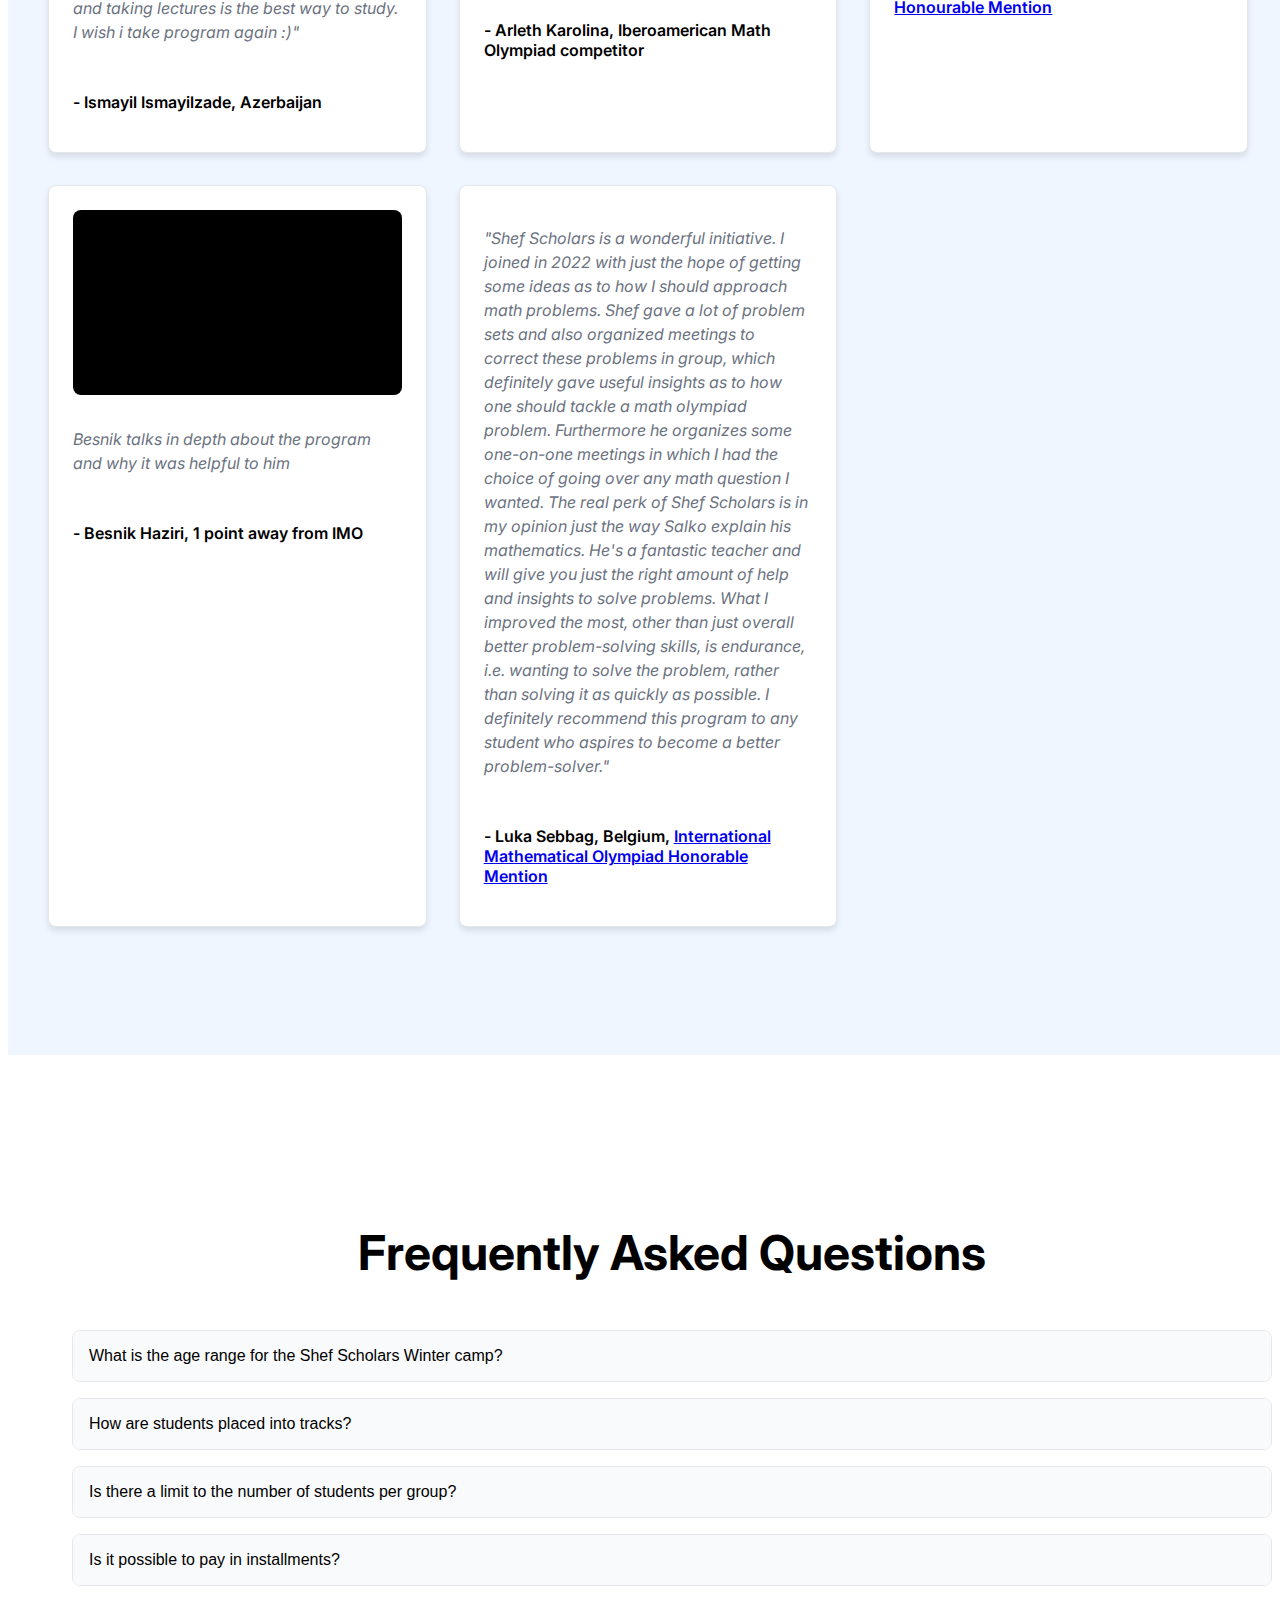
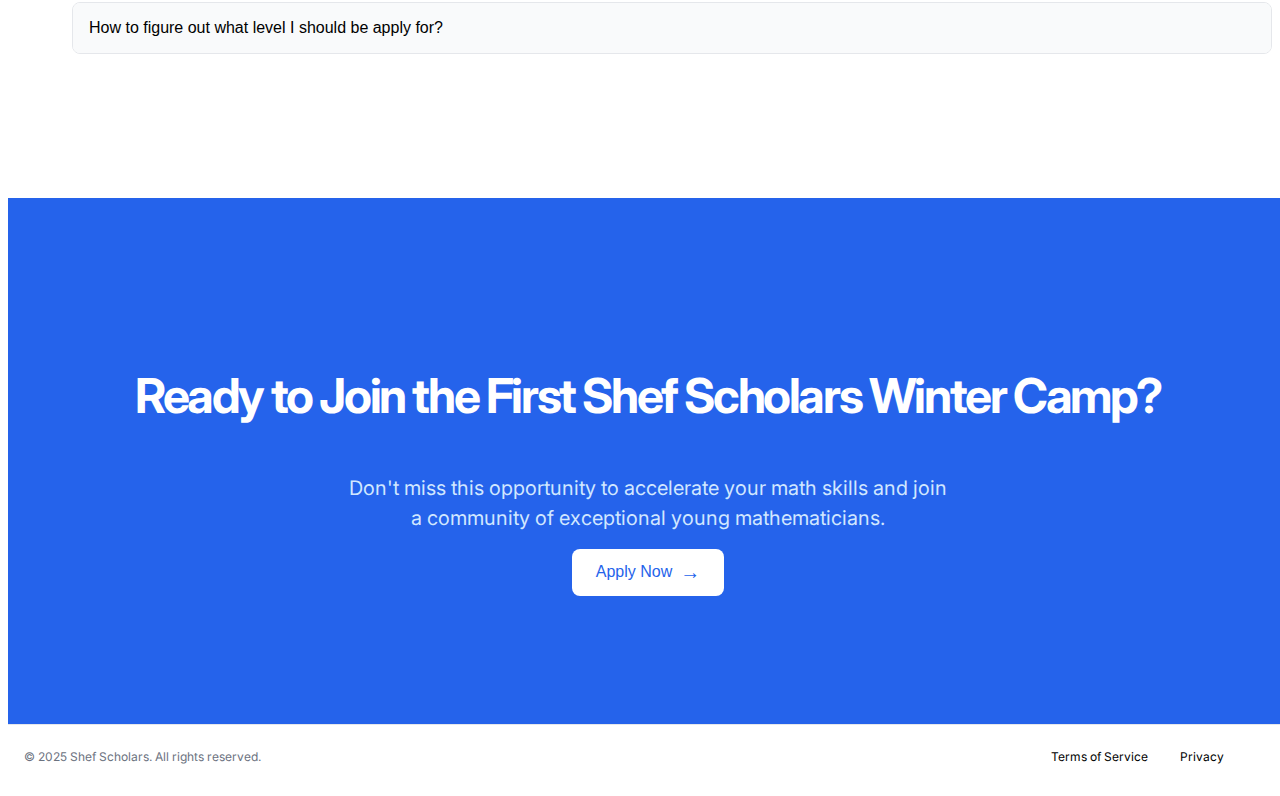
==== commit 443c9897: "Update index.html" ====
--- a/index.html
+++ b/index.html
@@ -40,8 +40,8 @@
                 <div class="hero-grid">
                   <div class="hero-left">
                     <div class="hero-info">
-                      <div class="badge">Shef Scholars produced 3 IMO contestants</div>
-                      <h1 class="hero-title">Join the first Shef Scholars Winter Math Camp</h1>
+                      <div class="badge">Shef Scholars produced 6 IMO contestants</div>
+                      <h1 class="hero-title">Be informed with the next Shef Scholars Adventure</h1>
                       <p class="hero-description">
                         Learn how to <em>think</em> when solving math problems. Attend live lectures held by 
                         former competitors, do problem sets, learn problem solving techniques, and meet mathlethes from around the world.
@@ -49,8 +49,8 @@
                     </div>
                     <div class="hero-buttons">
                         
-                      <button class="btn" onclick="window.open('https://forms.gle/BdBXLnr5WMHiwdkT7', '_blank')" >Apply Now </button>
-                      <button class="btn btn-outline" onclick="scrollToSection()">Learn More</button>
+                      <button class="btn" onclick="window.open('https://forms.gle/5KHQkqj4owfnM77P9', '_blank')" >Keep me posted!</button>
+<!--                       <button class="btn btn-outline" onclick="scrollToSection()">Learn More</button> -->
                     </div>
                   </div>
                   <div class="hero-right">
@@ -63,7 +63,7 @@
                     />
                   </div>
                 </div>
-                <div class="countdown-timers">
+<!--                 <div class="countdown-timers">
                   <div class="countdown">
                     <h3 class="label">Early Bird Discount Ends In:</h3>
                     <div class="timer" id="discountTimer">Loading...</div>
@@ -73,9 +73,9 @@
                     <div class="timer" id="applicationTimer">Loading...</div>
                   </div>
                 </div>
-              </div>
+              </div> -->
             </section>
-
+<!-- 
             <section id="tracks" class="tracks-section">
                 <div class="content-container">
                   <h2 class="section-title">Choose Your Track</h2>
@@ -162,7 +162,7 @@
                   </div>
                 </div>
               </section>
-
+ -->
 
               <section id="instructors" class="instructors-section">
                 <div class="content-container">
@@ -255,7 +255,7 @@
                         <div class="icon trophy-icon"></div>
                         <h3 class="feature-title">Proven Track Record</h3>
                         <p class="feature-description">
-                            In just two test iterations we helped 3 students get to the IMO and win 2 Honorable Mentions and a Silver Medal.
+                            In just three test iterations we helped 6 students get to the IMO and win 2 Honorable Mentions, a Bronze, and a Silver Medal.
                         </p>
                       </div>
                     </div>
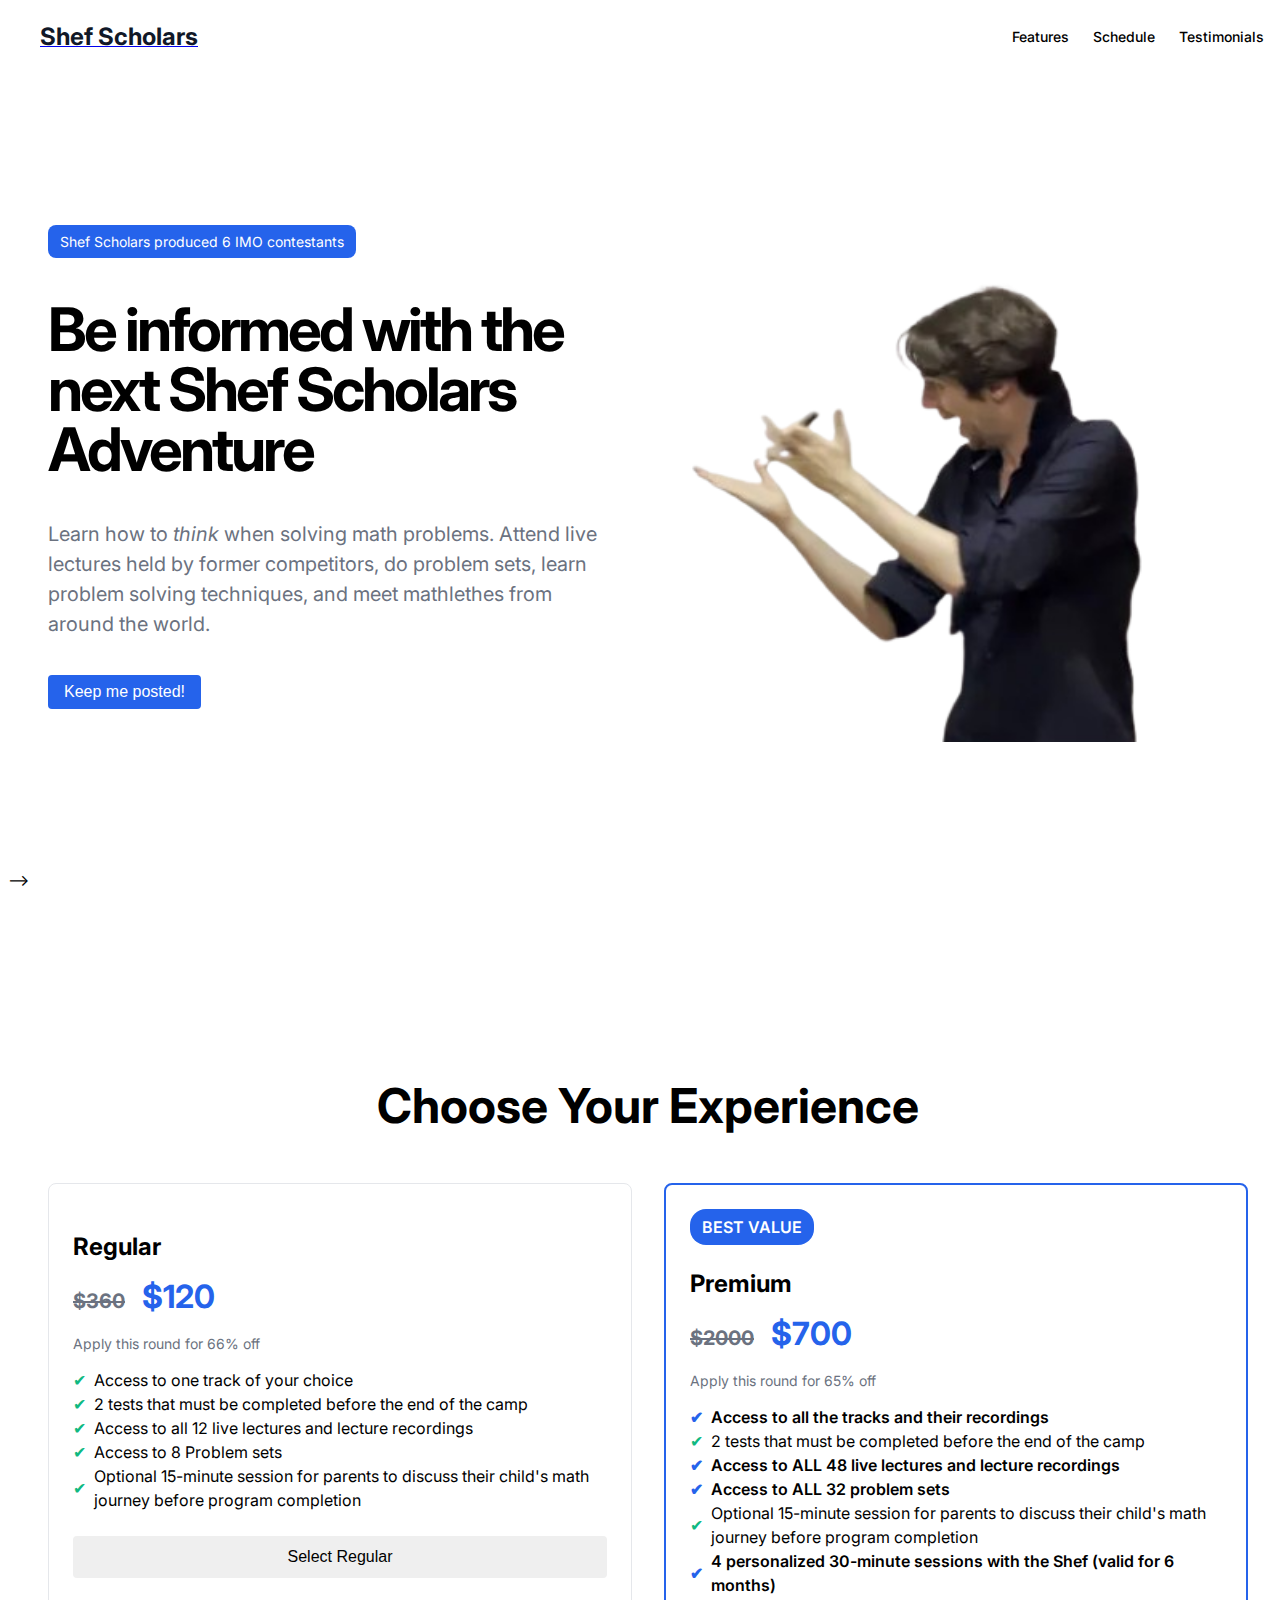
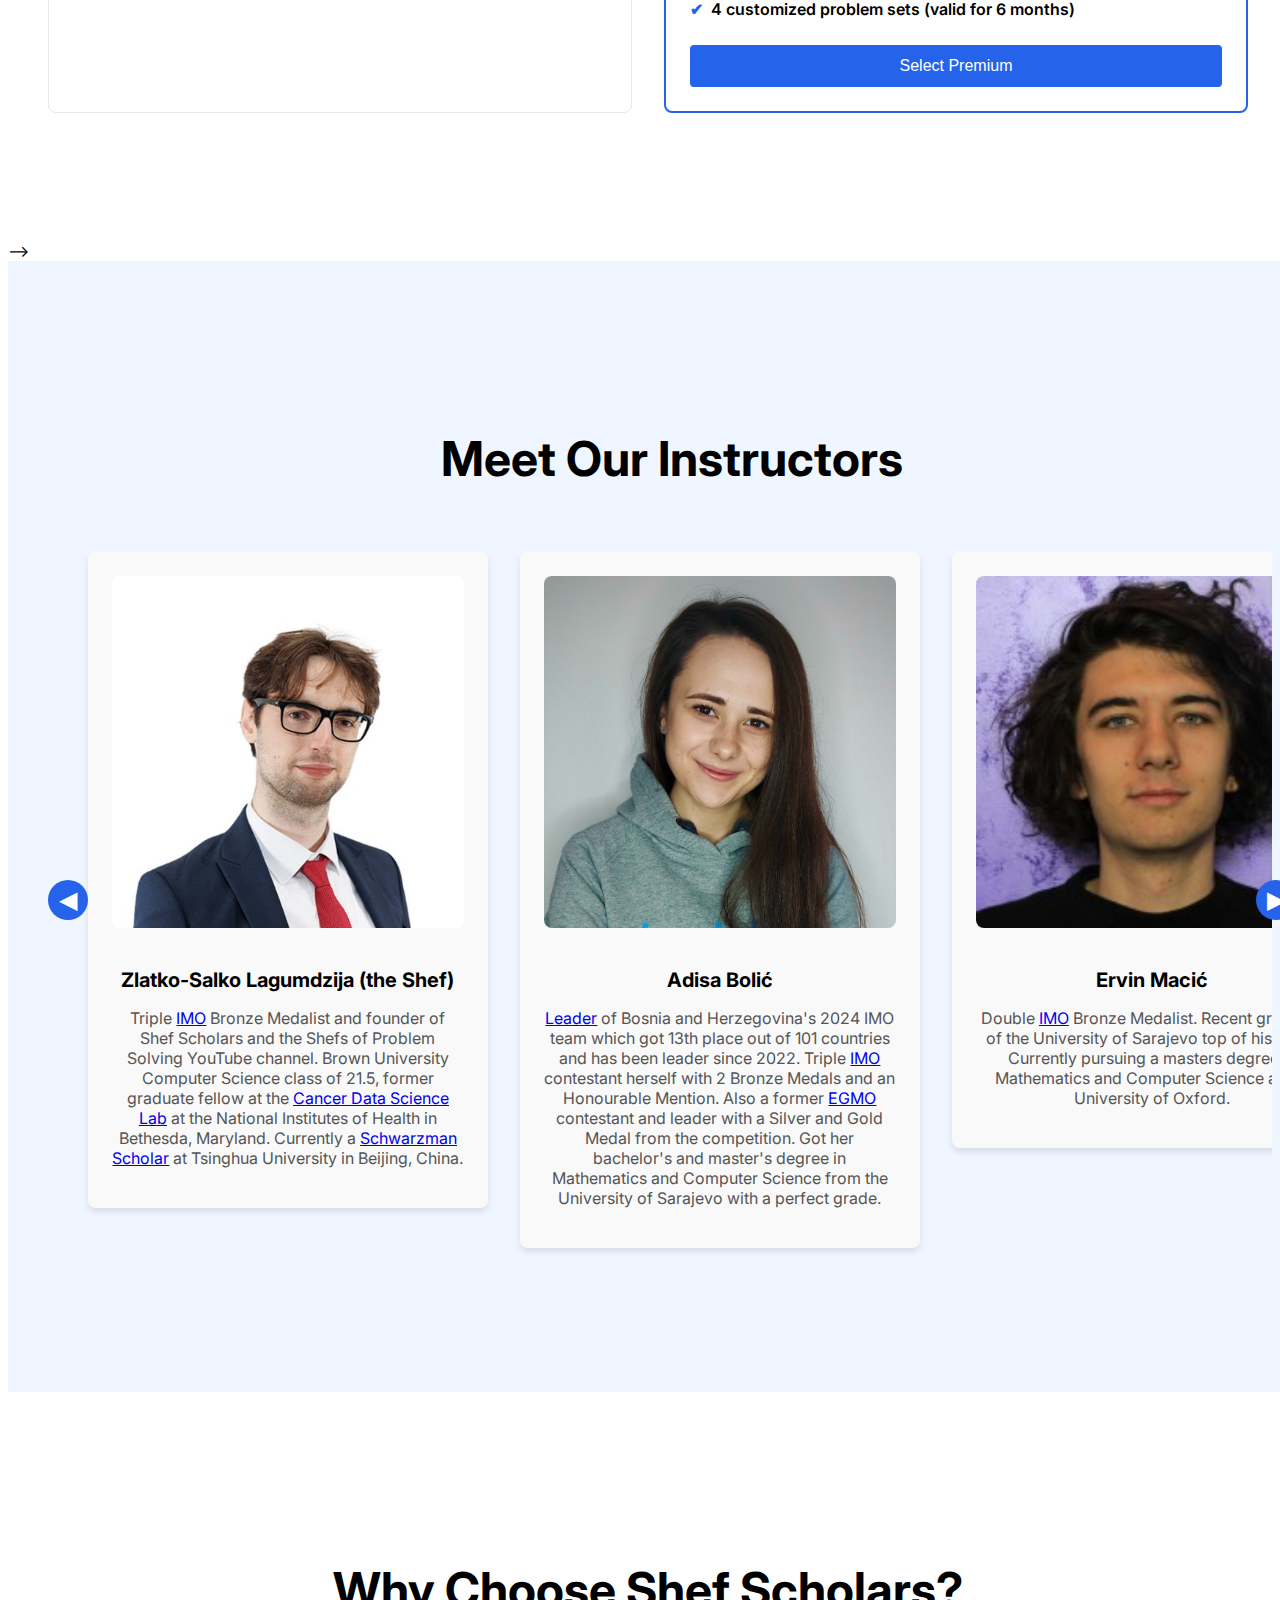
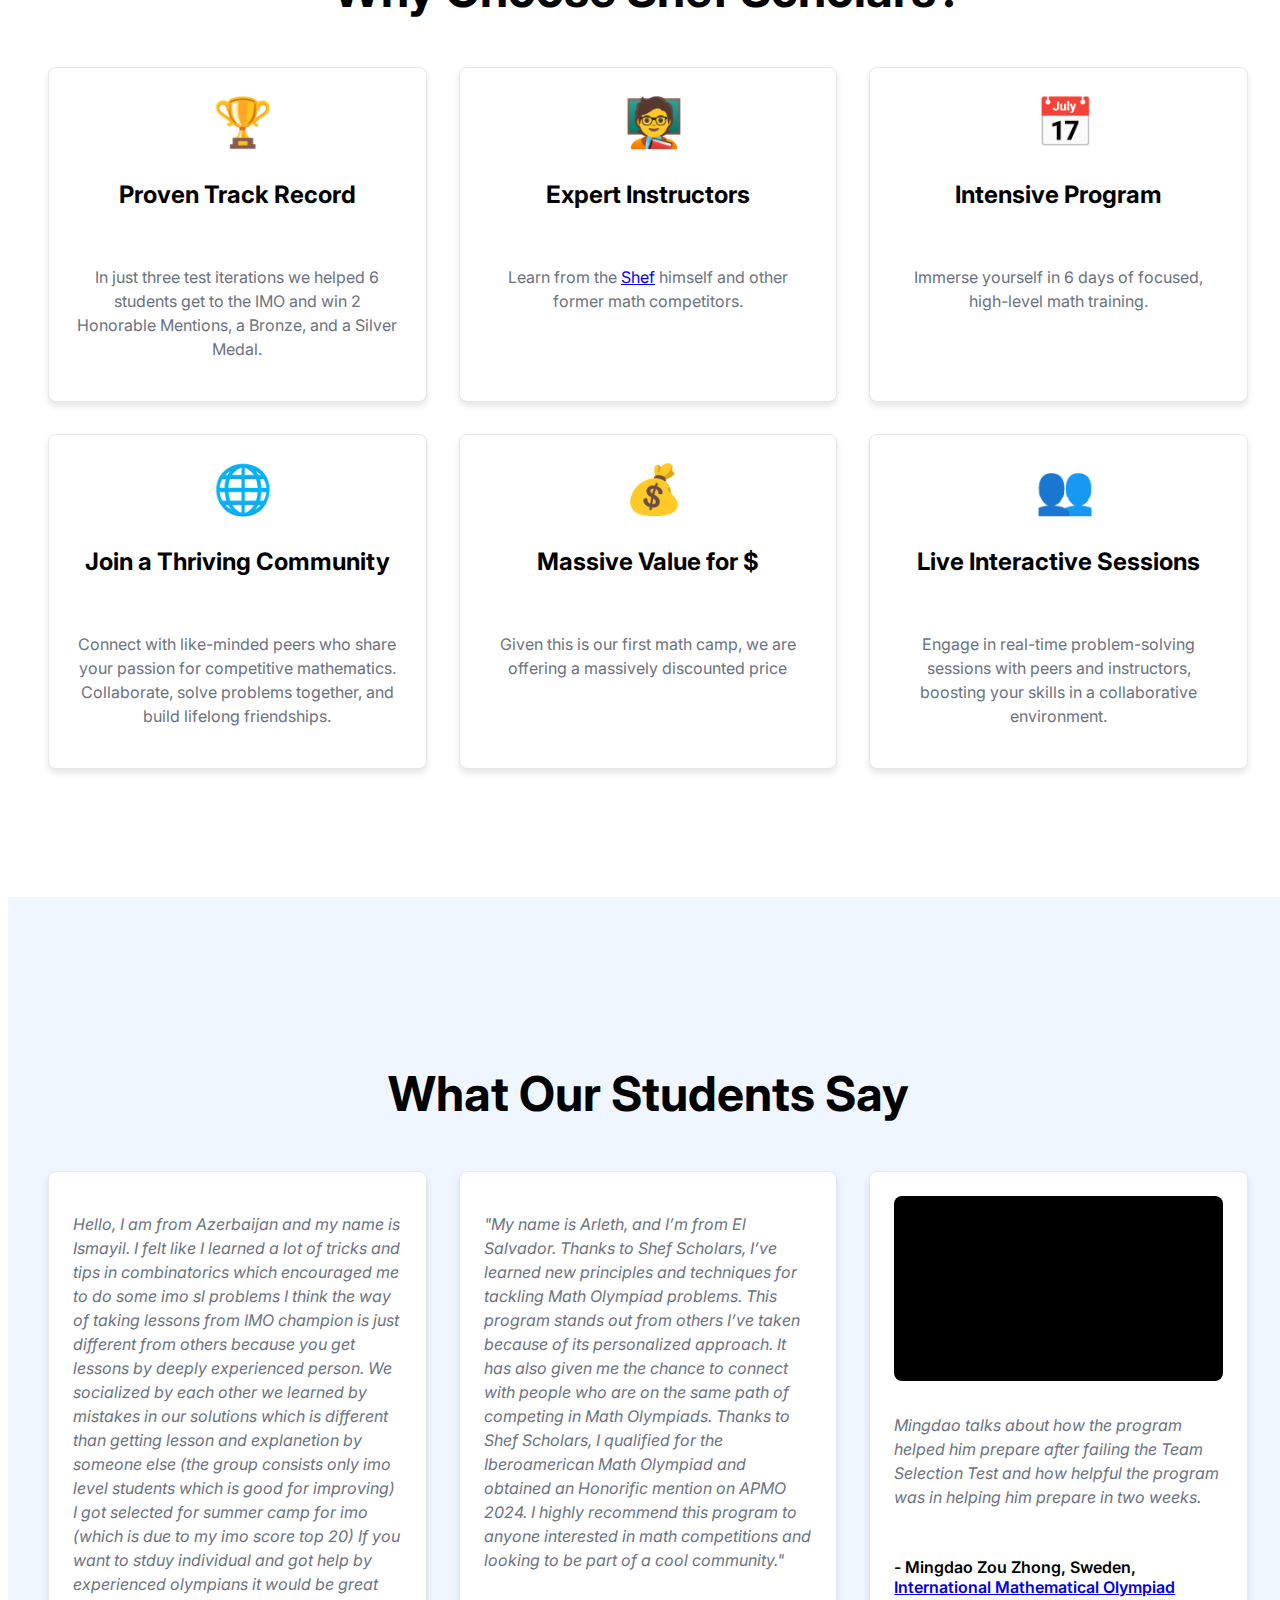
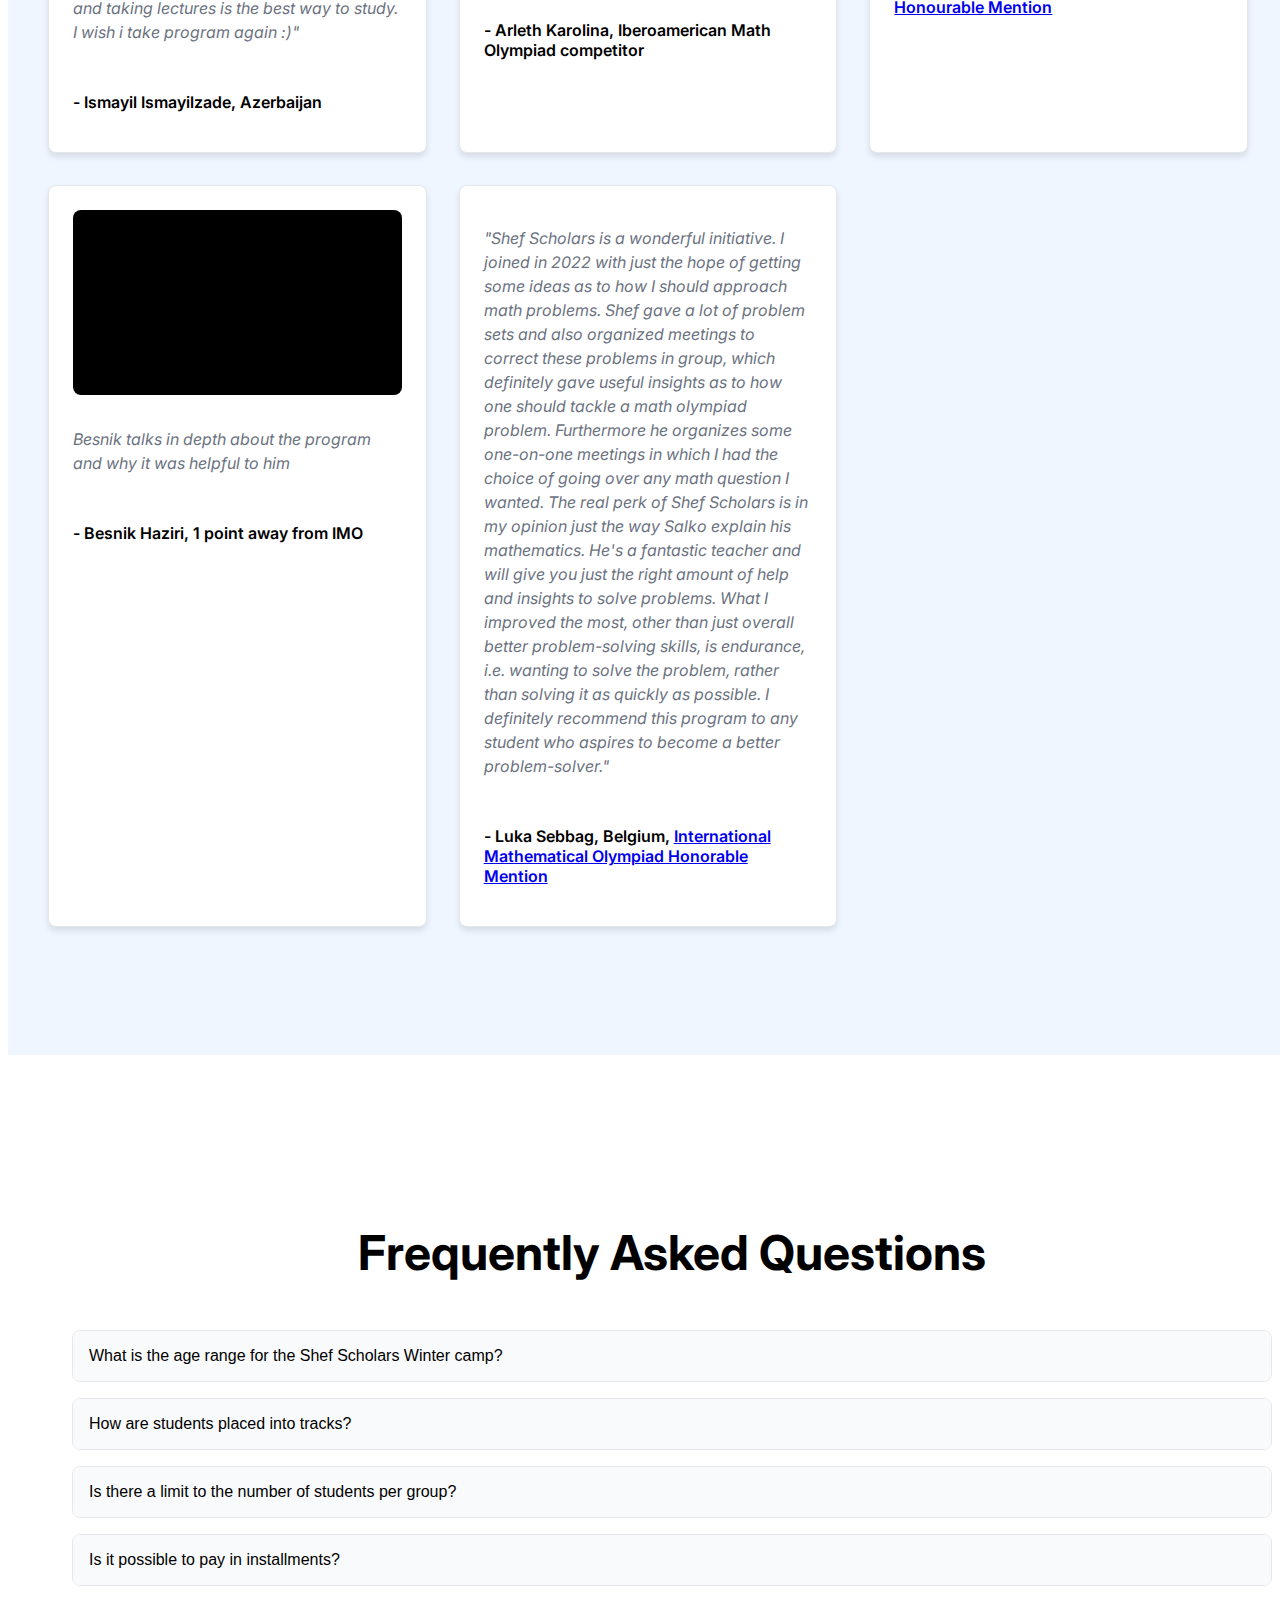
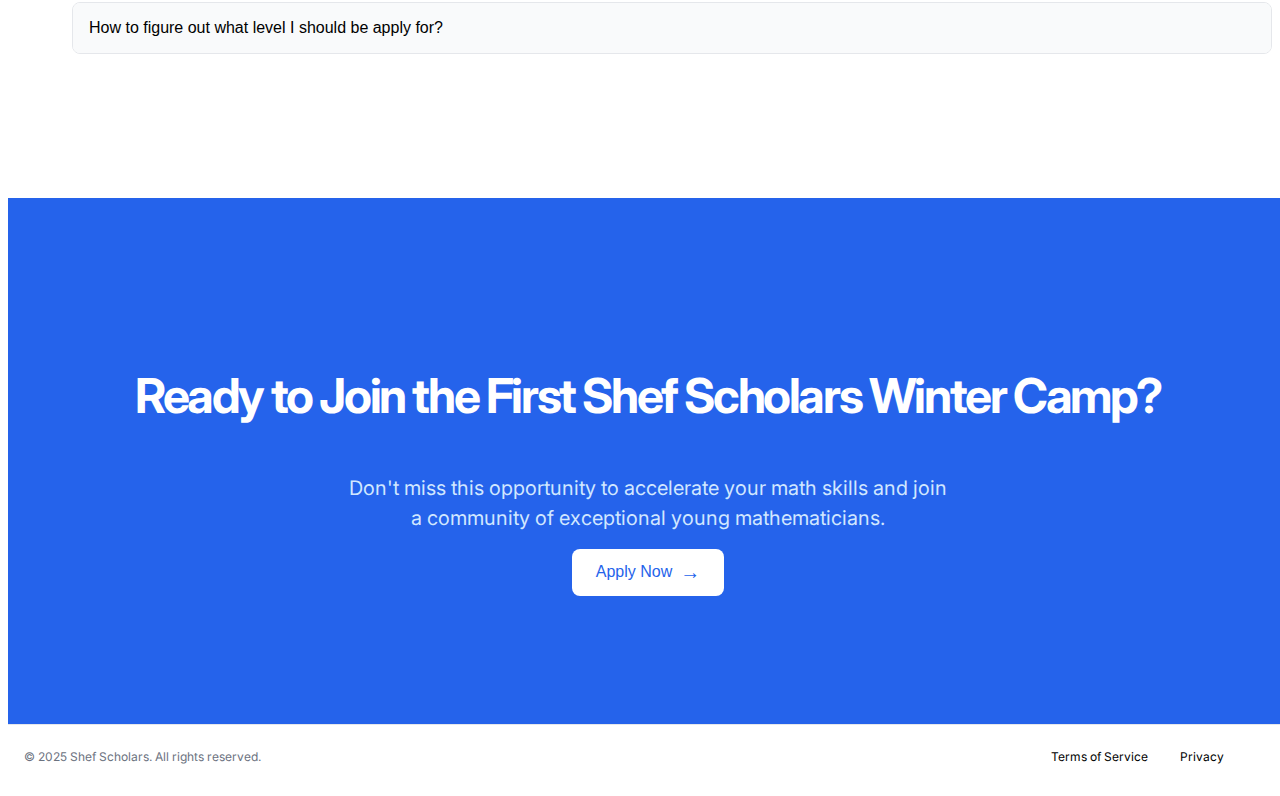
==== commit 485a416a: "Update index.html" ====
--- a/index.html
+++ b/index.html
@@ -75,8 +75,8 @@
                 </div>
               </div> -->
             </section>
-<!-- 
-            <section id="tracks" class="tracks-section">
+-->
+<!--             <section id="tracks" class="tracks-section">
                 <div class="content-container">
                   <h2 class="section-title">Choose Your Track</h2>
                   <div class="tracks-grid">
@@ -161,8 +161,8 @@
                     </div>
                   </div>
                 </div>
-              </section>
- -->
+              </section> -->
+
 
               <section id="instructors" class="instructors-section">
                 <div class="content-container">
